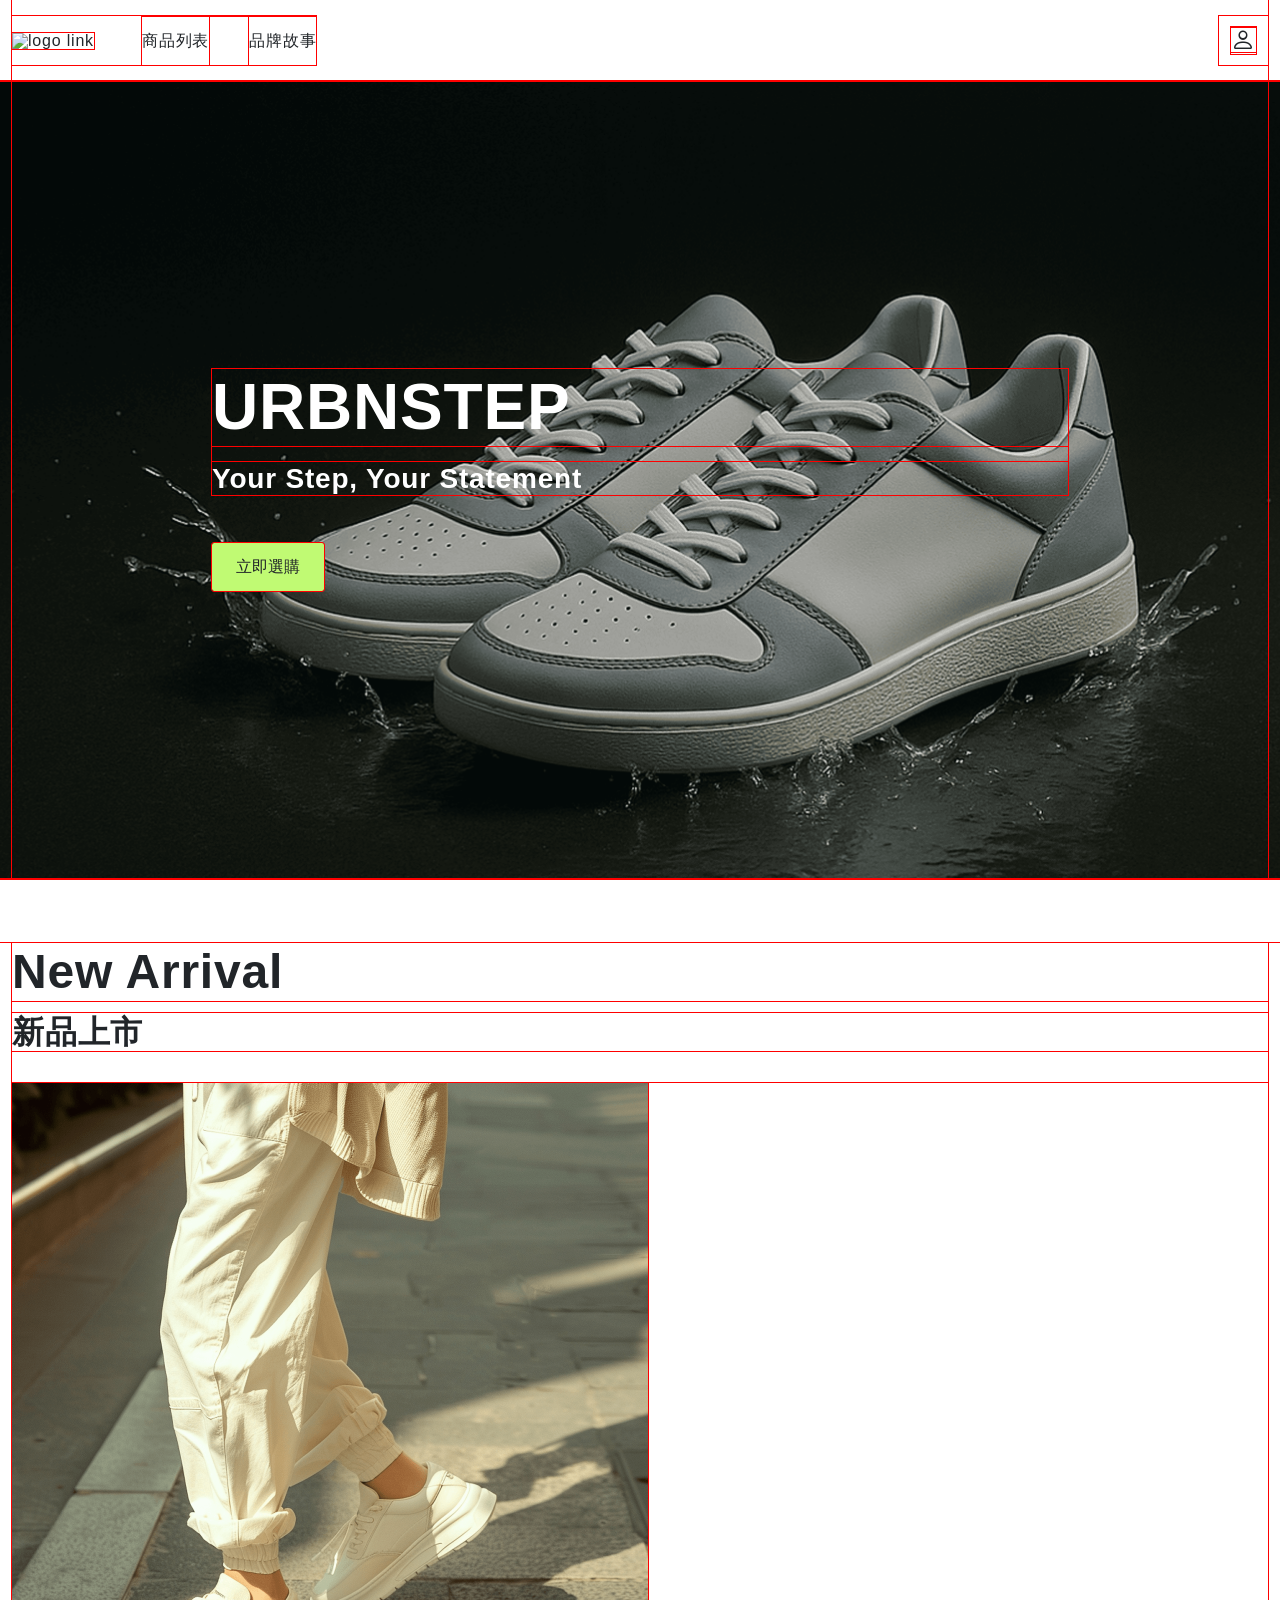
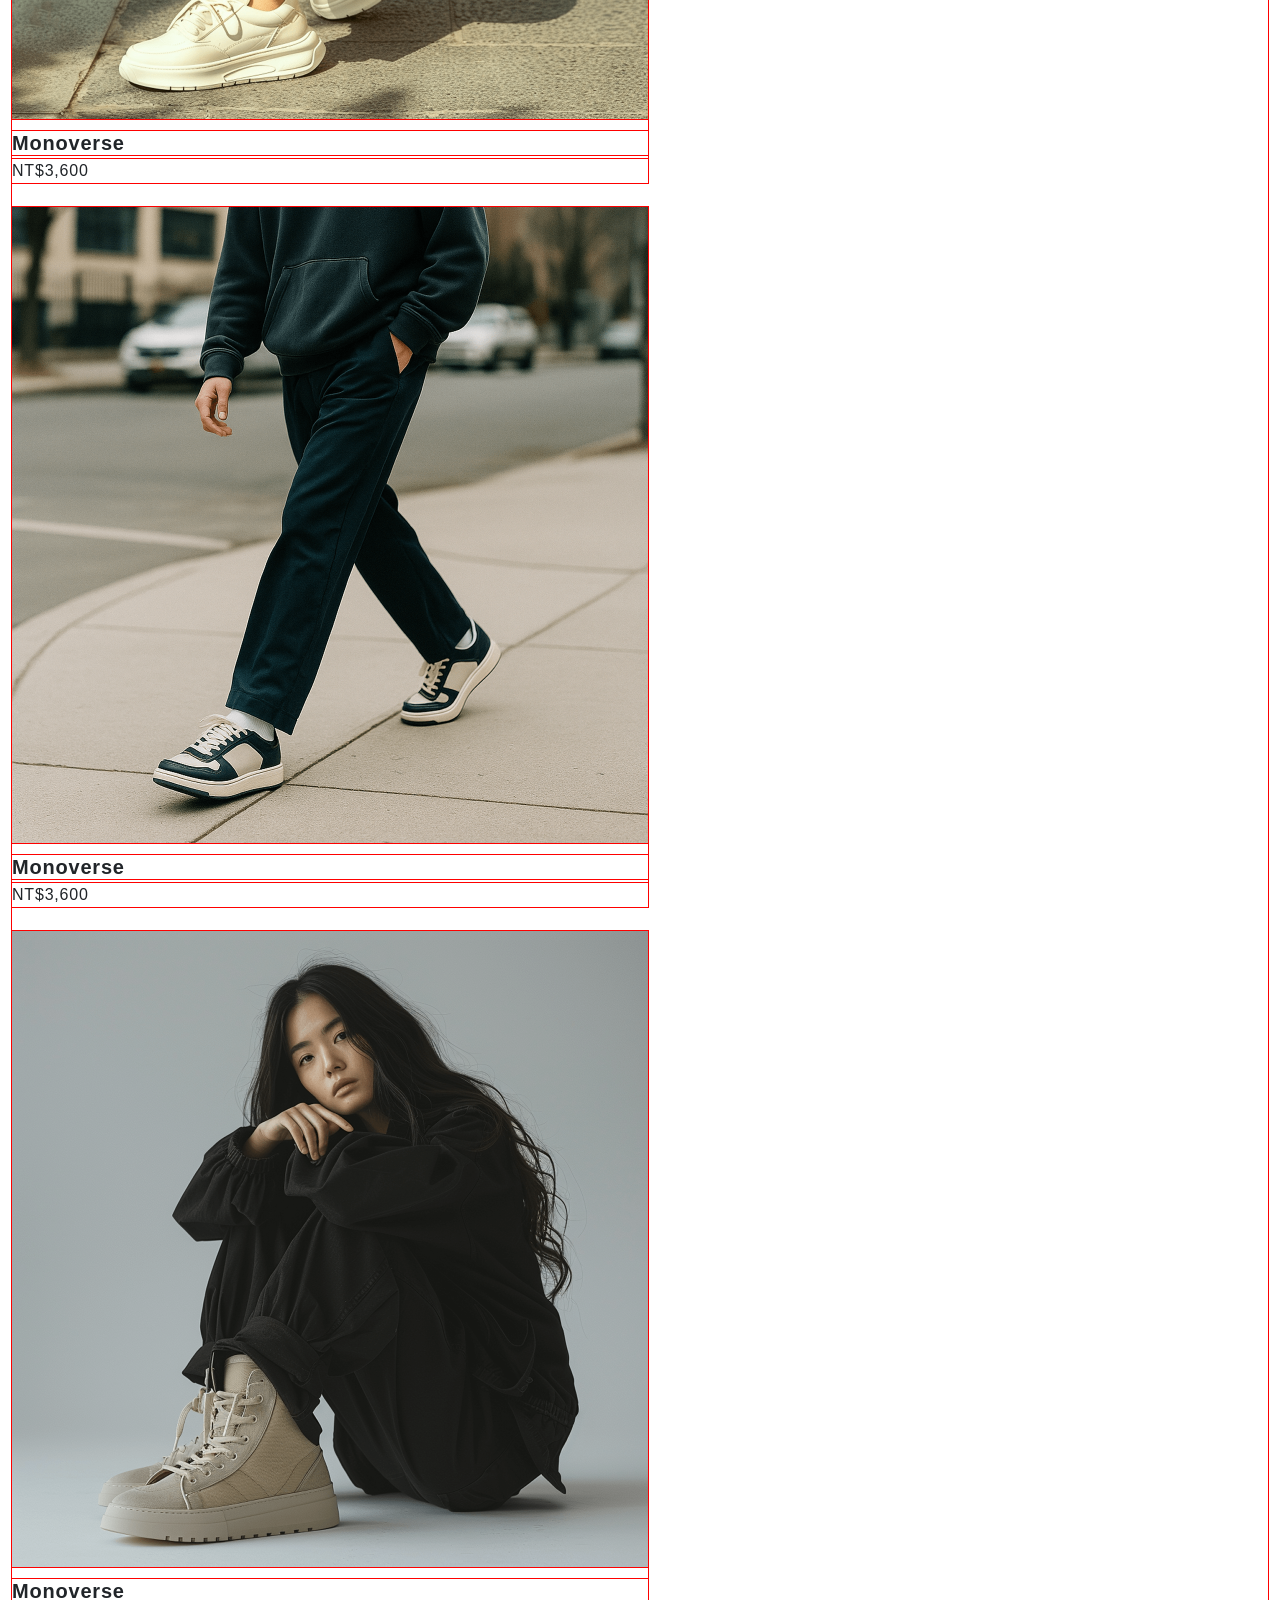
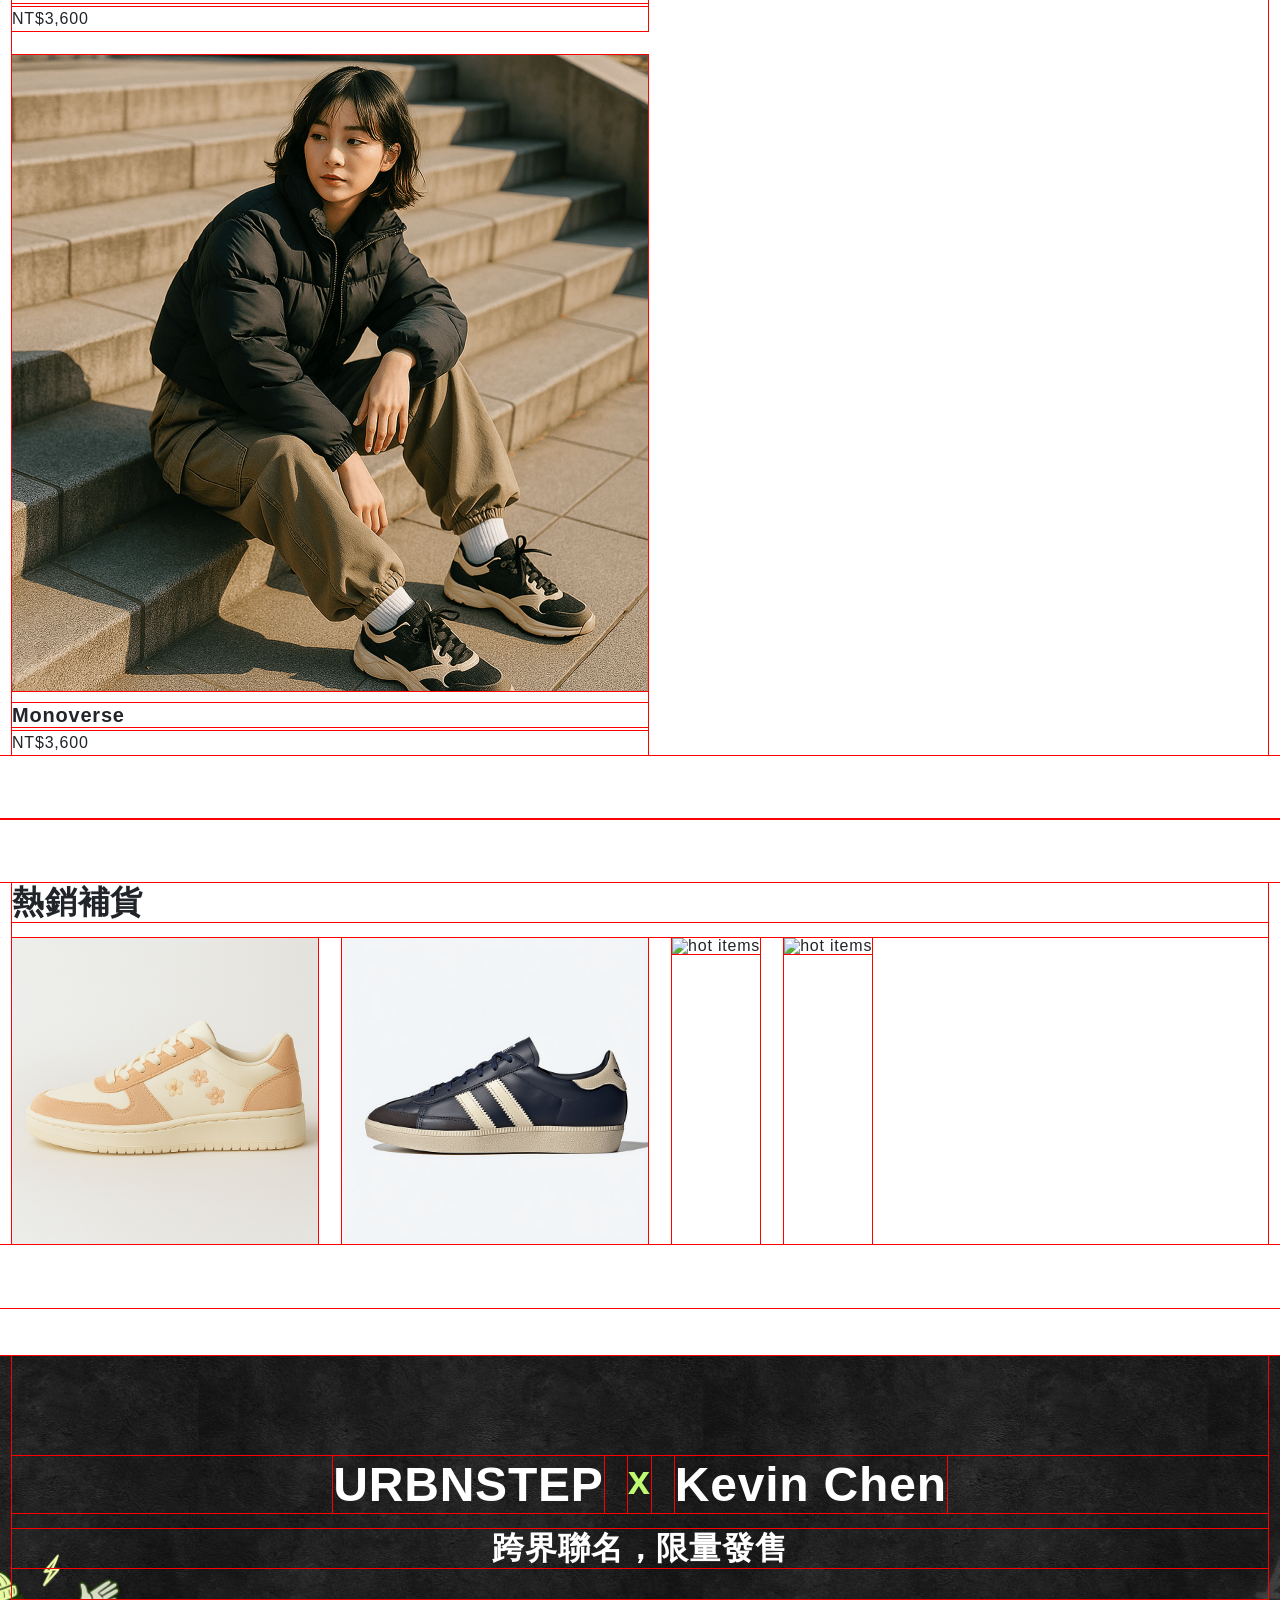
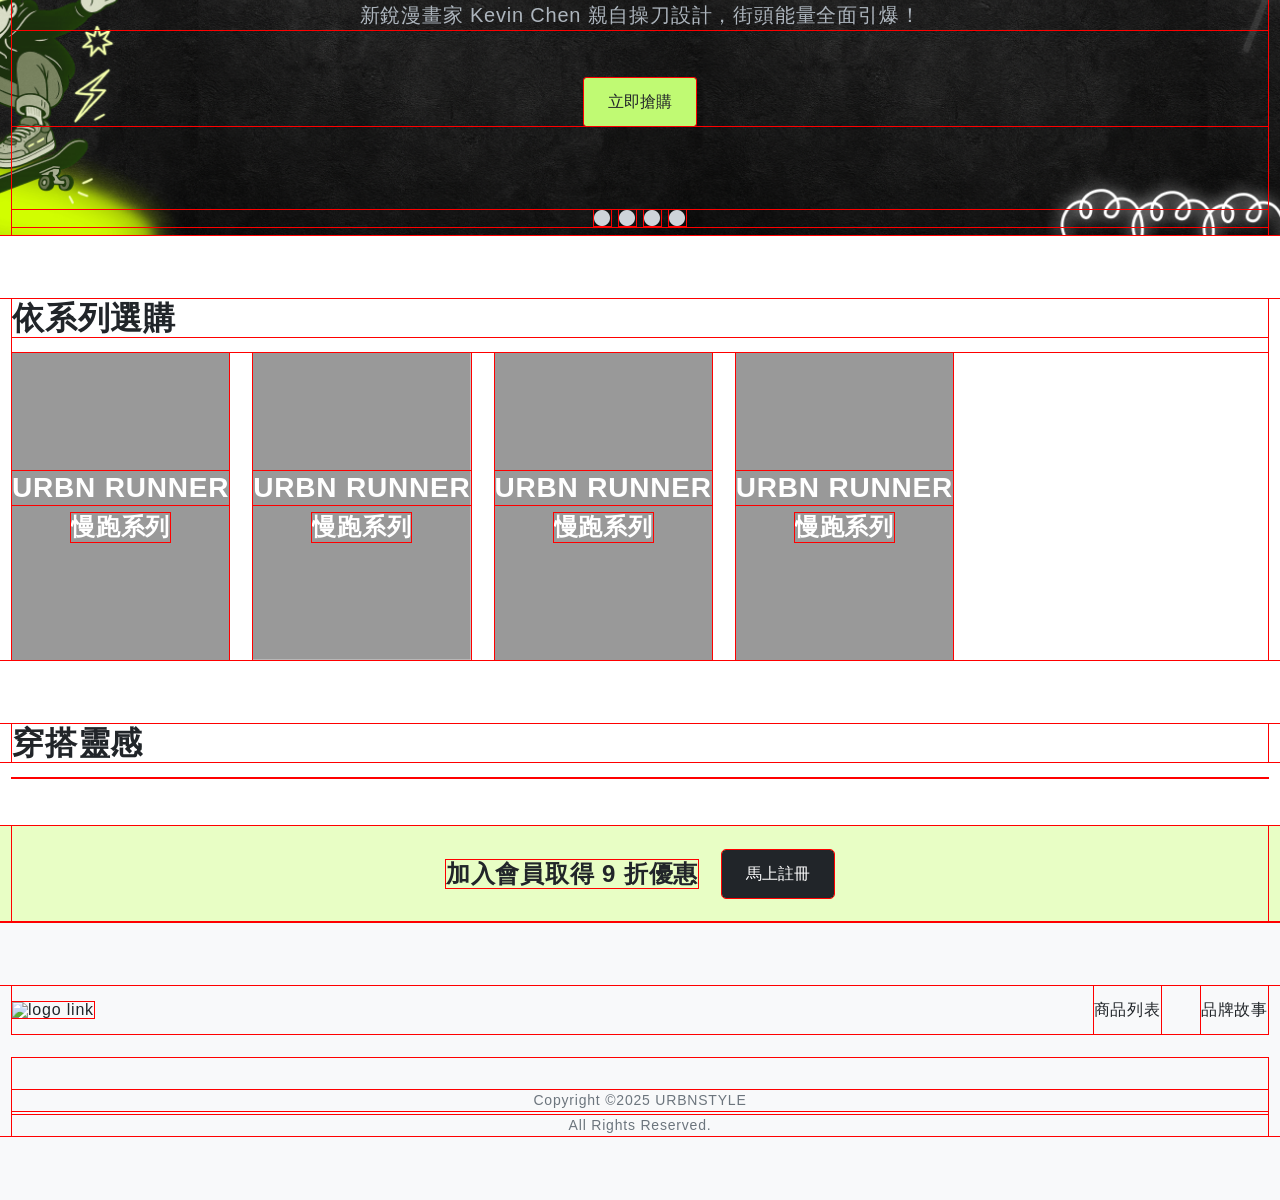
==== index.html @ b73a5ff1 "adjust brand-story header, footer" ====
<!DOCTYPE html>
<html lang="zh-TW">
<head>
    <meta charset="UTF-8">
    <meta name="viewport" content="width=device-width, initial-scale=1.0">
    <title>URBNSTEP</title>

    <link rel="stylesheet" href="./stylesheets/all.css">
    <link rel="stylesheet" href="./stylesheets/index.css">

    <!--bootstrap icons-->
    <link rel="stylesheet" href="https://cdn.jsdelivr.net/npm/bootstrap-icons/font/bootstrap-icons.css">
    <link rel="stylesheet" href="https://fonts.googleapis.com/css2?family=Material+Symbols+Outlined:opsz,wght,FILL,GRAD@20..48,100..700,0..1,-25..0" />
</head>
<body>
    <header>
        <div class="container">
            <div class="header-area d-flex jcsb">
                <div class="header-area-nav d-flex spacing-3xl align-center">
                    <a href="index.html"><img src="./img/logo.svg" alt="logo link"></a>
                    <div class="header-nav-link label-md d-flex spacing-2xl">
                        <a href="product-list.html">商品列表</a>
                        <a href="brand-story.html">品牌故事</a>
                    </div>
                </div>
                <div class="header-area-member">
                    <a href="#"><i class="bi bi-person"></i></a>
                </div> 
            </div>
        </div>
    </header>

    <div class="hero">
        <div class="container">
            <div class="hero-content">
                <div class="hero-content-title margin-bottom-3xl">
                    <h1 class="display1 margin-bottom-m">URBNSTEP</h1>
                    <h3 class="headings-h3">Your Step, Your Statement</h3>
                </div>
                <button type="button" class="label-md button-buy radius-xs">立即選購</button>
            </div>
        </div>
    </div>

    <main>
        <div class="container">
            <div class="main">
                <div class="main-title margin-bottom-xl">
                    <h2 class="display2 margin-bottom-s">New Arrival</h2>
                    <h2 class="headings-h2">新品上市</h2>
                </div>
                <div class="main-content">
                    <ul class="d-flex flex-wrap spacing-l">
                        <li><a href="#" class="main-content-card">
                            <img src="./img/index/new-1.png" alt="new-item photo" class="margin-bottom-s">
                            <h5 class="headings-h5 margin-bottom-xxs">Monoverse</h5>
                            <p class="label-md">NT$3,600</p>
                        </a></li>
                        <li><a href="#" class="main-content-card">
                            <img src="./img/index/new-2.png" alt="new-item photo" class="margin-bottom-s">
                            <h5 class="headings-h5 margin-bottom-xxs">Monoverse</h5>
                            <p class="label-md">NT$3,600</p>
                        </a></li>
                        <li><a href="#" class="main-content-card">
                            <img src="./img/index/new-3.png" alt="new-item photo" class="margin-bottom-s">
                            <h5 class="headings-h5 margin-bottom-xxs">Monoverse</h5>
                            <p class="label-md">NT$3,600</p>
                        </a></li>
                        <li><a href="#" class="main-content-card">
                            <img src="./img/index/new-4.png" alt="new-item photo" class="margin-bottom-s">
                            <h5 class="headings-h5 margin-bottom-xxs">Monoverse</h5>
                            <p class="label-md">NT$3,600</p>
                        </a></li>
                    </ul>
                    
                </div>
            </div>
        </div>
    </main>

    <div class="hot">
        <div class="container">
            <div class="hot-content">
                <h2 class="headings-h2 margin-bottom-m">熱銷補貨</h2>
                <ul class="d-flex flex-wrap spacing-l">
                    <li><a href="#" class="hot-content-card">
                        <img src="./img/index/product-10.png" alt="hot items">
                    </a></li>
                    <li><a href="#" class="hot-content-card">
                        <img src="./img/index/product-11.png" alt="hot items">
                    </a></li>
                    <li><a href="#" class="hot-content-card">
                        <img src="./img/product-list/product-4.png" alt="hot items">
                    </a></li>
                    <li><a href="#" class="hot-content-card">
                        <img src="./img/product-list/product-6.png" alt="hot items">
                    </a></li>
                </ul>
            </div>
        </div>
    </div>

    <div class="collaboration">
        <div class="container">
            <div class="collaboration-content">
                <div class="collaboration-content-campaign">
                    <div class="collaboration-content-campaign-word">
                        <div class="collaboration-content-campaign-word-title margin-bottom-3xl">
                            <div class="collaboration-content-campaign-word-title-main margin-bottom-xl">
                                <div class="collaboration-content-campaign-word-title-main-kevin d-flex jcc spacing-l margin-bottom-m">
                                    <p class="display2">URBNSTEP</p>
                                    <h1 class="headings-h1">x</h1>
                                    <p class="display2">Kevin Chen</p>
                                </div>
                                <h2 class="headings-h2">跨界聯名，限量發售</h2>
                            </div>
                            <p class="paragraph-lg color-n500">新銳漫畫家 Kevin Chen 親自操刀設計，街頭能量全面引爆！</p>
                        </div>
                        <button type="button" class="label-md button-buy radius-xs">立即搶購</button>
                    </div>
                </div>
                <div class="collaboration-content-rotation d-flex jcc spacing-xs">
                    <i class="bi bi-circle-fill"></i>
                    <i class="bi bi-circle-fill"></i>
                    <i class="bi bi-circle-fill"></i>
                    <i class="bi bi-circle-fill"></i>
                </div>
            </div>
        </div>
    </div>

    <div class="series">
        <div class="container">
            <div class="series-content">
                <h2 class="headings-h2 margin-bottom-m">依系列選購</h2>
                <div class="series-card">
                    <ul class="d-flex flex-wrap spacing-l">
                        <li><a href="#" class="series-card-item">
                            <div class="series-card-content d-flex flex-column jcc align-center spacing-xs">
                                <h3 class="headings-h3">URBN RUNNER</h3>
                                <h4 class="headings-h4">慢跑系列</h4>
                            </div>
                        </a></li>
                        <li><a href="#" class="series-card-item">
                            <div class="series-card-content d-flex flex-column jcc align-center spacing-xs">
                                <h3 class="headings-h3">URBN RUNNER</h3>
                                <h4 class="headings-h4">慢跑系列</h4>
                            </div>
                        </a></li>
                        <li><a href="#" class="series-card-item">
                            <div class="series-card-content d-flex flex-column jcc align-center spacing-xs">
                                <h3 class="headings-h3">URBN RUNNER</h3>
                                <h4 class="headings-h4">慢跑系列</h4>
                            </div>
                        </a></li>
                        <li><a href="#" class="series-card-item">
                            <div class="series-card-content d-flex flex-column jcc align-center spacing-xs">
                                <h3 class="headings-h3">URBN RUNNER</h3>
                                <h4 class="headings-h4">慢跑系列</h4>
                            </div>
                        </a></li>
                    </ul>
                </div>
            </div>
        </div>
    </div>

    <div class="inspiration">
        <div class="container">
            <div class="inspiration-content">
                <h2 class="headings-h2 margin-bottom-m">穿搭靈感</h2>
                <div class="inspiration-content-photo">
                    <!--TODO:圖片怎麼切？-->
                </div>
            </div>
        </div>
    </div>


    <section>
        <div class="container">
            <div class="coupon d-flex jcc align-center spacing-l">
                <h4 class="headings-h4">加入會員取得 9 折優惠</h4>
                <button type="button" class="label-md radius-sm">馬上註冊</button>
            </div>
        </div>
    </section>
    <footer>
        <div class="container">
            <div class="footer-nav d-flex jcsb margin-bottom-l align-center">
                <a href="index.html"><img src="./img/logo.svg" alt="logo link"></a>
                <div class="footer-nav-link label-md d-flex spacing-2xl">
                    <a href="product-list.html">商品列表</a>
                    <a href="brand-story.html">品牌故事</a>
                </div>
            </div>
            <div class="footer-copyright paragraph-sm">
                <p class="margin-bottom-xxs">Copyright ©2025 URBNSTYLE</p>
                <p>All Rights Reserved.</p>
            </div>
        </div>
    </footer>
</body>
</html>
---- stylesheets/all.css ----
@charset "UTF-8";
/* http://meyerweb.com/eric/tools/css/reset/ 
   v2.0 | 20110126
   License: none (public domain)
*/
html, body, div, span, applet, object, iframe,
h1, h2, h3, h4, h5, h6, p, blockquote, pre,
a, abbr, acronym, address, big, cite, code,
del, dfn, em, img, ins, kbd, q, s, samp,
small, strike, strong, sub, sup, tt, var,
b, u, i, center,
dl, dt, dd, ol, ul, li,
fieldset, form, label, legend,
table, caption, tbody, tfoot, thead, tr, th, td,
article, aside, canvas, details, embed,
figure, figcaption, footer, header, hgroup,
menu, nav, output, ruby, section, summary,
time, mark, audio, video {
  margin: 0;
  padding: 0;
  border: 0;
  font-size: 100%;
  font: inherit;
  vertical-align: baseline;
}

/* HTML5 display-role reset for older browsers */
article, aside, details, figcaption, figure,
footer, header, hgroup, menu, nav, section {
  display: block;
}

body {
  line-height: 1;
}

ol, ul {
  list-style: none;
}

blockquote, q {
  quotes: none;
}

blockquote:before, blockquote:after,
q:before, q:after {
  content: "";
  content: none;
}

table {
  border-collapse: collapse;
  border-spacing: 0;
}

/* 全域都套用border-box
    包含了padding和border的區域
*/
*, *::before, *::after {
  box-sizing: border-box;
}

a {
  text-decoration: none;
  color: inherit;
  display: block;
}

/* 清除圖片底部預設的空隙：img預設為inline元素，會依照文字基線（baseline）進行垂直對齊，因此會在底部保留約3~5px的空間，用來容納文字的descender 
    處理方式1：display:block
        將圖片改為區塊元素，直接避免 inline 元素的基線空隙問題
    處理方式2：vertical-align: middle
        保留 inline 特性，調整圖片與文字基線的對齊方式
設定img為流動圖片，避免破版*/
img {
  display: block;
  max-width: 100%;
  height: auto;
  vertical-align: middle;
}

button {
  font: inherit;
  color: inherit;
  background-color: transparent;
  border: none;
}

:root {
  --column: 12; /* 拆分成12格網格系統 */
  --gutter: 24px; /* gutter配置24px */
}

.col-2 {
  --span: 2;
  --gap-count: calc(var(--span) - 1);
  width: calc((100% - var(--gutter) * (var(--column) - 1)) / var(--column) * var(--span) + var(--gutter) * var(--gap-count));
}

.col-3 {
  --span: 3;
  --gap-count: calc(var(--span) - 1);
  width: calc((100% - var(--gutter) * (var(--column) - 1)) / var(--column) * var(--span) + var(--gutter) * var(--gap-count));
}

.col-5 {
  --span: 5;
  --gap-count: calc(var(--span) - 1);
  width: calc((100% - var(--gutter) * (var(--column) - 1)) / var(--column) * var(--span) + var(--gutter) * var(--gap-count));
}

.col-6 {
  --span: 6;
  --gap-count: calc(var(--span) - 1);
  width: calc((100% - var(--gutter) * (var(--column) - 1)) / var(--column) * var(--span) + var(--gutter) * var(--gap-count));
}

.col-7 {
  --span: 7;
  --gap-count: calc(var(--span) - 1);
  width: calc((100% - var(--gutter) * (var(--column) - 1)) / var(--column) * var(--span) + var(--gutter) * var(--gap-count));
}

.col-8 {
  --span: 8;
  --gap-count: calc(var(--span) - 1);
  width: calc((100% - var(--gutter) * (var(--column) - 1)) / var(--column) * var(--span) + var(--gutter) * var(--gap-count));
}

.col-10 {
  --span: 10;
  --gap-count: calc(var(--span) - 1);
  width: calc((100% - var(--gutter) * (var(--column) - 1)) / var(--column) * var(--span) + var(--gutter) * var(--gap-count));
}

.display1 {
  font-size: 4rem;
  line-height: 1.2;
  font-weight: 700;
}

.display2 {
  font-size: 3rem;
  line-height: 1.2;
  font-weight: 700;
}

.headings-h1 {
  font-size: 2.5rem;
  line-height: 1.2;
  font-weight: 700;
}

.headings-h2 {
  font-size: 2rem;
  line-height: 1.2;
  font-weight: 700;
}

.headings-h3 {
  font-size: 1.75rem;
  line-height: 1.2;
  font-weight: 700;
}

.headings-h4 {
  font-size: 1.5rem;
  line-height: 1.2;
  font-weight: 700;
}

.headings-h5 {
  font-size: 1.25rem;
  line-height: 1.2;
  font-weight: 700;
}

.headings-h6 {
  font-size: 1rem;
  line-height: 1.2;
  font-weight: 700;
}

.label-lg {
  font-size: 1.25rem;
  line-height: 1.5;
  font-weight: 500;
}

.label-md {
  font-size: 1rem;
  line-height: 1.5;
  font-weight: 500;
}

.label-sm {
  font-size: 0.875rem;
  line-height: 1.5;
  font-weight: 500;
}

.label-xs {
  font-size: 0.75rem;
  line-height: 1.5;
  font-weight: 500;
}

.paragraph-lg {
  font-size: 1.25rem;
  line-height: 1.5;
  font-weight: 400;
}

.paragraph-md {
  font-size: 1rem;
  line-height: 1.5;
  font-weight: 400;
}

.paragraph-sm {
  font-size: 0.875rem;
  line-height: 1.5;
  font-weight: 400;
}

.paragraph-xs {
  font-size: 0.75rem;
  line-height: 1.5;
  font-weight: 400;
}

.spacing-xxs {
  gap: 4px;
}

.margin-bottom-xxs {
  margin-bottom: 4px;
}

.spacing-xs {
  gap: 8px;
}

.margin-bottom-xs {
  margin-bottom: 8px;
}

.spacing-s {
  gap: 12px;
}

.margin-bottom-s {
  margin-bottom: 12px;
}

.spacing-m {
  gap: 16px;
}

.margin-bottom-m {
  margin-bottom: 16px;
}

.spacing-l {
  gap: 24px;
}

.margin-bottom-l {
  margin-bottom: 24px;
}

.spacing-xl {
  gap: 32px;
}

.margin-bottom-xl {
  margin-bottom: 32px;
}

.padding-bottom-xl {
  padding-bottom: 32px;
}

.spacing-2xl {
  gap: 40px;
}

.spacing-3xl {
  gap: 48px;
}

.margin-bottom-3xl {
  margin-bottom: 48px;
}

.padding-bottom-3xl {
  padding-bottom: 48px;
}

.spacing-4xl {
  gap: 56px;
}

.spacing-5xl {
  gap: 64px;
}

.margin-bottom-5xl {
  margin-bottom: 64px;
}

.spacing-6xl {
  gap: 80px;
}

.radius-xs {
  border-radius: 2px;
}

.radius-sm {
  border-radius: 4px;
}

.radius-md {
  border-radius: 12px;
}

.radius-rounded {
  border-radius: 1000px;
}

.d-flex {
  display: flex;
}

.flex-column {
  flex-direction: column;
}

.flex-wrap {
  flex-wrap: wrap;
}

.jcsb {
  justify-content: space-between;
}

.jcc {
  justify-content: center;
}

.align-center {
  align-items: center;
}

/* 把右邊多餘的空間往左排 */
.ml-auto {
  margin-left: auto;
}

.m0-auto {
  margin: 0 auto;
}

body {
  letter-spacing: 0.05em;
  font-family: "Noto Sans TC", sans-serif;
  color: #212529;
  margin: 0 auto;
}

/* 避免畫面縮小時貼其邊界，左右保留12px留白，並將最大寬度設為1296+24= 1320*/
.container {
  max-width: 1320px;
  margin: 0 auto;
  padding: 0px 12px;
  width: 100%;
}/*# sourceMappingURL=all.css.map */
---- stylesheets/index.css ----
@charset "UTF-8";
/* http://meyerweb.com/eric/tools/css/reset/ 
   v2.0 | 20110126
   License: none (public domain)
*/
html, body, div, span, applet, object, iframe,
h1, h2, h3, h4, h5, h6, p, blockquote, pre,
a, abbr, acronym, address, big, cite, code,
del, dfn, em, img, ins, kbd, q, s, samp,
small, strike, strong, sub, sup, tt, var,
b, u, i, center,
dl, dt, dd, ol, ul, li,
fieldset, form, label, legend,
table, caption, tbody, tfoot, thead, tr, th, td,
article, aside, canvas, details, embed,
figure, figcaption, footer, header, hgroup,
menu, nav, output, ruby, section, summary,
time, mark, audio, video {
  margin: 0;
  padding: 0;
  border: 0;
  font-size: 100%;
  font: inherit;
  vertical-align: baseline;
}

/* HTML5 display-role reset for older browsers */
article, aside, details, figcaption, figure,
footer, header, hgroup, menu, nav, section {
  display: block;
}

body {
  line-height: 1;
}

ol, ul {
  list-style: none;
}

blockquote, q {
  quotes: none;
}

blockquote:before, blockquote:after,
q:before, q:after {
  content: "";
  content: none;
}

table {
  border-collapse: collapse;
  border-spacing: 0;
}

/* 全域都套用border-box
    包含了padding和border的區域
*/
*, *::before, *::after {
  box-sizing: border-box;
}

a {
  text-decoration: none;
  color: inherit;
  display: block;
}

/* 清除圖片底部預設的空隙：img預設為inline元素，會依照文字基線（baseline）進行垂直對齊，因此會在底部保留約3~5px的空間，用來容納文字的descender 
    處理方式1：display:block
        將圖片改為區塊元素，直接避免 inline 元素的基線空隙問題
    處理方式2：vertical-align: middle
        保留 inline 特性，調整圖片與文字基線的對齊方式
設定img為流動圖片，避免破版*/
img {
  display: block;
  max-width: 100%;
  height: auto;
  vertical-align: middle;
}

button {
  font: inherit;
  color: inherit;
  background-color: transparent;
  border: none;
}

:root {
  --column: 12; /* 拆分成12格網格系統 */
  --gutter: 24px; /* gutter配置24px */
}

.col-2 {
  --span: 2;
  --gap-count: calc(var(--span) - 1);
  width: calc((100% - var(--gutter) * (var(--column) - 1)) / var(--column) * var(--span) + var(--gutter) * var(--gap-count));
}

.col-3 {
  --span: 3;
  --gap-count: calc(var(--span) - 1);
  width: calc((100% - var(--gutter) * (var(--column) - 1)) / var(--column) * var(--span) + var(--gutter) * var(--gap-count));
}

.col-5 {
  --span: 5;
  --gap-count: calc(var(--span) - 1);
  width: calc((100% - var(--gutter) * (var(--column) - 1)) / var(--column) * var(--span) + var(--gutter) * var(--gap-count));
}

.col-6 {
  --span: 6;
  --gap-count: calc(var(--span) - 1);
  width: calc((100% - var(--gutter) * (var(--column) - 1)) / var(--column) * var(--span) + var(--gutter) * var(--gap-count));
}

.col-7 {
  --span: 7;
  --gap-count: calc(var(--span) - 1);
  width: calc((100% - var(--gutter) * (var(--column) - 1)) / var(--column) * var(--span) + var(--gutter) * var(--gap-count));
}

.col-8 {
  --span: 8;
  --gap-count: calc(var(--span) - 1);
  width: calc((100% - var(--gutter) * (var(--column) - 1)) / var(--column) * var(--span) + var(--gutter) * var(--gap-count));
}

.col-10 {
  --span: 10;
  --gap-count: calc(var(--span) - 1);
  width: calc((100% - var(--gutter) * (var(--column) - 1)) / var(--column) * var(--span) + var(--gutter) * var(--gap-count));
}

.display1 {
  font-size: 4rem;
  line-height: 1.2;
  font-weight: 700;
}

.display2 {
  font-size: 3rem;
  line-height: 1.2;
  font-weight: 700;
}

.headings-h1 {
  font-size: 2.5rem;
  line-height: 1.2;
  font-weight: 700;
}

.headings-h2 {
  font-size: 2rem;
  line-height: 1.2;
  font-weight: 700;
}

.headings-h3 {
  font-size: 1.75rem;
  line-height: 1.2;
  font-weight: 700;
}

.headings-h4 {
  font-size: 1.5rem;
  line-height: 1.2;
  font-weight: 700;
}

.headings-h5 {
  font-size: 1.25rem;
  line-height: 1.2;
  font-weight: 700;
}

.headings-h6 {
  font-size: 1rem;
  line-height: 1.2;
  font-weight: 700;
}

.label-lg {
  font-size: 1.25rem;
  line-height: 1.5;
  font-weight: 500;
}

.label-md {
  font-size: 1rem;
  line-height: 1.5;
  font-weight: 500;
}

.label-sm {
  font-size: 0.875rem;
  line-height: 1.5;
  font-weight: 500;
}

.label-xs {
  font-size: 0.75rem;
  line-height: 1.5;
  font-weight: 500;
}

.paragraph-lg {
  font-size: 1.25rem;
  line-height: 1.5;
  font-weight: 400;
}

.paragraph-md {
  font-size: 1rem;
  line-height: 1.5;
  font-weight: 400;
}

.paragraph-sm {
  font-size: 0.875rem;
  line-height: 1.5;
  font-weight: 400;
}

.paragraph-xs {
  font-size: 0.75rem;
  line-height: 1.5;
  font-weight: 400;
}

.spacing-xxs {
  gap: 4px;
}

.margin-bottom-xxs {
  margin-bottom: 4px;
}

.spacing-xs {
  gap: 8px;
}

.margin-bottom-xs {
  margin-bottom: 8px;
}

.spacing-s {
  gap: 12px;
}

.margin-bottom-s {
  margin-bottom: 12px;
}

.spacing-m {
  gap: 16px;
}

.margin-bottom-m {
  margin-bottom: 16px;
}

.spacing-l {
  gap: 24px;
}

.margin-bottom-l {
  margin-bottom: 24px;
}

.spacing-xl {
  gap: 32px;
}

.margin-bottom-xl {
  margin-bottom: 32px;
}

.padding-bottom-xl {
  padding-bottom: 32px;
}

.spacing-2xl {
  gap: 40px;
}

.spacing-3xl {
  gap: 48px;
}

.margin-bottom-3xl {
  margin-bottom: 48px;
}

.padding-bottom-3xl {
  padding-bottom: 48px;
}

.spacing-4xl {
  gap: 56px;
}

.spacing-5xl {
  gap: 64px;
}

.margin-bottom-5xl {
  margin-bottom: 64px;
}

.spacing-6xl {
  gap: 80px;
}

.radius-xs {
  border-radius: 2px;
}

.radius-sm {
  border-radius: 4px;
}

.radius-md {
  border-radius: 12px;
}

.radius-rounded {
  border-radius: 1000px;
}

.d-flex {
  display: flex;
}

.flex-column {
  flex-direction: column;
}

.flex-wrap {
  flex-wrap: wrap;
}

.jcsb {
  justify-content: space-between;
}

.jcc {
  justify-content: center;
}

.align-center {
  align-items: center;
}

/* 把右邊多餘的空間往左排 */
.ml-auto {
  margin-left: auto;
}

.m0-auto {
  margin: 0 auto;
}

body {
  letter-spacing: 0.05em;
  font-family: "Noto Sans TC", sans-serif;
  color: #212529;
  margin: 0 auto;
}

/* 避免畫面縮小時貼其邊界，左右保留12px留白，並將最大寬度設為1296+24= 1320*/
.container {
  max-width: 1320px;
  margin: 0 auto;
  padding: 0px 12px;
  width: 100%;
}

/* 可以先將所有物件加上邊框，來判斷範圍
    border會佔據距離，outline不會
*/
*, *:before, *:after {
  outline: 1px solid red;
}

.header-area {
  padding-top: 16px;
  padding-bottom: 16px;
}
.header-area-member a {
  padding: 12px;
}
.header-area-member a i {
  font-size: 24px;
}

.header-nav-link a {
  padding-top: 12px;
  padding-bottom: 12px;
}

.hero {
  background-image: url(../img/index/banner.png);
  background-repeat: no-repeat;
  background-size: cover;
  overflow: hidden;
  max-width: 100%;
  background-position: center;
}

.hero-content {
  padding: 288px 200px;
  color: #FFFFFF;
}

.button-buy {
  color: #212529;
  background-color: #C0FA73;
  padding: 12px 24px;
}

main {
  padding: 64px 0;
}

.main-content-card {
  max-width: 636px;
}

.hot {
  padding: 64px 0;
}

.hot-content-card {
  max-width: 306px;
}

.collaboration {
  background-image: url(../img/index/banner-co-branded.png);
  background-size: cover;
  background-position: center;
  margin: 48px 0;
}

.collaboration-content {
  padding-top: 100px;
  padding-bottom: 8px;
  color: #FFFFFF;
  text-align: center;
}

.collaboration-content-campaign-word-title-main-kevin h1 {
  color: #C0FA73;
}

.collaboration-content-campaign {
  margin-bottom: 84px;
}

.color-n500 {
  color: #ADB5BD;
}

.collaboration-content-rotation {
  color: #CED4DA;
}

.series-content {
  margin: 64px 0;
}

.series-card-item {
  background-image: linear-gradient(rgba(0, 0, 0, 0.4), rgba(0, 0, 0, 0.4)), url(../img/product-list/product-1.png);
  background-size: cover;
  background-position: center;
  max-width: 306px;
  color: #FFFFFF;
}

.series-card-content {
  padding: 118px 0;
}

.inspiration-content {
  margin: 64px 0;
}

section {
  background-color: #E8FEC5;
}

.coupon {
  padding-top: 24px;
  padding-bottom: 24px;
  margin-top: 48px;
}
.coupon button {
  color: #FFFFFF;
  background-color: #212529;
  padding: 12px 24px;
}

footer {
  background-color: #F8F9FA;
  padding-top: 64px;
  padding-bottom: 64px;
}

.footer-nav-link a {
  padding-top: 12px;
  padding-bottom: 12px;
}
.footer-copyright {
  color: #6C757D;
  padding-top: 32px;
  text-align: center;
}/*# sourceMappingURL=index.css.map */
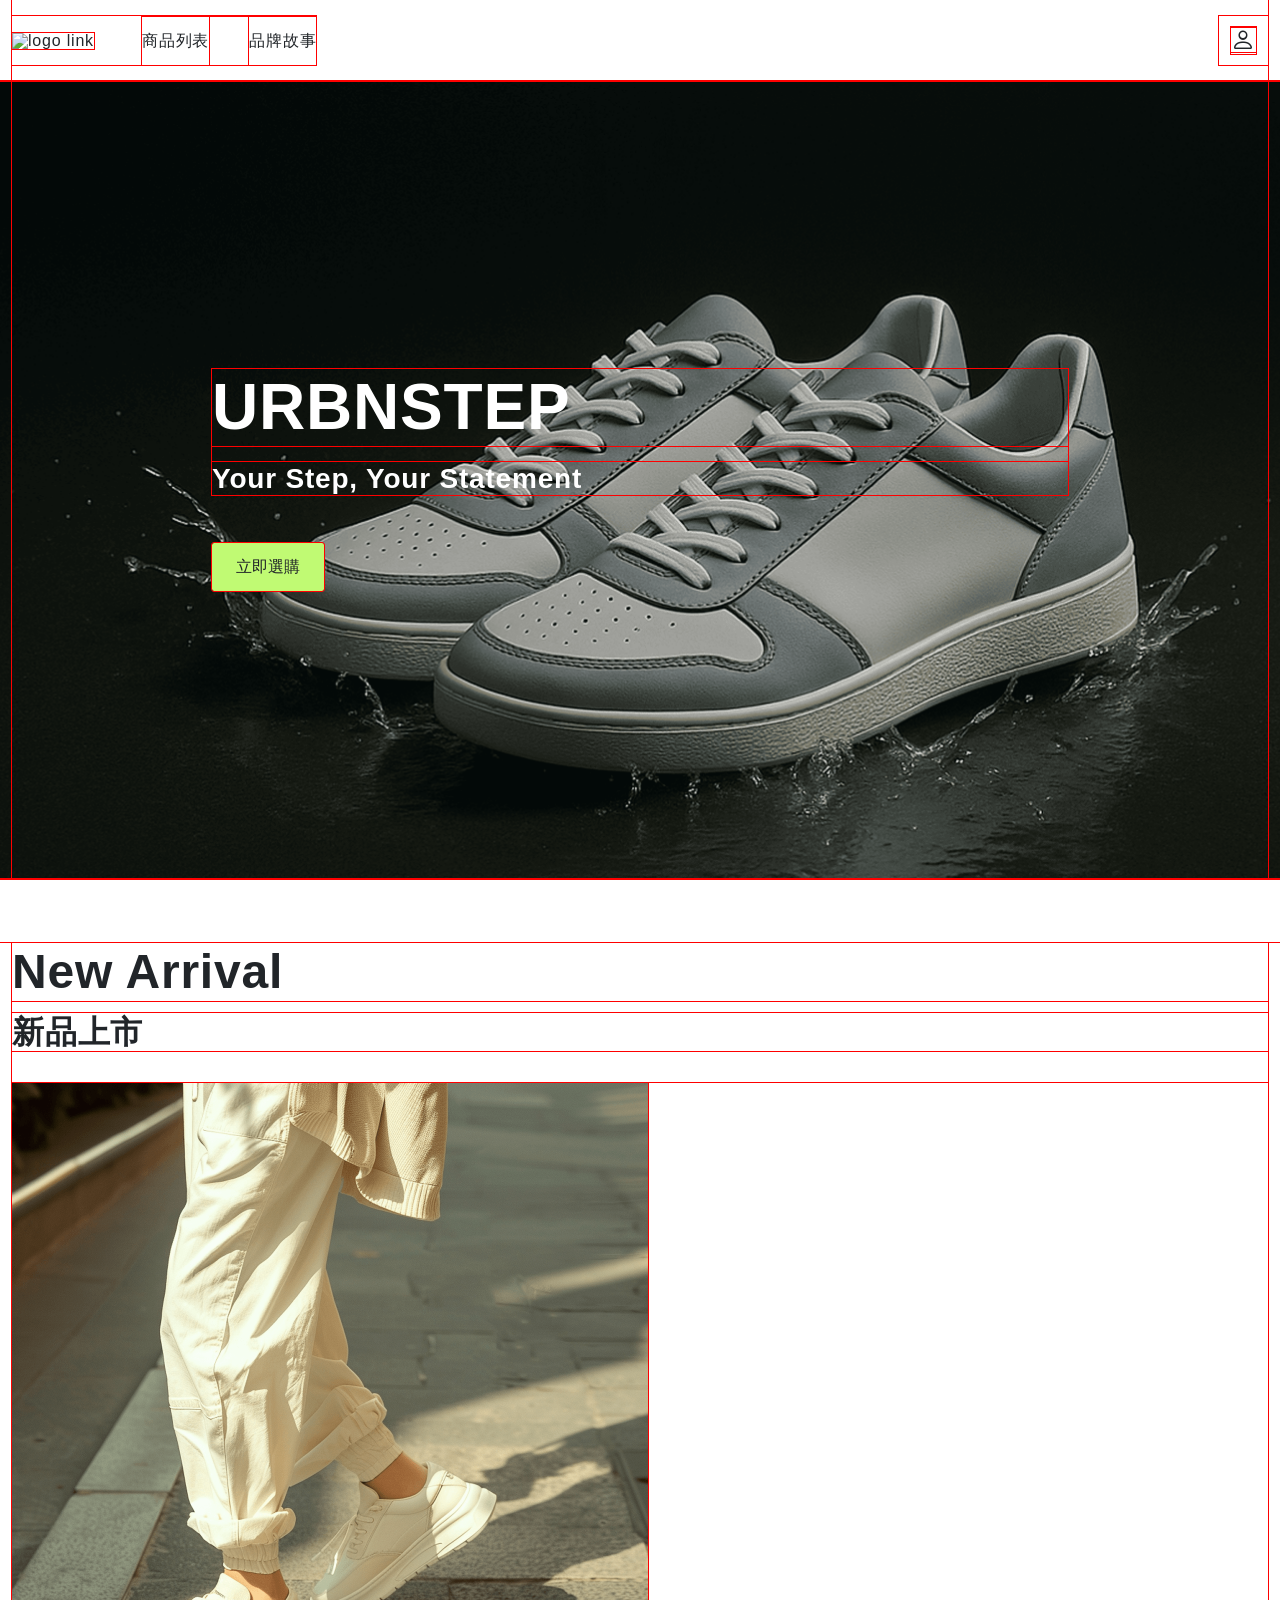
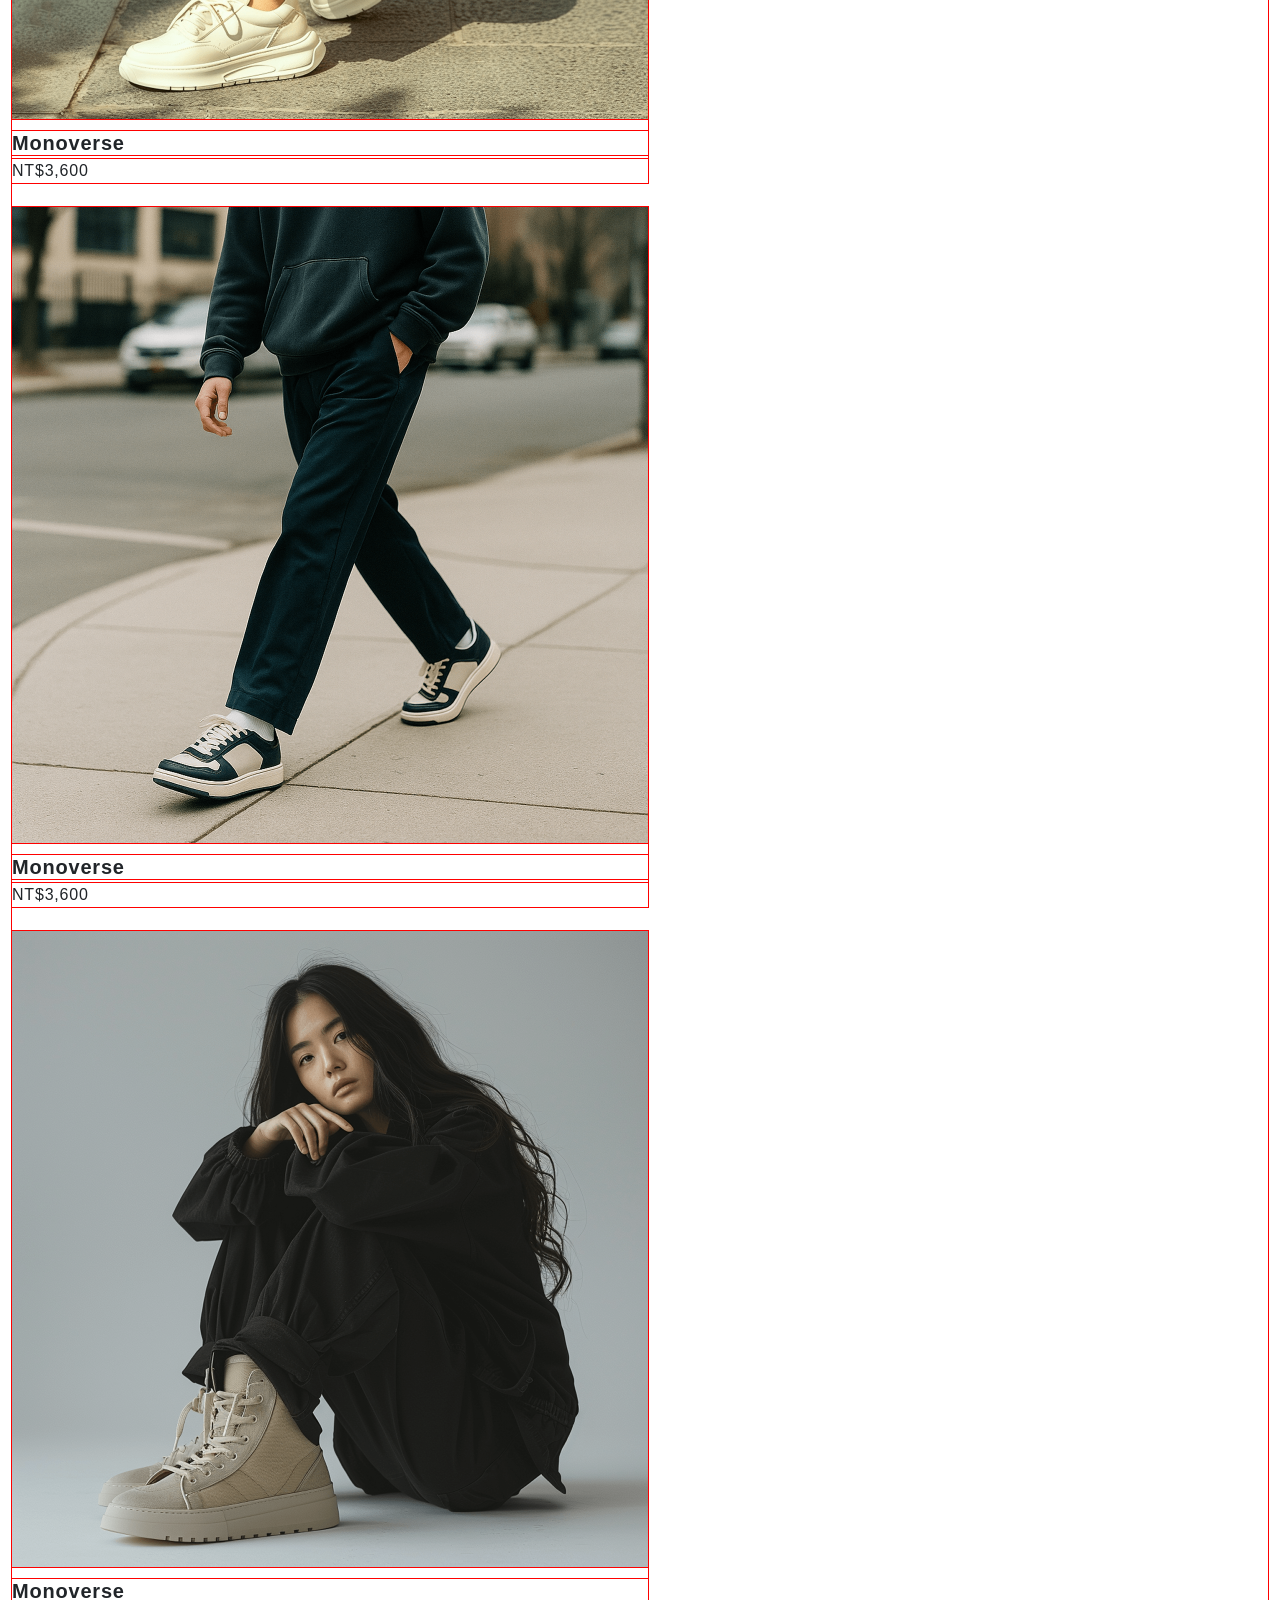
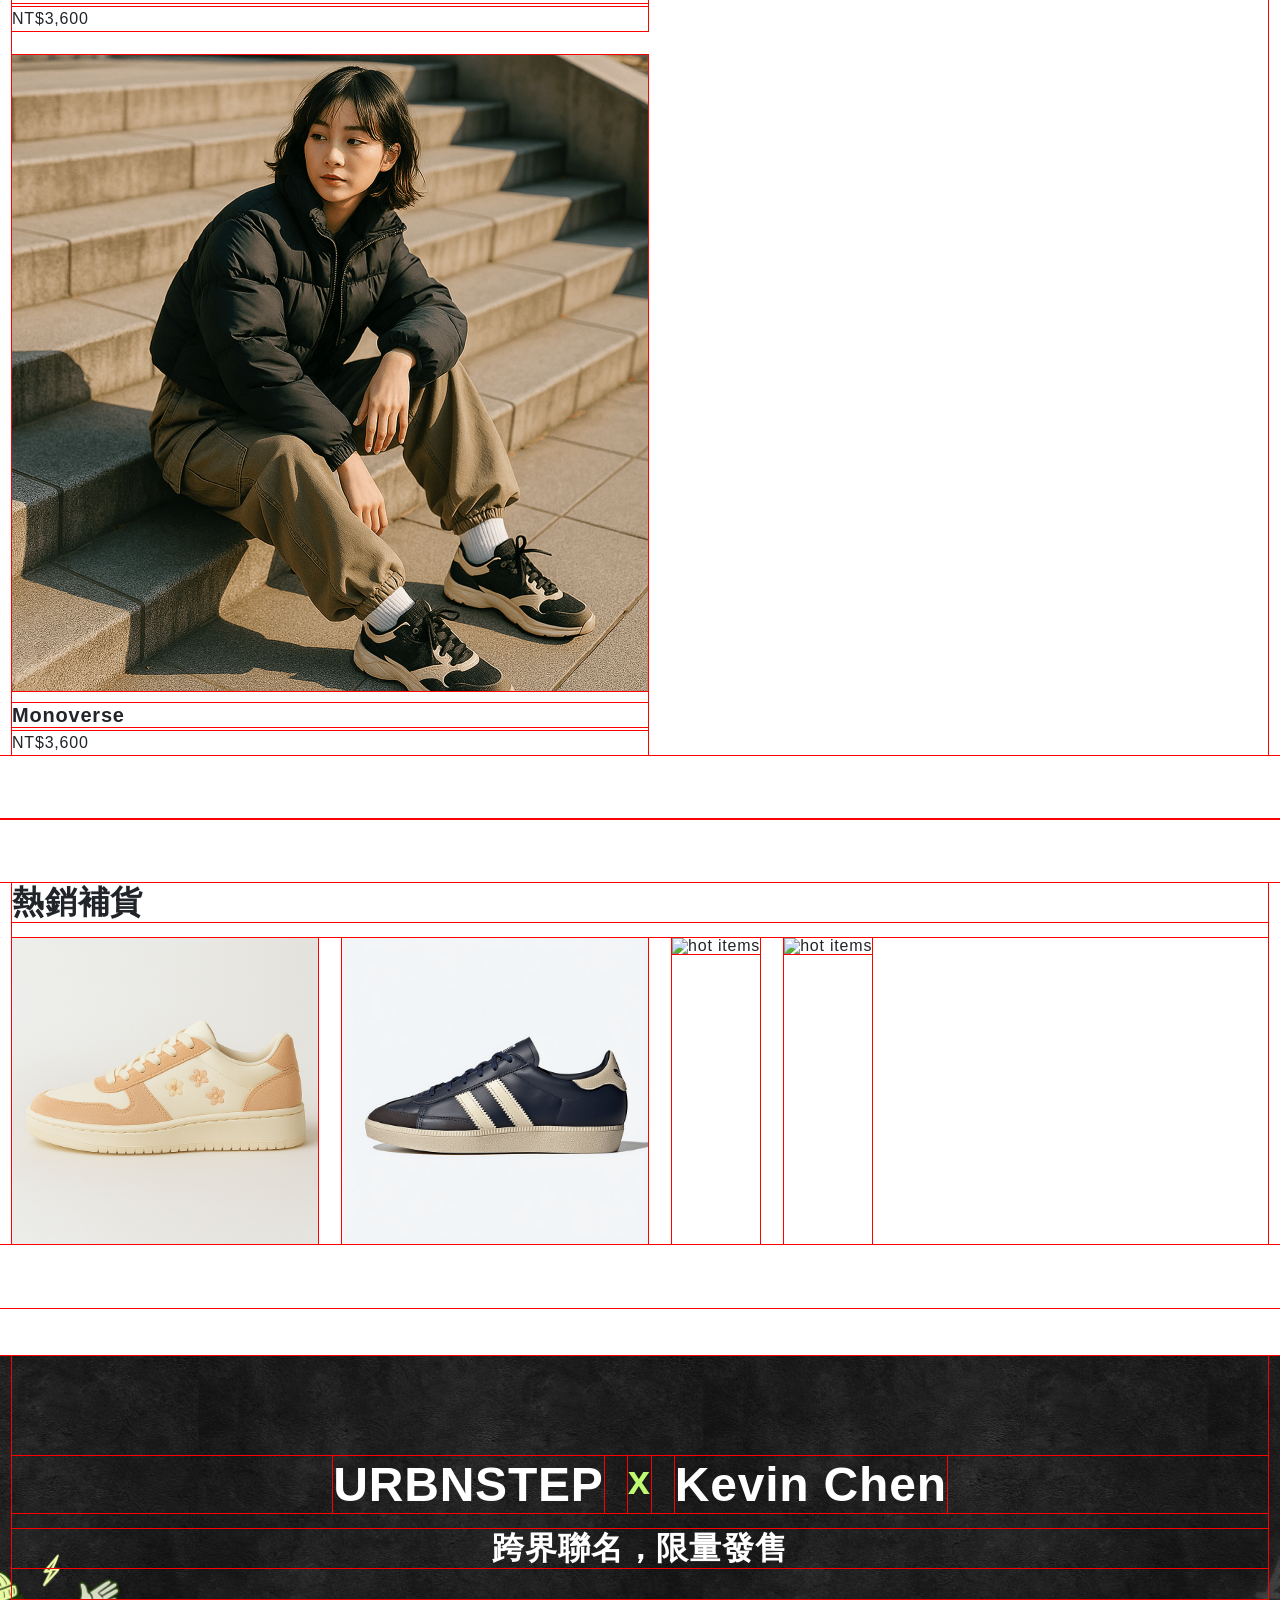
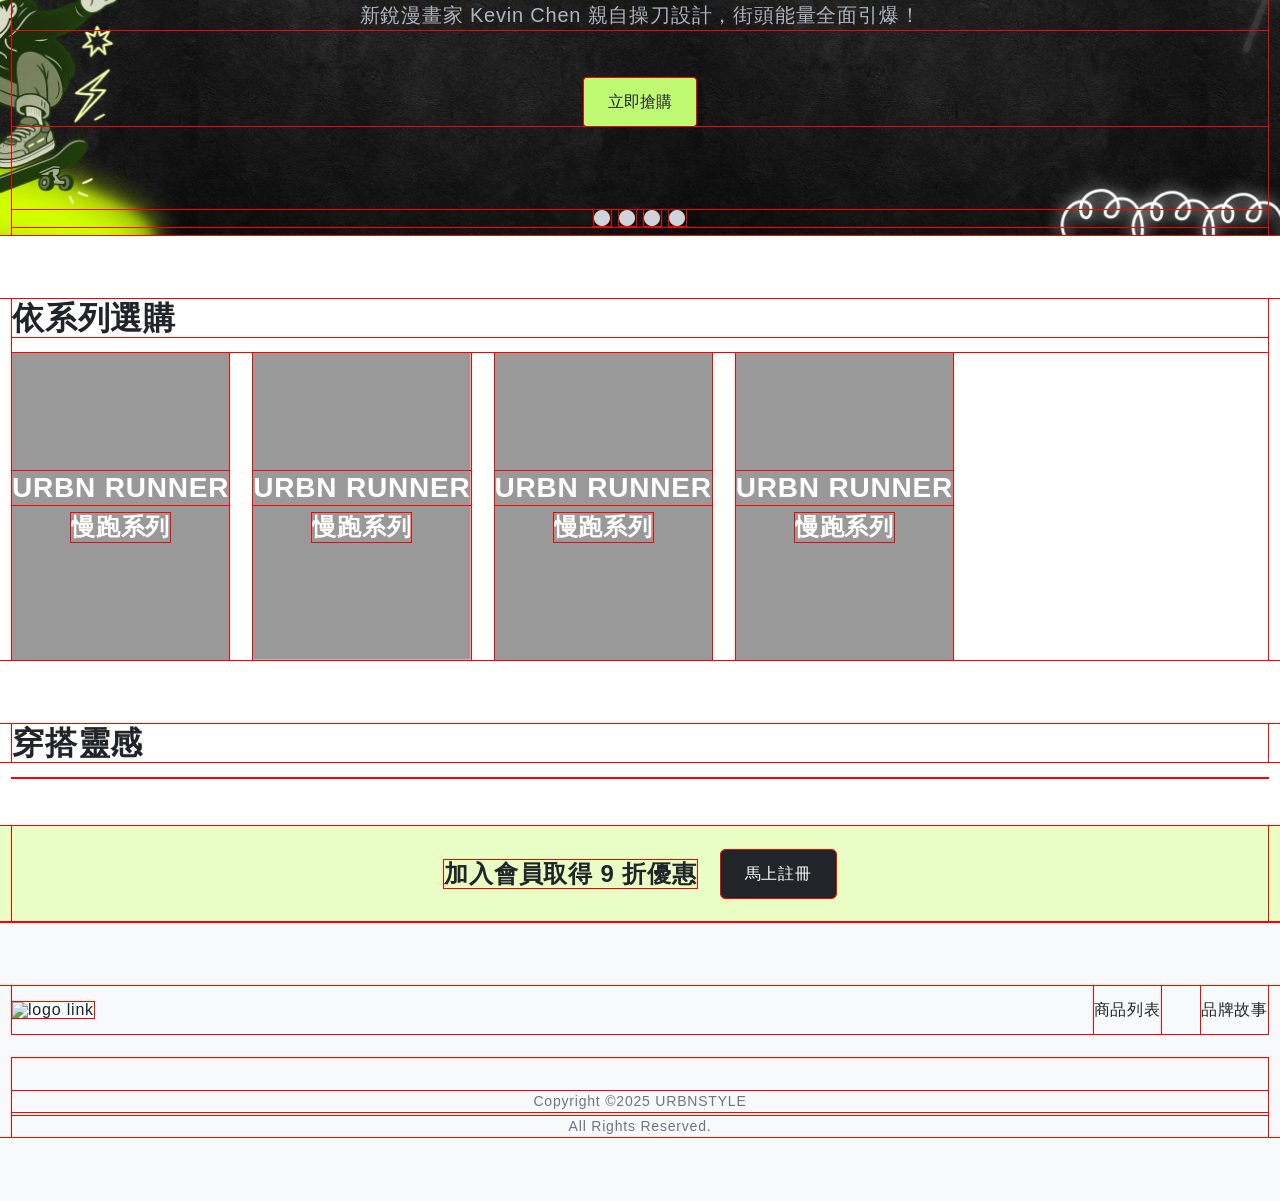
==== commit 342bdb8b: "RWD:product-list" ====
--- a/index.html
+++ b/index.html
@@ -24,7 +24,7 @@
                     </div>
                 </div>
                 <div class="header-area-member">
-                    <a href="#"><i class="bi bi-person"></i></a>
+                    <a href="login.html"><i class="bi bi-person"></i></a>
                 </div> 
             </div>
         </div>
@@ -177,19 +177,19 @@
     </div>
 
 
-    <section>
-        <div class="container">
-            <div class="coupon d-flex jcc align-center spacing-l">
-                <h4 class="headings-h4">加入會員取得 9 折優惠</h4>
-                <button type="button" class="label-md radius-sm">馬上註冊</button>
-            </div>
-        </div>
-    </section>
+    <div class="coupon">
+        <div class="container">
+            <div class="coupon-content d-flex jcc align-center spacing-l spacing-mb-m">
+                <h4 class="headings-h4 headings-mb-h5">加入會員取得 9 折優惠</h4>
+                <a href="sign-up.html" class="label-md radius-sm">馬上註冊</a>
+            </div>
+        </div>
+    </div>
     <footer>
         <div class="container">
-            <div class="footer-nav d-flex jcsb margin-bottom-l align-center">
+            <div class="footer-nav d-flex jcsb margin-bottom-l align-center d-md-column align-mb-start spacing-mb-xs">
                 <a href="index.html"><img src="./img/logo.svg" alt="logo link"></a>
-                <div class="footer-nav-link label-md d-flex spacing-2xl">
+                <div class="footer-nav-link label-md d-flex spacing-2xl d-md-column spacing-mb-xxs px-mb-12">
                     <a href="product-list.html">商品列表</a>
                     <a href="brand-story.html">品牌故事</a>
                 </div>
--- a/stylesheets/all.css
+++ b/stylesheets/all.css
@@ -362,6 +362,71 @@
   margin: 0 auto;
 }
 
+@media (max-width: 375px) {
+  .label-mb-sm {
+    font-size: 0.875rem;
+    line-height: 1.5;
+    font-weight: 500;
+  }
+  .label-mb-md {
+    font-size: 1rem;
+    line-height: 1.5;
+    font-weight: 500;
+  }
+  .headings-mb-h4 {
+    font-size: 1.5rem;
+    line-height: 1.2;
+    font-weight: 700;
+  }
+  .headings-mb-h5 {
+    font-size: 1.25rem;
+    line-height: 1.2;
+    font-weight: 700;
+  }
+  .headings-mb-h6 {
+    font-size: 1rem;
+    line-height: 1.2;
+    font-weight: 700;
+  }
+  .spacing-mb-xxs {
+    gap: 4px;
+  }
+  .spacing-mb-xs {
+    gap: 8px;
+  }
+  .spacing-mb-m {
+    gap: 16px;
+  }
+  .px-mb-12 {
+    padding: 0px 12px;
+  }
+  /* 在md以下，原本隱藏的要打開 */
+  .d-md-block {
+    display: block;
+  }
+  /* 在md以下，原本打開的要隱藏 */
+  .d-md-none {
+    display: none;
+  }
+  .d-md-column {
+    flex-direction: column;
+  }
+  .align-mb-start {
+    align-items: start;
+  }
+  .align-mb-center {
+    align-items: center;
+  }
+  .w-md-full {
+    width: 100%;
+    height: auto;
+  }
+  .col-md-12 {
+    --span: 12;
+    --gap-count: calc(var(--span) - 1);
+    width: calc((100% - var(--gutter) * (var(--column) - 1)) / var(--column) * var(--span) + var(--gutter) * var(--gap-count));
+  }
+}
 body {
   letter-spacing: 0.05em;
   font-family: "Noto Sans TC", sans-serif;
--- a/stylesheets/index.css
+++ b/stylesheets/index.css
@@ -362,6 +362,71 @@
   margin: 0 auto;
 }
 
+@media (max-width: 375px) {
+  .label-mb-sm {
+    font-size: 0.875rem;
+    line-height: 1.5;
+    font-weight: 500;
+  }
+  .label-mb-md {
+    font-size: 1rem;
+    line-height: 1.5;
+    font-weight: 500;
+  }
+  .headings-mb-h4 {
+    font-size: 1.5rem;
+    line-height: 1.2;
+    font-weight: 700;
+  }
+  .headings-mb-h5 {
+    font-size: 1.25rem;
+    line-height: 1.2;
+    font-weight: 700;
+  }
+  .headings-mb-h6 {
+    font-size: 1rem;
+    line-height: 1.2;
+    font-weight: 700;
+  }
+  .spacing-mb-xxs {
+    gap: 4px;
+  }
+  .spacing-mb-xs {
+    gap: 8px;
+  }
+  .spacing-mb-m {
+    gap: 16px;
+  }
+  .px-mb-12 {
+    padding: 0px 12px;
+  }
+  /* 在md以下，原本隱藏的要打開 */
+  .d-md-block {
+    display: block;
+  }
+  /* 在md以下，原本打開的要隱藏 */
+  .d-md-none {
+    display: none;
+  }
+  .d-md-column {
+    flex-direction: column;
+  }
+  .align-mb-start {
+    align-items: start;
+  }
+  .align-mb-center {
+    align-items: center;
+  }
+  .w-md-full {
+    width: 100%;
+    height: auto;
+  }
+  .col-md-12 {
+    --span: 12;
+    --gap-count: calc(var(--span) - 1);
+    width: calc((100% - var(--gutter) * (var(--column) - 1)) / var(--column) * var(--span) + var(--gutter) * var(--gap-count));
+  }
+}
 body {
   letter-spacing: 0.05em;
   font-family: "Noto Sans TC", sans-serif;
@@ -385,8 +450,7 @@
 }
 
 .header-area {
-  padding-top: 16px;
-  padding-bottom: 16px;
+  padding: 16px 0;
 }
 .header-area-member a {
   padding: 12px;
@@ -394,10 +458,15 @@
 .header-area-member a i {
   font-size: 24px;
 }
+.header-area-member a:hover {
+  color: #57A203;
+}
 
 .header-nav-link a {
-  padding-top: 12px;
-  padding-bottom: 12px;
+  padding: 12px 0;
+}
+.header-nav-link a:hover {
+  color: #57A203;
 }
 
 .hero {
@@ -470,6 +539,11 @@
   margin: 64px 0;
 }
 
+.series-card-content {
+  padding-top: 118px;
+  padding-bottom: 118px;
+}
+
 .series-card-item {
   background-image: linear-gradient(rgba(0, 0, 0, 0.4), rgba(0, 0, 0, 0.4)), url(../img/product-list/product-1.png);
   background-size: cover;
@@ -478,41 +552,52 @@
   color: #FFFFFF;
 }
 
-.series-card-content {
-  padding: 118px 0;
-}
-
 .inspiration-content {
   margin: 64px 0;
 }
 
-section {
+.coupon {
   background-color: #E8FEC5;
 }
-
-.coupon {
-  padding-top: 24px;
-  padding-bottom: 24px;
+.coupon-content {
+  padding: 24px 0;
   margin-top: 48px;
 }
-.coupon button {
+@media (width: 375px) {
+  .coupon-content {
+    margin-top: 24px;
+  }
+}
+.coupon-content a {
   color: #FFFFFF;
   background-color: #212529;
   padding: 12px 24px;
 }
+@media (width: 375px) {
+  .coupon-content a {
+    padding: 8px 16px;
+  }
+}
 
 footer {
   background-color: #F8F9FA;
-  padding-top: 64px;
-  padding-bottom: 64px;
+  padding: 64px 0;
+}
+@media (width: 375px) {
+  footer {
+    padding: 32px 0;
+  }
 }
 
 .footer-nav-link a {
-  padding-top: 12px;
-  padding-bottom: 12px;
+  padding: 12px 0;
+}
+.footer-nav-link a:hover {
+  color: #57A203;
 }
 .footer-copyright {
   color: #6C757D;
   padding-top: 32px;
   text-align: center;
+  border-top: 1px solid #DEE2E6;
 }/*# sourceMappingURL=index.css.map */
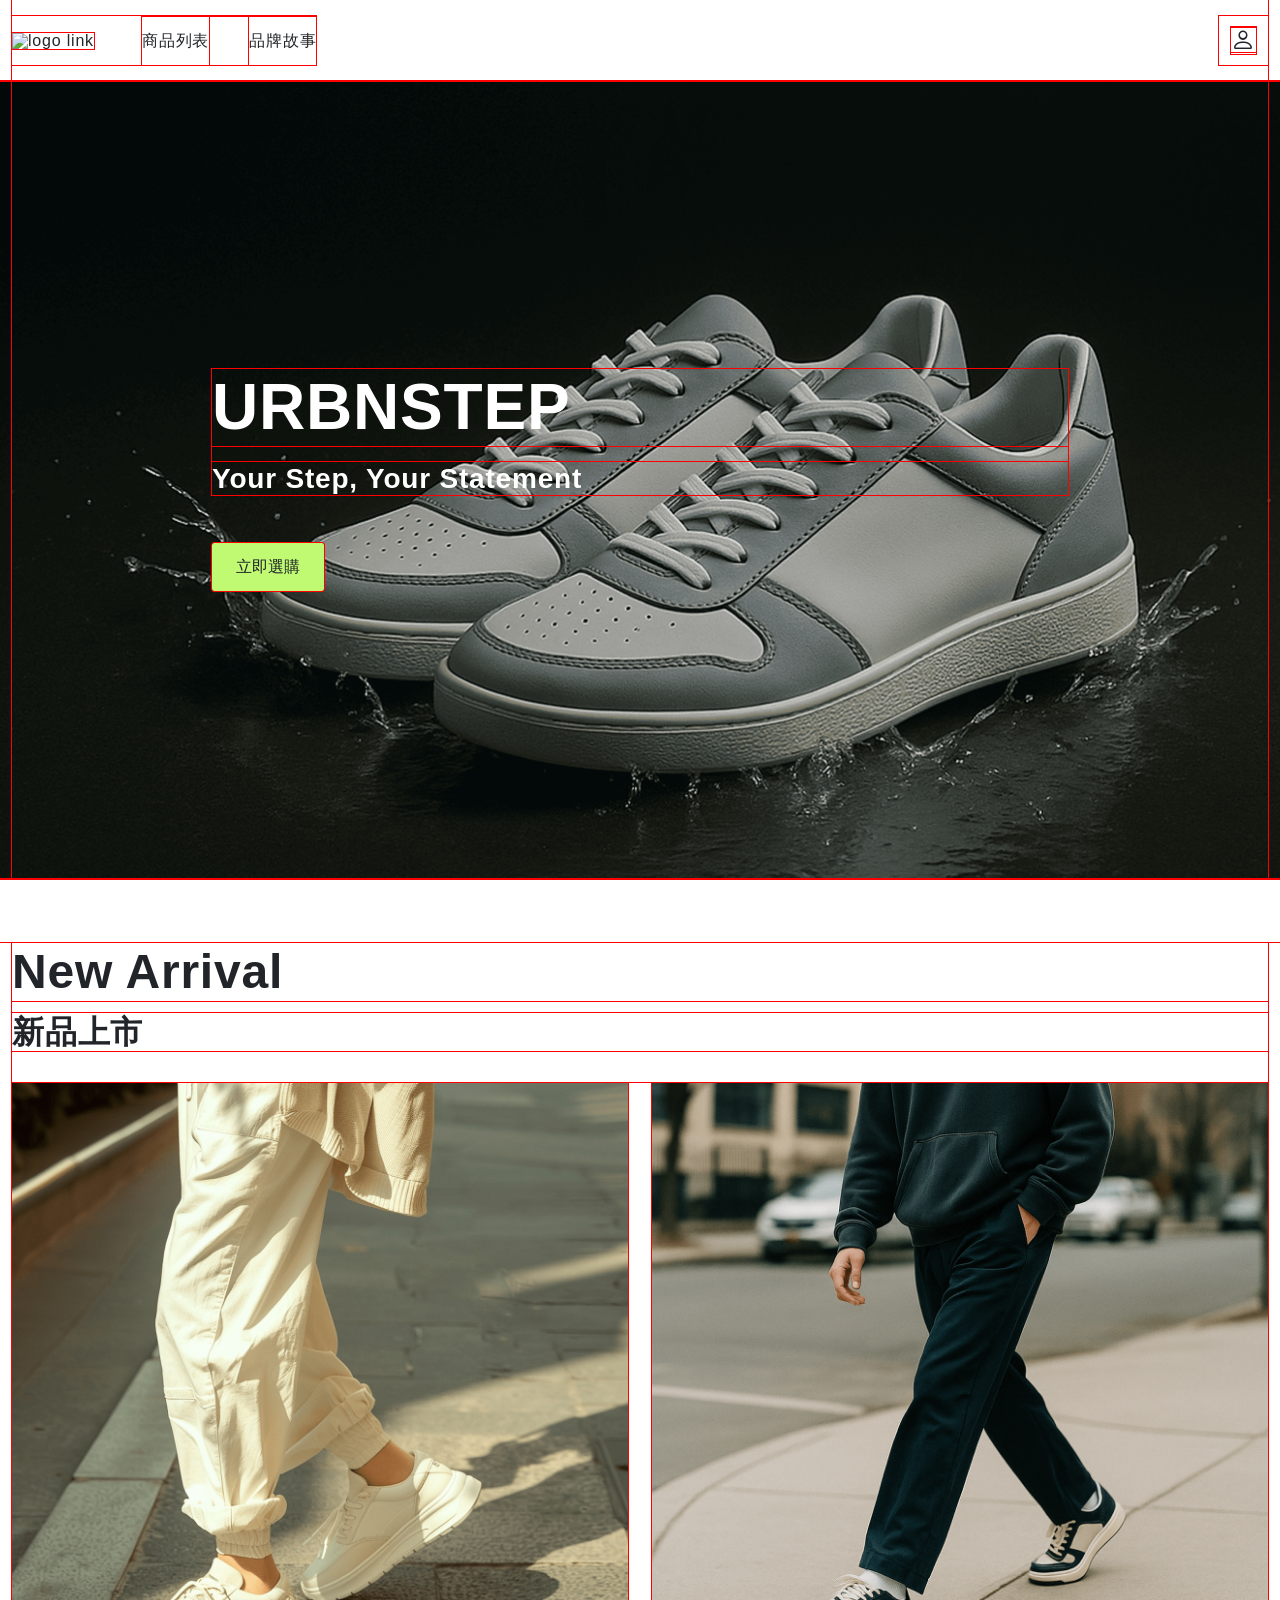
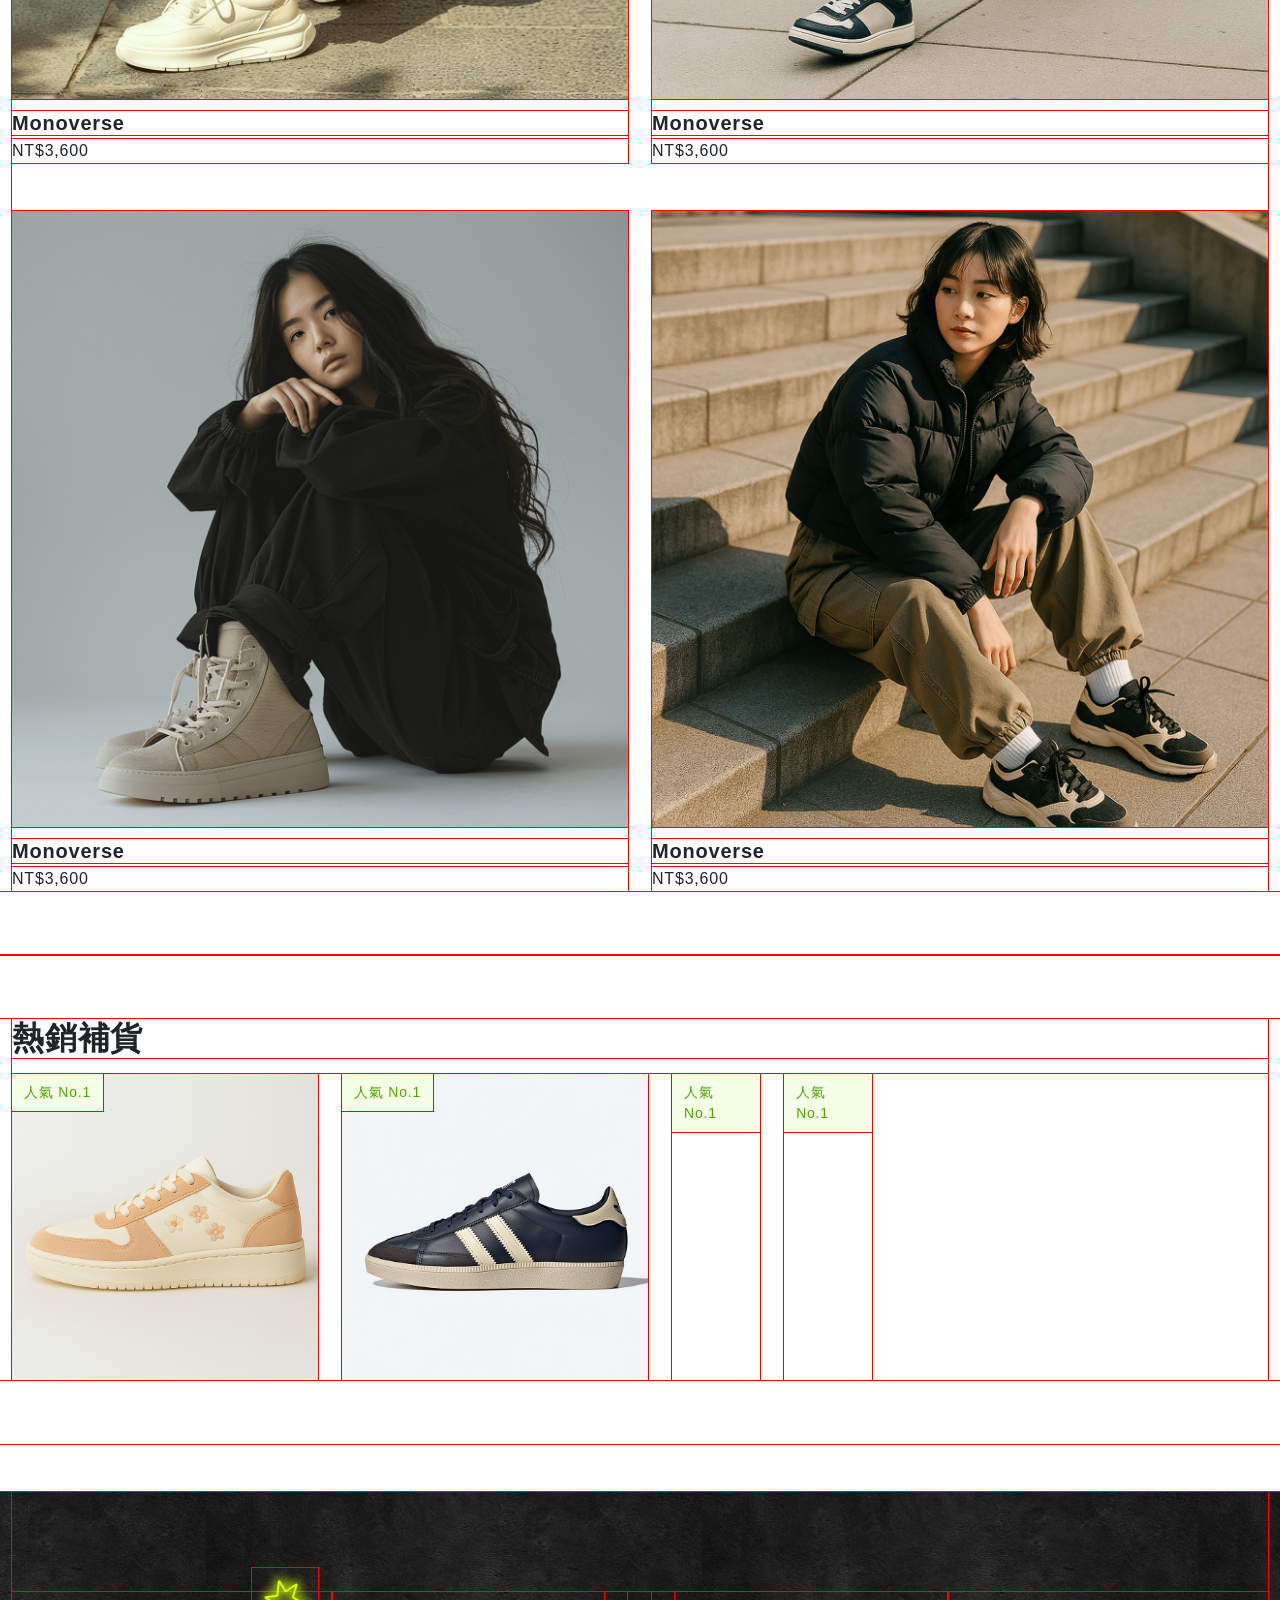
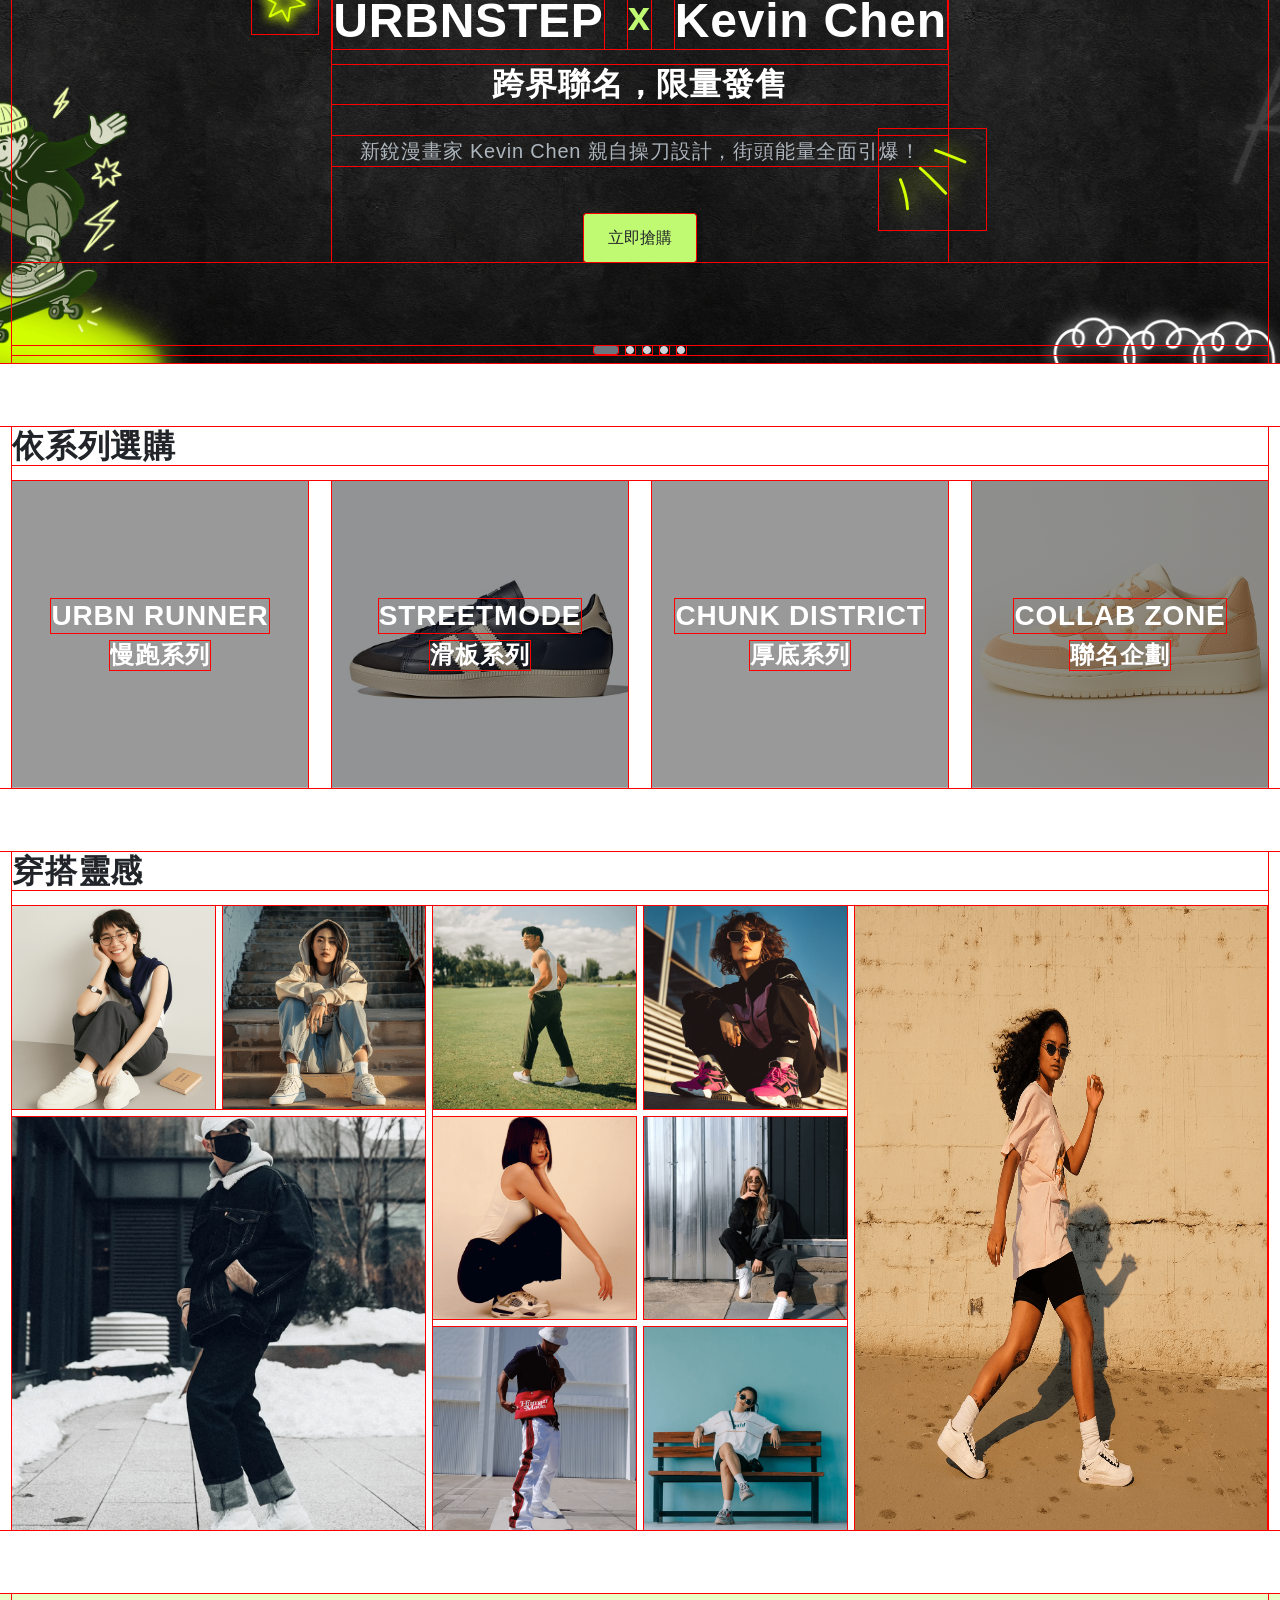
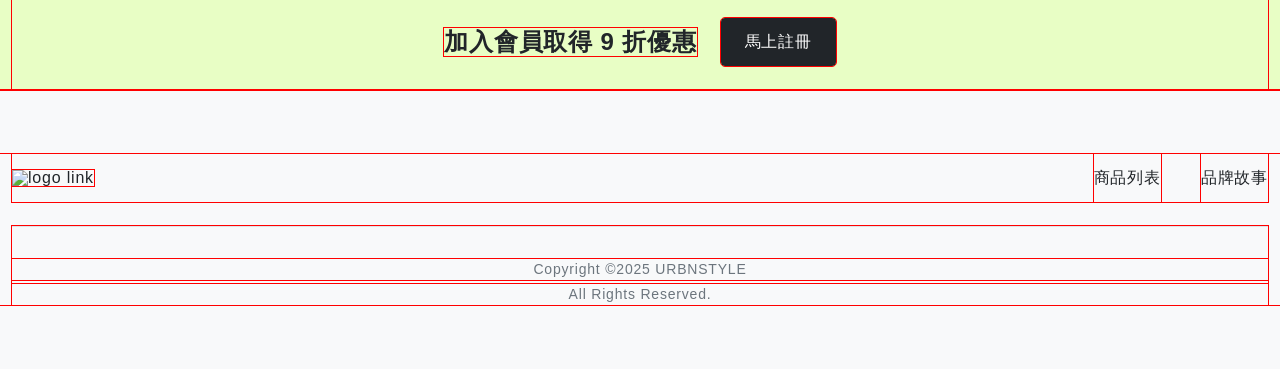
==== commit 32322b2a: "adjust index page decoration" ====
--- a/index.html
+++ b/index.html
@@ -18,9 +18,11 @@
             <div class="header-area d-flex jcsb">
                 <div class="header-area-nav d-flex spacing-3xl align-center">
                     <a href="index.html"><img src="./img/logo.svg" alt="logo link"></a>
-                    <div class="header-nav-link label-md d-flex spacing-2xl">
-                        <a href="product-list.html">商品列表</a>
-                        <a href="brand-story.html">品牌故事</a>
+                    <div class="header-nav-link label-md d-mb-none">
+                        <ul class="d-flex spacing-2xl">
+                            <li><a href="product-list.html">商品列表</a></li>
+                            <li><a href="brand-story.html">品牌故事</a></li>
+                        </ul>
                     </div>
                 </div>
                 <div class="header-area-member">
@@ -83,17 +85,25 @@
             <div class="hot-content">
                 <h2 class="headings-h2 margin-bottom-m">熱銷補貨</h2>
                 <ul class="d-flex flex-wrap spacing-l">
-                    <li><a href="#" class="hot-content-card">
+                    <li class="hot-content-list">
+                        <span class="hot-content-tag label-sm">人氣 No.1</span>
+                        <a href="#" class="hot-content-card">
                         <img src="./img/index/product-10.png" alt="hot items">
                     </a></li>
-                    <li><a href="#" class="hot-content-card">
+                    <li class="hot-content-list">
+                        <span class="hot-content-tag label-sm">人氣 No.1</span>
+                        <a href="#" class="hot-content-card">
                         <img src="./img/index/product-11.png" alt="hot items">
                     </a></li>
-                    <li><a href="#" class="hot-content-card">
+                    <li class="hot-content-list">
+                        <span class="hot-content-tag label-sm">人氣 No.1</span>
+                        <a href="#" class="hot-content-card">
+                        <img src="./img/product-list/product-6.png" alt="hot items">
+                    </a></li>
+                    <li class="hot-content-list">
+                        <span class="hot-content-tag label-sm">人氣 No.1</span>
+                        <a href="#" class="hot-content-card">
                         <img src="./img/product-list/product-4.png" alt="hot items">
-                    </a></li>
-                    <li><a href="#" class="hot-content-card">
-                        <img src="./img/product-list/product-6.png" alt="hot items">
                     </a></li>
                 </ul>
             </div>
@@ -104,22 +114,27 @@
         <div class="container">
             <div class="collaboration-content">
                 <div class="collaboration-content-campaign">
-                    <div class="collaboration-content-campaign-word">
-                        <div class="collaboration-content-campaign-word-title margin-bottom-3xl">
-                            <div class="collaboration-content-campaign-word-title-main margin-bottom-xl">
-                                <div class="collaboration-content-campaign-word-title-main-kevin d-flex jcc spacing-l margin-bottom-m">
-                                    <p class="display2">URBNSTEP</p>
-                                    <h1 class="headings-h1">x</h1>
-                                    <p class="display2">Kevin Chen</p>
-                                </div>
-                                <h2 class="headings-h2">跨界聯名，限量發售</h2>
+                    <div class="layout col-6 m0-auto">        
+                        <div class="collaboration-content-campaign-word">
+                            <img src="./img/index/sparkle.svg" alt="decoration" class="decoration-1">
+                            <img src="./img/index/star.svg" alt="decoration" class="decoration-2">
+                            <div class="collaboration-content-campaign-word-title margin-bottom-3xl">
+                                <div class="collaboration-content-campaign-word-title-main margin-bottom-xl">
+                                    <div class="collaboration-content-campaign-word-title-main-kevin d-flex jcc spacing-l margin-bottom-m">
+                                        <p class="display2">URBNSTEP</p>
+                                        <h1 class="headings-h1">x</h1>
+                                        <p class="display2">Kevin Chen</p>
+                                    </div>
+                                    <h2 class="headings-h2">跨界聯名，限量發售</h2>
+                                </div>
+                                <p class="paragraph-lg color-n500">新銳漫畫家 Kevin Chen 親自操刀設計，街頭能量全面引爆！</p>
                             </div>
-                            <p class="paragraph-lg color-n500">新銳漫畫家 Kevin Chen 親自操刀設計，街頭能量全面引爆！</p>
-                        </div>
-                        <button type="button" class="label-md button-buy radius-xs">立即搶購</button>
+                            <button type="button" class="label-md button-buy radius-xs">立即搶購</button>
+                        </div>
                     </div>
                 </div>
-                <div class="collaboration-content-rotation d-flex jcc spacing-xs">
+                <div class="collaboration-content-rotation d-flex align-center jcc spacing-xs">
+                    <div class="rectangle radius-xs"></div>
                     <i class="bi bi-circle-fill"></i>
                     <i class="bi bi-circle-fill"></i>
                     <i class="bi bi-circle-fill"></i>
@@ -135,30 +150,38 @@
                 <h2 class="headings-h2 margin-bottom-m">依系列選購</h2>
                 <div class="series-card">
                     <ul class="d-flex flex-wrap spacing-l">
-                        <li><a href="#" class="series-card-item">
-                            <div class="series-card-content d-flex flex-column jcc align-center spacing-xs">
-                                <h3 class="headings-h3">URBN RUNNER</h3>
-                                <h4 class="headings-h4">慢跑系列</h4>
-                            </div>
-                        </a></li>
-                        <li><a href="#" class="series-card-item">
-                            <div class="series-card-content d-flex flex-column jcc align-center spacing-xs">
-                                <h3 class="headings-h3">URBN RUNNER</h3>
-                                <h4 class="headings-h4">慢跑系列</h4>
-                            </div>
-                        </a></li>
-                        <li><a href="#" class="series-card-item">
-                            <div class="series-card-content d-flex flex-column jcc align-center spacing-xs">
-                                <h3 class="headings-h3">URBN RUNNER</h3>
-                                <h4 class="headings-h4">慢跑系列</h4>
-                            </div>
-                        </a></li>
-                        <li><a href="#" class="series-card-item">
-                            <div class="series-card-content d-flex flex-column jcc align-center spacing-xs">
-                                <h3 class="headings-h3">URBN RUNNER</h3>
-                                <h4 class="headings-h4">慢跑系列</h4>
-                            </div>
-                        </a></li>
+                        <div class="layout col-3">
+                            <li><a href="#" class="series-card-item1">
+                                <div class="series-card-content d-flex flex-column jcc align-center spacing-xs">
+                                    <h3 class="headings-h3">URBN RUNNER</h3>
+                                    <h4 class="headings-h4">慢跑系列</h4>
+                                </div>
+                            </a></li>
+                        </div>
+                        <div class="layout col-3">
+                            <li><a href="#" class="series-card-item2">
+                                <div class="series-card-content d-flex flex-column jcc align-center spacing-xs">
+                                    <h3 class="headings-h3">STREETMODE</h3>
+                                    <h4 class="headings-h4">滑板系列</h4>
+                                </div>
+                            </a></li>
+                        </div>
+                        <div class="layout col-3">
+                            <li><a href="#" class="series-card-item3">
+                                <div class="series-card-content d-flex flex-column jcc align-center spacing-xs">
+                                    <h3 class="headings-h3">CHUNK DISTRICT</h3>
+                                    <h4 class="headings-h4">厚底系列</h4>
+                                </div>
+                            </a></li>
+                        </div>
+                        <div class="layout col-3">
+                            <li><a href="#" class="series-card-item4">
+                                <div class="series-card-content d-flex flex-column jcc align-center spacing-xs">
+                                    <h3 class="headings-h3">COLLAB ZONE</h3>
+                                    <h4 class="headings-h4">聯名企劃</h4>
+                                </div>
+                            </a></li>
+                        </div>
                     </ul>
                 </div>
             </div>
@@ -169,8 +192,32 @@
         <div class="container">
             <div class="inspiration-content">
                 <h2 class="headings-h2 margin-bottom-m">穿搭靈感</h2>
-                <div class="inspiration-content-photo">
-                    <!--TODO:圖片怎麼切？-->
+                <div class="inspiration-content-photo d-flex spacing-xs">
+
+                        <div class="inspiration-content-photo-area1">
+                            <div class="inspiration-content-photo-area1-top d-flex jcsb margin-bottom-xs">
+                                <img src="./img/index/inspiration-1.png" alt="inspiration photo">
+                                <img src="./img/index/inspiration-2.png" alt="inspiration photo">
+                            </div>
+                            <img src="./img/index/inspiration-3.png" alt="inspiration photo">
+                        </div>
+
+                        <div class="inspiration-content-photo-area2 d-flex flex-wrap spacing-xs">
+                            <img src="./img/index/inspiration-4.png" alt="inspiration photo">
+                            <img src="./img/index/inspiration-5.png" alt="inspiration photo">
+                            <img src="./img/index/inspiration-6.png" alt="inspiration photo">
+                            <img src="./img/index/inspiration-7.png" alt="inspiration photo">
+                            <img src="./img/index/inspiration-8.png" alt="inspiration photo">
+                            <img src="./img/index/inspiration-9.png" alt="inspiration photo">
+                        </div>
+                
+                        <div class="inspiration-content-photo-area3 d-flex">
+                            <img src="./img/index/inspiration-10.png" alt="inspiration photo">
+                            <div>
+
+                            </div>
+                        </div>
+                    
                 </div>
             </div>
         </div>
@@ -187,9 +234,9 @@
     </div>
     <footer>
         <div class="container">
-            <div class="footer-nav d-flex jcsb margin-bottom-l align-center d-md-column align-mb-start spacing-mb-xs">
+            <div class="footer-nav d-flex jcsb margin-bottom-l align-center d-mb-column align-mb-start spacing-mb-xs">
                 <a href="index.html"><img src="./img/logo.svg" alt="logo link"></a>
-                <div class="footer-nav-link label-md d-flex spacing-2xl d-md-column spacing-mb-xxs px-mb-12">
+                <div class="footer-nav-link label-md d-flex spacing-2xl d-mb-column spacing-mb-xxs px-mb-12">
                     <a href="product-list.html">商品列表</a>
                     <a href="brand-story.html">品牌故事</a>
                 </div>
--- a/stylesheets/all.css
+++ b/stylesheets/all.css
@@ -103,6 +103,12 @@
   width: calc((100% - var(--gutter) * (var(--column) - 1)) / var(--column) * var(--span) + var(--gutter) * var(--gap-count));
 }
 
+.col-4 {
+  --span: 4;
+  --gap-count: calc(var(--span) - 1);
+  width: calc((100% - var(--gutter) * (var(--column) - 1)) / var(--column) * var(--span) + var(--gutter) * var(--gap-count));
+}
+
 .col-5 {
   --span: 5;
   --gap-count: calc(var(--span) - 1);
@@ -362,7 +368,11 @@
   margin: 0 auto;
 }
 
-@media (max-width: 375px) {
+.d-none {
+  display: none;
+}
+
+@media (max-width: 543px) {
   .label-mb-sm {
     font-size: 0.875rem;
     line-height: 1.5;
@@ -373,6 +383,11 @@
     line-height: 1.5;
     font-weight: 500;
   }
+  .headings-mb-h3 {
+    font-size: 1.75rem;
+    line-height: 1.2;
+    font-weight: 700;
+  }
   .headings-mb-h4 {
     font-size: 1.5rem;
     line-height: 1.2;
@@ -388,40 +403,75 @@
     line-height: 1.2;
     font-weight: 700;
   }
+  .paragraph-mb-sm {
+    font-size: 0.875rem;
+    line-height: 1.5;
+    font-weight: 400;
+  }
+  .spacing-mb-0 {
+    gap: 0px;
+  }
   .spacing-mb-xxs {
     gap: 4px;
   }
   .spacing-mb-xs {
     gap: 8px;
   }
+  .margin-bottom-mb-xs {
+    margin-bottom: 8px;
+  }
+  .margin-bottom-mb-s {
+    margin-bottom: 12px;
+  }
   .spacing-mb-m {
     gap: 16px;
   }
+  .margin-bottom-mb-m {
+    margin-bottom: 16px;
+  }
+  .spacing-mb-l {
+    gap: 24px;
+  }
+  .margin-bottom-mb-l {
+    margin-bottom: 24px;
+  }
+  .margin-bottom-mb-xl {
+    margin-bottom: 32px;
+  }
   .px-mb-12 {
     padding: 0px 12px;
   }
   /* 在md以下，原本隱藏的要打開 */
-  .d-md-block {
+  .d-mb-block {
     display: block;
   }
   /* 在md以下，原本打開的要隱藏 */
-  .d-md-none {
+  .d-mb-none {
     display: none;
   }
-  .d-md-column {
+  .d-mb-column {
     flex-direction: column;
+  }
+  .d-mb-flex {
+    display: flex;
+  }
+  .flex-mb-nowrap {
+    flex-wrap: nowrap;
   }
   .align-mb-start {
     align-items: start;
   }
   .align-mb-center {
     align-items: center;
+  }
+  .text-mb-start {
+    text-align: start;
   }
   .w-md-full {
     width: 100%;
     height: auto;
   }
-  .col-md-12 {
+  .col-mb-12 {
     --span: 12;
     --gap-count: calc(var(--span) - 1);
     width: calc((100% - var(--gutter) * (var(--column) - 1)) / var(--column) * var(--span) + var(--gutter) * var(--gap-count));
--- a/stylesheets/index.css
+++ b/stylesheets/index.css
@@ -103,6 +103,12 @@
   width: calc((100% - var(--gutter) * (var(--column) - 1)) / var(--column) * var(--span) + var(--gutter) * var(--gap-count));
 }
 
+.col-4 {
+  --span: 4;
+  --gap-count: calc(var(--span) - 1);
+  width: calc((100% - var(--gutter) * (var(--column) - 1)) / var(--column) * var(--span) + var(--gutter) * var(--gap-count));
+}
+
 .col-5 {
   --span: 5;
   --gap-count: calc(var(--span) - 1);
@@ -362,7 +368,11 @@
   margin: 0 auto;
 }
 
-@media (max-width: 375px) {
+.d-none {
+  display: none;
+}
+
+@media (max-width: 543px) {
   .label-mb-sm {
     font-size: 0.875rem;
     line-height: 1.5;
@@ -373,6 +383,11 @@
     line-height: 1.5;
     font-weight: 500;
   }
+  .headings-mb-h3 {
+    font-size: 1.75rem;
+    line-height: 1.2;
+    font-weight: 700;
+  }
   .headings-mb-h4 {
     font-size: 1.5rem;
     line-height: 1.2;
@@ -388,40 +403,75 @@
     line-height: 1.2;
     font-weight: 700;
   }
+  .paragraph-mb-sm {
+    font-size: 0.875rem;
+    line-height: 1.5;
+    font-weight: 400;
+  }
+  .spacing-mb-0 {
+    gap: 0px;
+  }
   .spacing-mb-xxs {
     gap: 4px;
   }
   .spacing-mb-xs {
     gap: 8px;
   }
+  .margin-bottom-mb-xs {
+    margin-bottom: 8px;
+  }
+  .margin-bottom-mb-s {
+    margin-bottom: 12px;
+  }
   .spacing-mb-m {
     gap: 16px;
   }
+  .margin-bottom-mb-m {
+    margin-bottom: 16px;
+  }
+  .spacing-mb-l {
+    gap: 24px;
+  }
+  .margin-bottom-mb-l {
+    margin-bottom: 24px;
+  }
+  .margin-bottom-mb-xl {
+    margin-bottom: 32px;
+  }
   .px-mb-12 {
     padding: 0px 12px;
   }
   /* 在md以下，原本隱藏的要打開 */
-  .d-md-block {
+  .d-mb-block {
     display: block;
   }
   /* 在md以下，原本打開的要隱藏 */
-  .d-md-none {
+  .d-mb-none {
     display: none;
   }
-  .d-md-column {
+  .d-mb-column {
     flex-direction: column;
+  }
+  .d-mb-flex {
+    display: flex;
+  }
+  .flex-mb-nowrap {
+    flex-wrap: nowrap;
   }
   .align-mb-start {
     align-items: start;
   }
   .align-mb-center {
     align-items: center;
+  }
+  .text-mb-start {
+    text-align: start;
   }
   .w-md-full {
     width: 100%;
     height: auto;
   }
-  .col-md-12 {
+  .col-mb-12 {
     --span: 12;
     --gap-count: calc(var(--span) - 1);
     width: calc((100% - var(--gutter) * (var(--column) - 1)) / var(--column) * var(--span) + var(--gutter) * var(--gap-count));
@@ -497,8 +547,40 @@
   max-width: 636px;
 }
 
+.main-content ul {
+  row-gap: 48px;
+  -moz-column-gap: 24px;
+       column-gap: 24px;
+}
+.main-content li {
+  width: calc((100% - 24px) / 2);
+}
+@media (max-width: 576px) {
+  .main-content ul {
+    row-gap: 24px;
+    -moz-column-gap: 12px;
+         column-gap: 12px;
+  }
+  .main-content li {
+    width: calc((100% - 12px) / 2);
+  }
+}
+
 .hot {
   padding: 64px 0;
+}
+
+.hot-content-list {
+  position: relative;
+}
+
+.hot-content-tag {
+  position: absolute;
+  top: 0px;
+  left: 0px;
+  padding: 8px 12px;
+  color: #57A203;
+  background-color: #F5FEE7;
 }
 
 .hot-content-card {
@@ -519,6 +601,22 @@
   text-align: center;
 }
 
+.collaboration-content-campaign-word {
+  position: relative;
+}
+
+.decoration-2 {
+  position: absolute;
+  top: -24px;
+  left: -80px;
+}
+
+.decoration-1 {
+  position: absolute;
+  bottom: 32px;
+  right: -38px;
+}
+
 .collaboration-content-campaign-word-title-main-kevin h1 {
   color: #C0FA73;
 }
@@ -533,6 +631,16 @@
 
 .collaboration-content-rotation {
   color: #CED4DA;
+}
+
+.bi-circle-fill {
+  font-size: 8px;
+}
+
+.rectangle {
+  width: 24px;
+  height: 8px;
+  background-color: #6C757D;
 }
 
 .series-content {
@@ -544,16 +652,52 @@
   padding-bottom: 118px;
 }
 
-.series-card-item {
-  background-image: linear-gradient(rgba(0, 0, 0, 0.4), rgba(0, 0, 0, 0.4)), url(../img/product-list/product-1.png);
+.series-card-item1 {
+  background-image: linear-gradient(rgba(0, 0, 0, 0.4), rgba(0, 0, 0, 0.4)), url(../img/product-list/product-6.png);
   background-size: cover;
   background-position: center;
   max-width: 306px;
   color: #FFFFFF;
 }
 
+.series-card-item2 {
+  background-image: linear-gradient(rgba(0, 0, 0, 0.4), rgba(0, 0, 0, 0.4)), url(../img/index/product-11.png);
+  background-size: cover;
+  background-position: center;
+  max-width: 306px;
+  color: #FFFFFF;
+}
+
+.series-card-item3 {
+  background-image: linear-gradient(rgba(0, 0, 0, 0.4), rgba(0, 0, 0, 0.4)), url(../img/product-list/product-9.png);
+  background-size: cover;
+  background-position: center;
+  max-width: 306px;
+  color: #FFFFFF;
+}
+
+.series-card-item4 {
+  background-image: linear-gradient(rgba(0, 0, 0, 0.4), rgba(0, 0, 0, 0.4)), url(../img/index/product-10.png);
+  background-size: cover;
+  background-position: center;
+  max-width: 306px;
+  color: #FFFFFF;
+}
+
 .inspiration-content {
   margin: 64px 0;
+}
+
+.inspiration-content-photo-area1,
+.inspiration-content-photo-area2,
+.inspiration-content-photo-area3 {
+  width: calc((100% - 16px) / 3);
+}
+
+.inspiration-content-photo-area1-top img,
+.inspiration-content-photo-area3-bottom img,
+.inspiration-content-photo-area2 img {
+  width: calc((100% - 8px) / 2);
 }
 
 .coupon {
@@ -563,7 +707,7 @@
   padding: 24px 0;
   margin-top: 48px;
 }
-@media (width: 375px) {
+@media (max-width: 576px) {
   .coupon-content {
     margin-top: 24px;
   }
@@ -573,7 +717,7 @@
   background-color: #212529;
   padding: 12px 24px;
 }
-@media (width: 375px) {
+@media (max-width: 576px) {
   .coupon-content a {
     padding: 8px 16px;
   }
@@ -583,7 +727,7 @@
   background-color: #F8F9FA;
   padding: 64px 0;
 }
-@media (width: 375px) {
+@media (max-width: 576px) {
   footer {
     padding: 32px 0;
   }
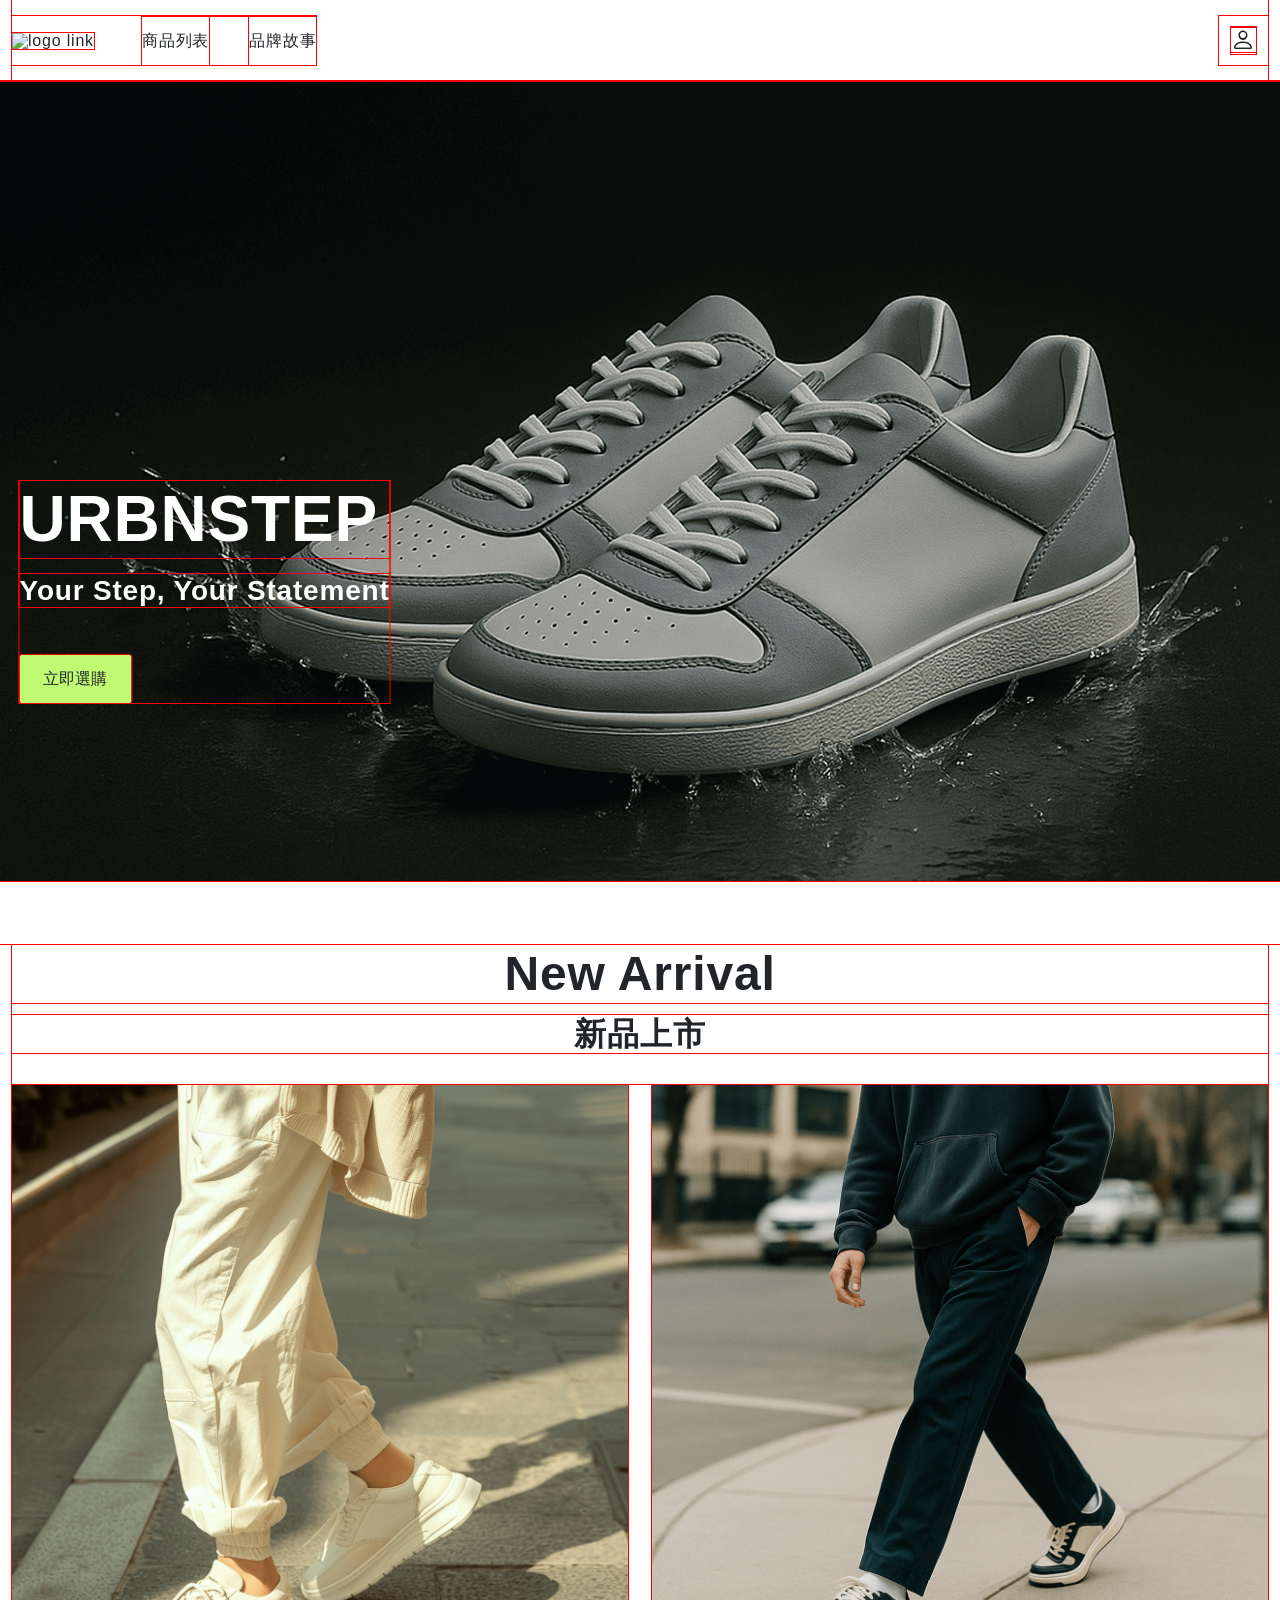
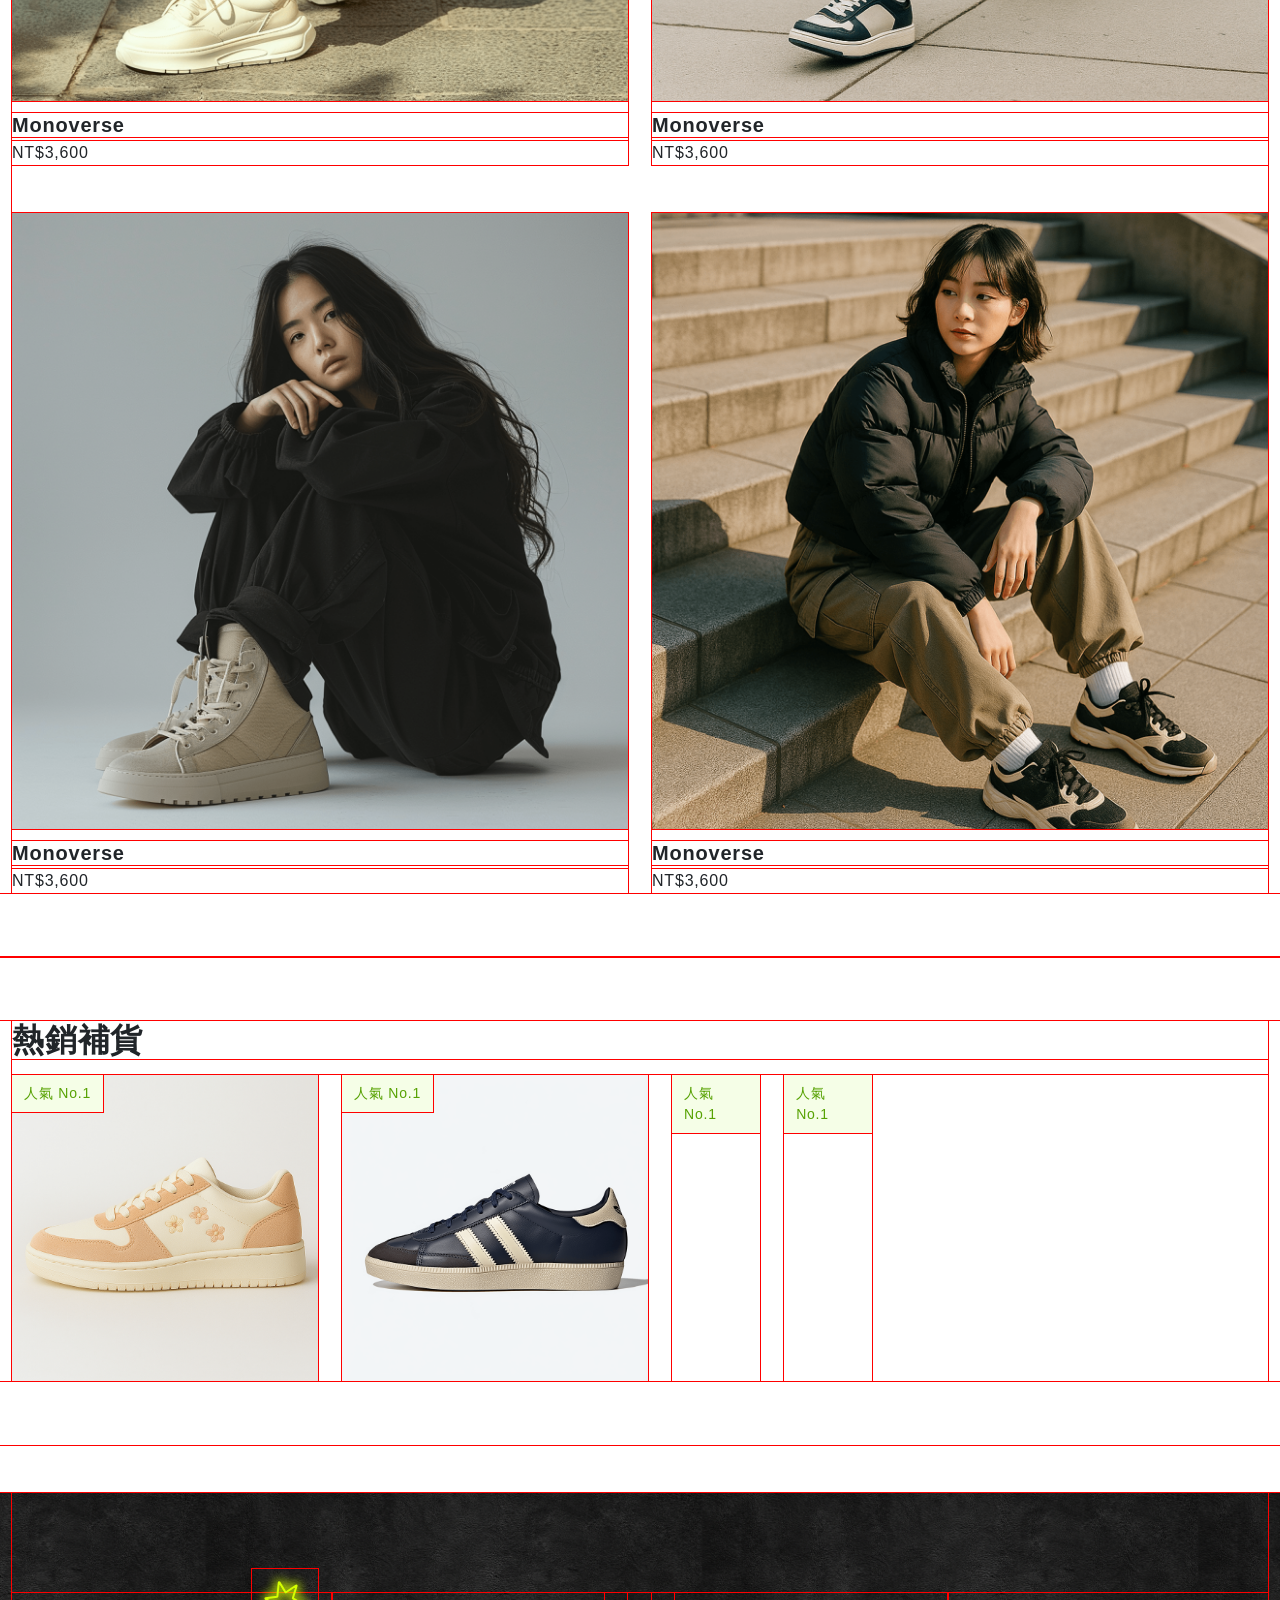
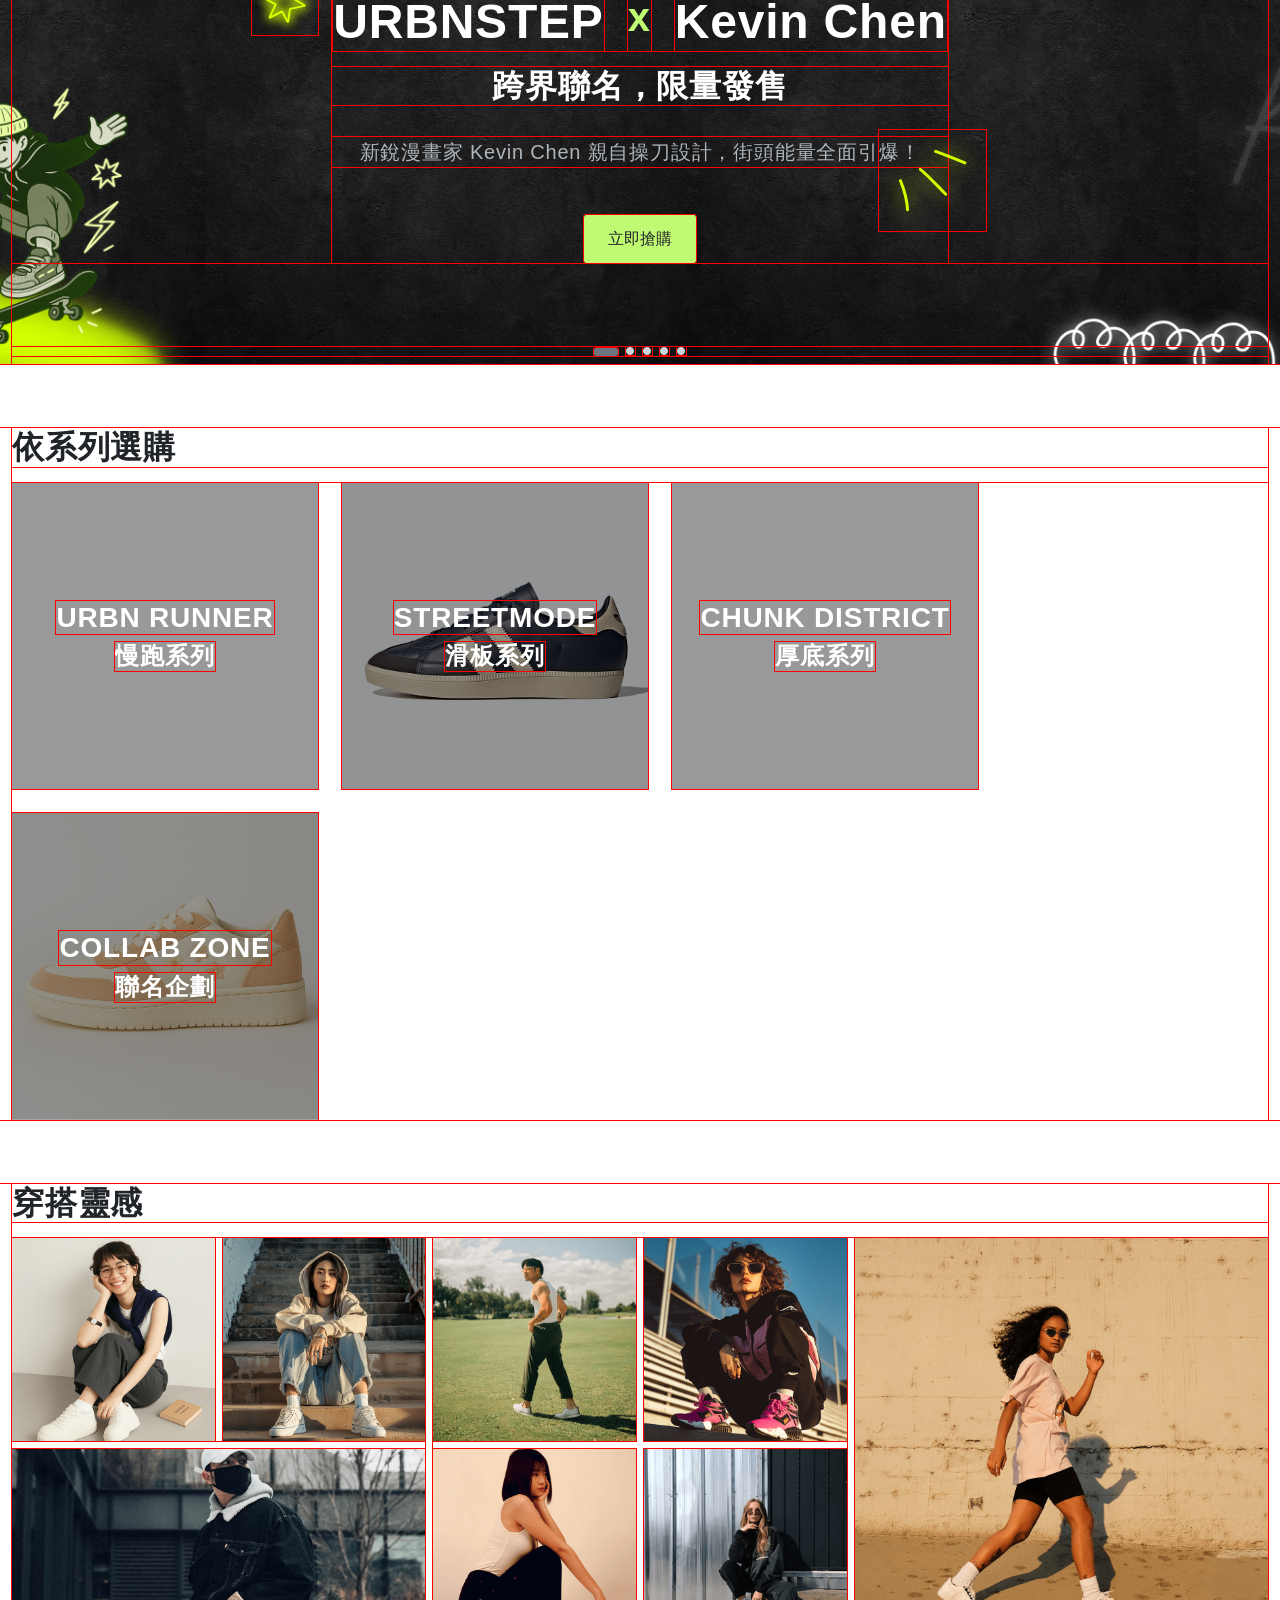
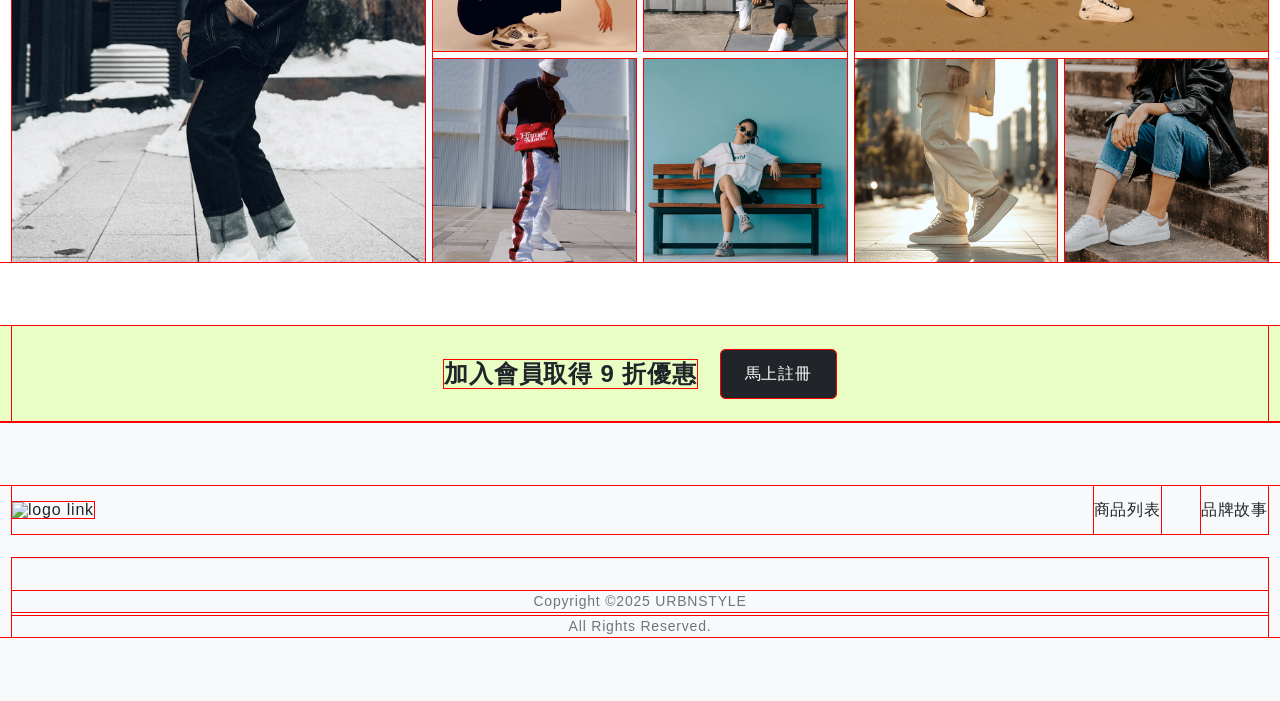
==== commit bb9a90a9: "RWD adjust: index page" ====
--- a/index.html
+++ b/index.html
@@ -29,15 +29,30 @@
                     <a href="login.html"><i class="bi bi-person"></i></a>
                 </div> 
             </div>
+            <div class="header-mb-nav-link d-none d-mb-block">
+                <ul class="d-flex jcsb align-center">
+                    <li><a href="product-list.html" class="bg-color-primary200 label-md">商品列表</a></li>
+                    <li><a href="brand-story.html" class="bg-color-primary100 label-md">品牌故事</a></li>
+                </ul>
+            </div>
         </div>
     </header>
 
     <div class="hero">
         <div class="container">
-            <div class="hero-content">
-                <div class="hero-content-title margin-bottom-3xl">
-                    <h1 class="display1 margin-bottom-m">URBNSTEP</h1>
-                    <h3 class="headings-h3">Your Step, Your Statement</h3>
+            <div class="layout col-5 col-mb-12">
+                <div class="hero-content d-mb-none">
+                    <div class="hero-content-title margin-bottom-3xl margin-bottom-mb-2xl">
+                        <h1 class="display1 margin-bottom-m display-mb-2">URBNSTEP</h1>
+                        <h3 class="headings-h3 headings-mb-h5">Your Step, Your Statement</h3>
+                    </div>
+                    <button type="button" class="label-md button-buy radius-xs">立即選購</button>
+                </div>
+            </div>
+            <div class="hero-content-mb d-none d-mb-flex d-mb-column align-mb-start">
+                <div class="hero-content-title margin-bottom-3xl margin-bottom-mb-2xl">
+                    <h1 class="display1 margin-bottom-m display-mb-2">URBNSTEP</h1>
+                    <h3 class="headings-h3 headings-mb-h5">Your Step, Your Statement</h3>
                 </div>
                 <button type="button" class="label-md button-buy radius-xs">立即選購</button>
             </div>
@@ -48,29 +63,29 @@
         <div class="container">
             <div class="main">
                 <div class="main-title margin-bottom-xl">
-                    <h2 class="display2 margin-bottom-s">New Arrival</h2>
-                    <h2 class="headings-h2">新品上市</h2>
+                    <h2 class="display2 margin-bottom-s headings-mb-h2">New Arrival</h2>
+                    <h2 class="headings-h2 headings-mb-h4">新品上市</h2>
                 </div>
                 <div class="main-content">
                     <ul class="d-flex flex-wrap spacing-l">
                         <li><a href="#" class="main-content-card">
                             <img src="./img/index/new-1.png" alt="new-item photo" class="margin-bottom-s">
-                            <h5 class="headings-h5 margin-bottom-xxs">Monoverse</h5>
+                            <h5 class="headings-h5 margin-bottom-xxs headings-mb-h6">Monoverse</h5>
                             <p class="label-md">NT$3,600</p>
                         </a></li>
                         <li><a href="#" class="main-content-card">
                             <img src="./img/index/new-2.png" alt="new-item photo" class="margin-bottom-s">
-                            <h5 class="headings-h5 margin-bottom-xxs">Monoverse</h5>
+                            <h5 class="headings-h5 margin-bottom-xxs headings-mb-h6">Monoverse</h5>
                             <p class="label-md">NT$3,600</p>
                         </a></li>
                         <li><a href="#" class="main-content-card">
                             <img src="./img/index/new-3.png" alt="new-item photo" class="margin-bottom-s">
-                            <h5 class="headings-h5 margin-bottom-xxs">Monoverse</h5>
+                            <h5 class="headings-h5 margin-bottom-xxs headings-mb-h6">Monoverse</h5>
                             <p class="label-md">NT$3,600</p>
                         </a></li>
                         <li><a href="#" class="main-content-card">
                             <img src="./img/index/new-4.png" alt="new-item photo" class="margin-bottom-s">
-                            <h5 class="headings-h5 margin-bottom-xxs">Monoverse</h5>
+                            <h5 class="headings-h5 margin-bottom-xxs headings-mb-h6">Monoverse</h5>
                             <p class="label-md">NT$3,600</p>
                         </a></li>
                     </ul>
@@ -83,8 +98,8 @@
     <div class="hot">
         <div class="container">
             <div class="hot-content">
-                <h2 class="headings-h2 margin-bottom-m">熱銷補貨</h2>
-                <ul class="d-flex flex-wrap spacing-l">
+                <h2 class="headings-h2 margin-bottom-m headings-mb-h4">熱銷補貨</h2>
+                <ul class="d-flex flex-wrap spacing-l spacing-mb-m hot-content-overall">
                     <li class="hot-content-list">
                         <span class="hot-content-tag label-sm">人氣 No.1</span>
                         <a href="#" class="hot-content-card">
@@ -114,26 +129,28 @@
         <div class="container">
             <div class="collaboration-content">
                 <div class="collaboration-content-campaign">
-                    <div class="layout col-6 m0-auto">        
+                    <div class="layout col-6 m0-auto col-mb-12">        
                         <div class="collaboration-content-campaign-word">
                             <img src="./img/index/sparkle.svg" alt="decoration" class="decoration-1">
                             <img src="./img/index/star.svg" alt="decoration" class="decoration-2">
-                            <div class="collaboration-content-campaign-word-title margin-bottom-3xl">
+                            <div class="collaboration-content-campaign-word-title margin-bottom-3xl margin-bottom-mb-xl">
                                 <div class="collaboration-content-campaign-word-title-main margin-bottom-xl">
-                                    <div class="collaboration-content-campaign-word-title-main-kevin d-flex jcc spacing-l margin-bottom-m">
-                                        <p class="display2">URBNSTEP</p>
-                                        <h1 class="headings-h1">x</h1>
-                                        <p class="display2">Kevin Chen</p>
+                                    <div class="collaboration-content-campaign-word-title-main-kevin d-flex jcc spacing-l spacing-mb-xs margin-bottom-m d-mb-column">
+                                        <p class="display2 headings-mb-h2">URBNSTEP</p>
+                                        <h1 class="headings-h1 headings-mb-h3">x</h1>
+                                        <p class="display2 headings-mb-h2">Kevin Chen</p>
                                     </div>
                                     <h2 class="headings-h2">跨界聯名，限量發售</h2>
                                 </div>
-                                <p class="paragraph-lg color-n500">新銳漫畫家 Kevin Chen 親自操刀設計，街頭能量全面引爆！</p>
+                                <p class="paragraph-lg color-n500 paragraph-mb-md d-mb-none">新銳漫畫家 Kevin Chen 親自操刀設計，街頭能量全面引爆！</p>
+                                <p class="color-n500 paragraph-mb-md d-none d-mb-block">新銳漫畫家 Kevin Chen 親自操刀設計</p>
+                                <p class="color-n500 paragraph-mb-md d-none d-mb-block">街頭能量全面引爆！</p>
                             </div>
                             <button type="button" class="label-md button-buy radius-xs">立即搶購</button>
                         </div>
                     </div>
                 </div>
-                <div class="collaboration-content-rotation d-flex align-center jcc spacing-xs">
+                <div class="collaboration-content-rotation d-flex align-center jcc spacing-xs d-mb-none">
                     <div class="rectangle radius-xs"></div>
                     <i class="bi bi-circle-fill"></i>
                     <i class="bi bi-circle-fill"></i>
@@ -147,77 +164,82 @@
     <div class="series">
         <div class="container">
             <div class="series-content">
-                <h2 class="headings-h2 margin-bottom-m">依系列選購</h2>
+                <h2 class="headings-h2 margin-bottom-m headings-mb-h4">依系列選購</h2>
                 <div class="series-card">
-                    <ul class="d-flex flex-wrap spacing-l">
-                        <div class="layout col-3">
-                            <li><a href="#" class="series-card-item1">
-                                <div class="series-card-content d-flex flex-column jcc align-center spacing-xs">
-                                    <h3 class="headings-h3">URBN RUNNER</h3>
-                                    <h4 class="headings-h4">慢跑系列</h4>
-                                </div>
-                            </a></li>
+                    <ul class="d-flex flex-wrap spacing-l spacing-mb-s jcsb-mb">
+                        <li class="series-card-item1"><a href="#">
+                            <div class="series-card-content d-flex flex-column jcc align-center spacing-xs">
+                                <h3 class="headings-h3 headings-mb-h6">URBN RUNNER</h3>
+                                <h4 class="headings-h4 headings-mb-h6">慢跑系列</h4>
+                            </div>
+                        </a></li>
+                        <li class="series-card-item2"><a href="#">
+                            <div class="series-card-content d-flex flex-column jcc align-center spacing-xs">
+                                <h3 class="headings-h3 headings-mb-h6">STREETMODE</h3>
+                                <h4 class="headings-h4 headings-mb-h6">滑板系列</h4>
+                            </div>
+                        </a></li>
+                        <li class="series-card-item3"><a href="#">
+                            <div class="series-card-content d-flex flex-column jcc align-center spacing-xs">
+                                <h3 class="headings-h3 headings-mb-h6">CHUNK DISTRICT</h3>
+                                <h4 class="headings-h4 headings-mb-h6">厚底系列</h4>
+                            </div>
+                        </a></li>
+                        <li class="series-card-item4"><a href="#">
+                            <div class="series-card-content d-flex flex-column jcc align-center spacing-xs">
+                                <h3 class="headings-h3 headings-mb-h6">COLLAB ZONE</h3>
+                                <h4 class="headings-h4 headings-mb-h6">聯名企劃</h4>
+                            </div>
+                        </a></li>
+                    </ul>
+                </div>
+            </div>
+        </div>
+    </div>
+
+    <div class="inspiration">
+        <div class="container">
+            <div class="inspiration-content">
+                <h2 class="headings-h2 margin-bottom-m headings-mb-h4">穿搭靈感</h2>
+                <div class="inspiration-content-photo d-flex spacing-xs d-mb-none">
+                    <div class="inspiration-content-photo-area1">
+                        <div class="inspiration-content-photo-area1-top d-flex jcsb margin-bottom-xs">
+                            <img src="./img/index/inspiration-1.png" alt="inspiration photo">
+                            <img src="./img/index/inspiration-2.png" alt="inspiration photo">
                         </div>
-                        <div class="layout col-3">
-                            <li><a href="#" class="series-card-item2">
-                                <div class="series-card-content d-flex flex-column jcc align-center spacing-xs">
-                                    <h3 class="headings-h3">STREETMODE</h3>
-                                    <h4 class="headings-h4">滑板系列</h4>
-                                </div>
-                            </a></li>
+                        <img src="./img/index/inspiration-3.png" alt="inspiration photo">
+                    </div>
+
+                    <div class="inspiration-content-photo-area2 d-flex flex-wrap spacing-xs">
+                        <img src="./img/index/inspiration-4.png" alt="inspiration photo">
+                        <img src="./img/index/inspiration-5.png" alt="inspiration photo">
+                        <img src="./img/index/inspiration-6.png" alt="inspiration photo">
+                        <img src="./img/index/inspiration-7.png" alt="inspiration photo">
+                        <img src="./img/index/inspiration-8.png" alt="inspiration photo">
+                        <img src="./img/index/inspiration-9.png" alt="inspiration photo">
+                    </div>
+            
+                    <div class="inspiration-content-photo-area3">
+                        <img src="./img/index/inspiration-10.png" alt="inspiration photo" class="margin-bottom-xs">
+                        <div class="inspiration-content-photo-area3-bottom d-flex jcsb">
+                            <img src="./img/index/inspiration-11.png" alt="inspiration photo">
+                            <img src="./img/index/inspiration-12.png" alt="inspiration photo">
                         </div>
-                        <div class="layout col-3">
-                            <li><a href="#" class="series-card-item3">
-                                <div class="series-card-content d-flex flex-column jcc align-center spacing-xs">
-                                    <h3 class="headings-h3">CHUNK DISTRICT</h3>
-                                    <h4 class="headings-h4">厚底系列</h4>
-                                </div>
-                            </a></li>
-                        </div>
-                        <div class="layout col-3">
-                            <li><a href="#" class="series-card-item4">
-                                <div class="series-card-content d-flex flex-column jcc align-center spacing-xs">
-                                    <h3 class="headings-h3">COLLAB ZONE</h3>
-                                    <h4 class="headings-h4">聯名企劃</h4>
-                                </div>
-                            </a></li>
-                        </div>
-                    </ul>
-                </div>
-            </div>
-        </div>
-    </div>
-
-    <div class="inspiration">
-        <div class="container">
-            <div class="inspiration-content">
-                <h2 class="headings-h2 margin-bottom-m">穿搭靈感</h2>
-                <div class="inspiration-content-photo d-flex spacing-xs">
-
-                        <div class="inspiration-content-photo-area1">
-                            <div class="inspiration-content-photo-area1-top d-flex jcsb margin-bottom-xs">
-                                <img src="./img/index/inspiration-1.png" alt="inspiration photo">
-                                <img src="./img/index/inspiration-2.png" alt="inspiration photo">
-                            </div>
-                            <img src="./img/index/inspiration-3.png" alt="inspiration photo">
-                        </div>
-
-                        <div class="inspiration-content-photo-area2 d-flex flex-wrap spacing-xs">
-                            <img src="./img/index/inspiration-4.png" alt="inspiration photo">
-                            <img src="./img/index/inspiration-5.png" alt="inspiration photo">
-                            <img src="./img/index/inspiration-6.png" alt="inspiration photo">
-                            <img src="./img/index/inspiration-7.png" alt="inspiration photo">
-                            <img src="./img/index/inspiration-8.png" alt="inspiration photo">
-                            <img src="./img/index/inspiration-9.png" alt="inspiration photo">
-                        </div>
-                
-                        <div class="inspiration-content-photo-area3 d-flex">
-                            <img src="./img/index/inspiration-10.png" alt="inspiration photo">
-                            <div>
-
-                            </div>
-                        </div>
-                    
+                    </div>
+                </div>
+                <div class="inspiration-content-photo-mb d-none d-mb-flex spacing-mb-m d-mb-block">
+                    <img src="./img/index/inspiration-1.png" alt="inspiration photo">
+                    <img src="./img/index/inspiration-2.png" alt="inspiration photo">
+                    <img src="./img/index/inspiration-3.png" alt="inspiration photo">
+                    <img src="./img/index/inspiration-4.png" alt="inspiration photo">
+                    <img src="./img/index/inspiration-5.png" alt="inspiration photo">
+                    <img src="./img/index/inspiration-6.png" alt="inspiration photo">
+                    <img src="./img/index/inspiration-7.png" alt="inspiration photo">
+                    <img src="./img/index/inspiration-8.png" alt="inspiration photo">
+                    <img src="./img/index/inspiration-9.png" alt="inspiration photo">
+                    <img src="./img/index/inspiration-10.png" alt="inspiration photo">
+                    <img src="./img/index/inspiration-11.png" alt="inspiration photo">
+                    <img src="./img/index/inspiration-12.png" alt="inspiration photo">
                 </div>
             </div>
         </div>
--- a/stylesheets/all.css
+++ b/stylesheets/all.css
@@ -373,6 +373,11 @@
 }
 
 @media (max-width: 543px) {
+  .display-mb-2 {
+    font-size: 3rem;
+    line-height: 1.2;
+    font-weight: 700;
+  }
   .label-mb-sm {
     font-size: 0.875rem;
     line-height: 1.5;
@@ -408,6 +413,11 @@
     line-height: 1.5;
     font-weight: 400;
   }
+  .paragraph-mb-md {
+    font-size: 1rem;
+    line-height: 1.5;
+    font-weight: 400;
+  }
   .spacing-mb-0 {
     gap: 0px;
   }
@@ -420,6 +430,9 @@
   .margin-bottom-mb-xs {
     margin-bottom: 8px;
   }
+  .spacing-mb-s {
+    gap: 12px;
+  }
   .margin-bottom-mb-s {
     margin-bottom: 12px;
   }
@@ -437,6 +450,9 @@
   }
   .margin-bottom-mb-xl {
     margin-bottom: 32px;
+  }
+  .margin-bottom-mb-2xl {
+    margin-bottom: 40px;
   }
   .px-mb-12 {
     padding: 0px 12px;
@@ -454,6 +470,9 @@
   }
   .d-mb-flex {
     display: flex;
+  }
+  .jcsb-mb {
+    justify-content: space-between;
   }
   .flex-mb-nowrap {
     flex-wrap: nowrap;
@@ -490,4 +509,78 @@
   margin: 0 auto;
   padding: 0px 12px;
   width: 100%;
+}
+
+.header-area {
+  padding: 16px 0;
+}
+.header-area-member a {
+  padding: 12px;
+}
+.header-area-member a i {
+  font-size: 24px;
+}
+.header-area-member a:hover {
+  color: #57A203;
+}
+
+.header-nav-link a {
+  padding: 12px 0;
+}
+.header-nav-link a:hover {
+  color: #57A203;
+}
+
+.header-mb-nav-link li {
+  width: 50%;
+  text-align: center;
+}
+.header-mb-nav-link a {
+  padding: 12px 0;
+}
+
+.coupon {
+  background-color: #E8FEC5;
+}
+.coupon-content {
+  padding: 24px 0;
+  margin-top: 48px;
+}
+@media (max-width: 576px) {
+  .coupon-content {
+    margin-top: 24px;
+  }
+}
+.coupon-content a {
+  color: #FFFFFF;
+  background-color: #212529;
+  padding: 12px 24px;
+}
+@media (max-width: 576px) {
+  .coupon-content a {
+    padding: 8px 16px;
+  }
+}
+
+footer {
+  background-color: #F8F9FA;
+  padding: 64px 0;
+}
+@media (max-width: 576px) {
+  footer {
+    padding: 32px 0;
+  }
+}
+
+.footer-nav-link a {
+  padding: 12px 0;
+}
+.footer-nav-link a:hover {
+  color: #57A203;
+}
+.footer-copyright {
+  color: #6C757D;
+  padding-top: 32px;
+  text-align: center;
+  border-top: 1px solid #DEE2E6;
 }/*# sourceMappingURL=all.css.map */
--- a/stylesheets/index.css
+++ b/stylesheets/index.css
@@ -373,6 +373,11 @@
 }
 
 @media (max-width: 543px) {
+  .display-mb-2 {
+    font-size: 3rem;
+    line-height: 1.2;
+    font-weight: 700;
+  }
   .label-mb-sm {
     font-size: 0.875rem;
     line-height: 1.5;
@@ -408,6 +413,11 @@
     line-height: 1.5;
     font-weight: 400;
   }
+  .paragraph-mb-md {
+    font-size: 1rem;
+    line-height: 1.5;
+    font-weight: 400;
+  }
   .spacing-mb-0 {
     gap: 0px;
   }
@@ -420,6 +430,9 @@
   .margin-bottom-mb-xs {
     margin-bottom: 8px;
   }
+  .spacing-mb-s {
+    gap: 12px;
+  }
   .margin-bottom-mb-s {
     margin-bottom: 12px;
   }
@@ -437,6 +450,9 @@
   }
   .margin-bottom-mb-xl {
     margin-bottom: 32px;
+  }
+  .margin-bottom-mb-2xl {
+    margin-bottom: 40px;
   }
   .px-mb-12 {
     padding: 0px 12px;
@@ -454,6 +470,9 @@
   }
   .d-mb-flex {
     display: flex;
+  }
+  .jcsb-mb {
+    justify-content: space-between;
   }
   .flex-mb-nowrap {
     flex-wrap: nowrap;
@@ -492,6 +511,80 @@
   width: 100%;
 }
 
+.header-area {
+  padding: 16px 0;
+}
+.header-area-member a {
+  padding: 12px;
+}
+.header-area-member a i {
+  font-size: 24px;
+}
+.header-area-member a:hover {
+  color: #57A203;
+}
+
+.header-nav-link a {
+  padding: 12px 0;
+}
+.header-nav-link a:hover {
+  color: #57A203;
+}
+
+.header-mb-nav-link li {
+  width: 50%;
+  text-align: center;
+}
+.header-mb-nav-link a {
+  padding: 12px 0;
+}
+
+.coupon {
+  background-color: #E8FEC5;
+}
+.coupon-content {
+  padding: 24px 0;
+  margin-top: 48px;
+}
+@media (max-width: 576px) {
+  .coupon-content {
+    margin-top: 24px;
+  }
+}
+.coupon-content a {
+  color: #FFFFFF;
+  background-color: #212529;
+  padding: 12px 24px;
+}
+@media (max-width: 576px) {
+  .coupon-content a {
+    padding: 8px 16px;
+  }
+}
+
+footer {
+  background-color: #F8F9FA;
+  padding: 64px 0;
+}
+@media (max-width: 576px) {
+  footer {
+    padding: 32px 0;
+  }
+}
+
+.footer-nav-link a {
+  padding: 12px 0;
+}
+.footer-nav-link a:hover {
+  color: #57A203;
+}
+.footer-copyright {
+  color: #6C757D;
+  padding-top: 32px;
+  text-align: center;
+  border-top: 1px solid #DEE2E6;
+}
+
 /* 可以先將所有物件加上邊框，來判斷範圍
     border會佔據距離，outline不會
 */
@@ -499,38 +592,41 @@
   outline: 1px solid red;
 }
 
-.header-area {
-  padding: 16px 0;
-}
-.header-area-member a {
-  padding: 12px;
-}
-.header-area-member a i {
-  font-size: 24px;
-}
-.header-area-member a:hover {
-  color: #57A203;
-}
-
-.header-nav-link a {
-  padding: 12px 0;
-}
-.header-nav-link a:hover {
-  color: #57A203;
+.bg-color-primary200 {
+  background-color: #E8FEC5;
+}
+
+.bg-color-primary100 {
+  background-color: #F5FEE7;
 }
 
 .hero {
   background-image: url(../img/index/banner.png);
   background-repeat: no-repeat;
   background-size: cover;
-  overflow: hidden;
   max-width: 100%;
   background-position: center;
+  position: relative;
+  min-height: 800px;
+}
+@media (max-width: 576px) {
+  .hero {
+    background-image: url(../img/index/banner-sm.png);
+    min-height: 480px;
+  }
 }
 
 .hero-content {
-  padding: 288px 200px;
   color: #FFFFFF;
+  position: absolute;
+  left: 112px;
+  top: 50%;
+  transform: translate(-25%);
+}
+
+.hero-content-mb {
+  color: #FFFFFF;
+  padding: 155px 12px;
 }
 
 .button-buy {
@@ -543,6 +639,10 @@
   padding: 64px 0;
 }
 
+.main-title h2 {
+  text-align: center;
+}
+
 .main-content-card {
   max-width: 636px;
 }
@@ -569,7 +669,25 @@
 .hot {
   padding: 64px 0;
 }
-
+@media (max-width: 576px) {
+  .hot {
+    padding: 40px 0;
+  }
+}
+
+@media (max-width: 576px) {
+  .hot-content-overall {
+    flex-direction: row;
+    flex-wrap: nowrap;
+    align-items: stretch;
+    overflow-x: auto;
+    -webkit-overflow-scrolling: touch; /* 讓手機滑動時有滑順的滑鼠/手指跟隨感 */
+    scrollbar-width: none; /* 隱藏原生的滾動條*/
+  }
+  .hot-content-list {
+    min-width: 351px;
+  }
+}
 .hot-content-list {
   position: relative;
 }
@@ -593,6 +711,14 @@
   background-position: center;
   margin: 48px 0;
 }
+@media (max-width: 576px) {
+  .collaboration {
+    background-image: url(../img/index/banner-co-branded-sm.png);
+    background-size: cover;
+    background-position: center;
+    margin: 24px 0;
+  }
+}
 
 .collaboration-content {
   padding-top: 100px;
@@ -600,6 +726,11 @@
   color: #FFFFFF;
   text-align: center;
 }
+@media (max-width: 576px) {
+  .collaboration-content {
+    padding: 64px 0;
+  }
+}
 
 .collaboration-content-campaign-word {
   position: relative;
@@ -610,12 +741,24 @@
   top: -24px;
   left: -80px;
 }
+@media (max-width: 576px) {
+  .decoration-2 {
+    top: -24px;
+    left: -36px;
+  }
+}
 
 .decoration-1 {
   position: absolute;
   bottom: 32px;
   right: -38px;
 }
+@media (max-width: 576px) {
+  .decoration-1 {
+    bottom: 24px;
+    right: -36px;
+  }
+}
 
 .collaboration-content-campaign-word-title-main-kevin h1 {
   color: #C0FA73;
@@ -647,41 +790,56 @@
   margin: 64px 0;
 }
 
+.series-card li {
+  min-width: 306px;
+}
+@media (max-width: 576px) {
+  .series-card li {
+    min-width: 0;
+    min-width: calc((100% - 12px) / 2);
+  }
+}
+
 .series-card-content {
-  padding-top: 118px;
-  padding-bottom: 118px;
+  padding: 118px 0;
+}
+@media (max-width: 576px) {
+  .series-card-content {
+    padding-top: 62.5px;
+    padding-bottom: 61px;
+  }
 }
 
 .series-card-item1 {
   background-image: linear-gradient(rgba(0, 0, 0, 0.4), rgba(0, 0, 0, 0.4)), url(../img/product-list/product-6.png);
   background-size: cover;
   background-position: center;
-  max-width: 306px;
   color: #FFFFFF;
+  aspect-ratio: 1/1;
 }
 
 .series-card-item2 {
   background-image: linear-gradient(rgba(0, 0, 0, 0.4), rgba(0, 0, 0, 0.4)), url(../img/index/product-11.png);
   background-size: cover;
   background-position: center;
-  max-width: 306px;
   color: #FFFFFF;
+  aspect-ratio: 1/1;
 }
 
 .series-card-item3 {
   background-image: linear-gradient(rgba(0, 0, 0, 0.4), rgba(0, 0, 0, 0.4)), url(../img/product-list/product-9.png);
   background-size: cover;
   background-position: center;
-  max-width: 306px;
   color: #FFFFFF;
+  aspect-ratio: 1/1;
 }
 
 .series-card-item4 {
   background-image: linear-gradient(rgba(0, 0, 0, 0.4), rgba(0, 0, 0, 0.4)), url(../img/index/product-10.png);
   background-size: cover;
   background-position: center;
-  max-width: 306px;
   color: #FFFFFF;
+  aspect-ratio: 1/1;
 }
 
 .inspiration-content {
@@ -698,50 +856,4 @@
 .inspiration-content-photo-area3-bottom img,
 .inspiration-content-photo-area2 img {
   width: calc((100% - 8px) / 2);
-}
-
-.coupon {
-  background-color: #E8FEC5;
-}
-.coupon-content {
-  padding: 24px 0;
-  margin-top: 48px;
-}
-@media (max-width: 576px) {
-  .coupon-content {
-    margin-top: 24px;
-  }
-}
-.coupon-content a {
-  color: #FFFFFF;
-  background-color: #212529;
-  padding: 12px 24px;
-}
-@media (max-width: 576px) {
-  .coupon-content a {
-    padding: 8px 16px;
-  }
-}
-
-footer {
-  background-color: #F8F9FA;
-  padding: 64px 0;
-}
-@media (max-width: 576px) {
-  footer {
-    padding: 32px 0;
-  }
-}
-
-.footer-nav-link a {
-  padding: 12px 0;
-}
-.footer-nav-link a:hover {
-  color: #57A203;
-}
-.footer-copyright {
-  color: #6C757D;
-  padding-top: 32px;
-  text-align: center;
-  border-top: 1px solid #DEE2E6;
 }/*# sourceMappingURL=index.css.map */
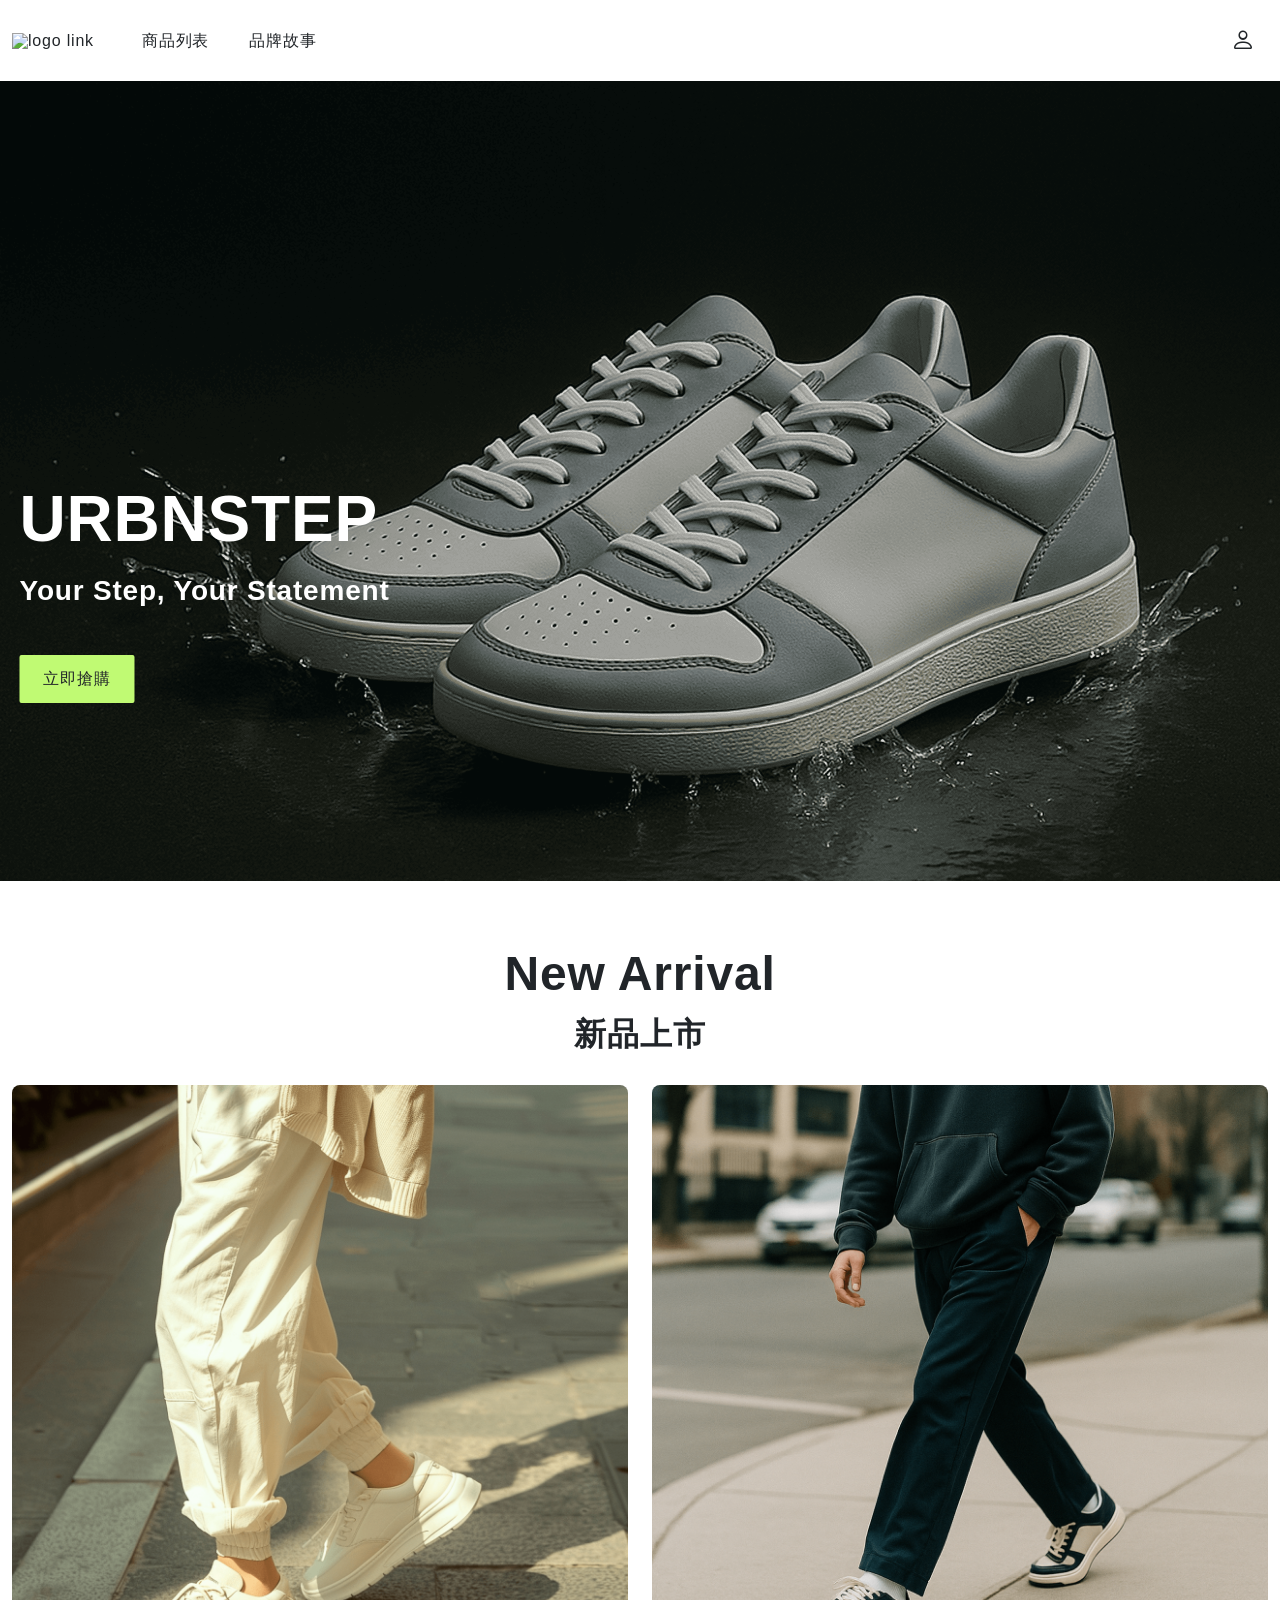
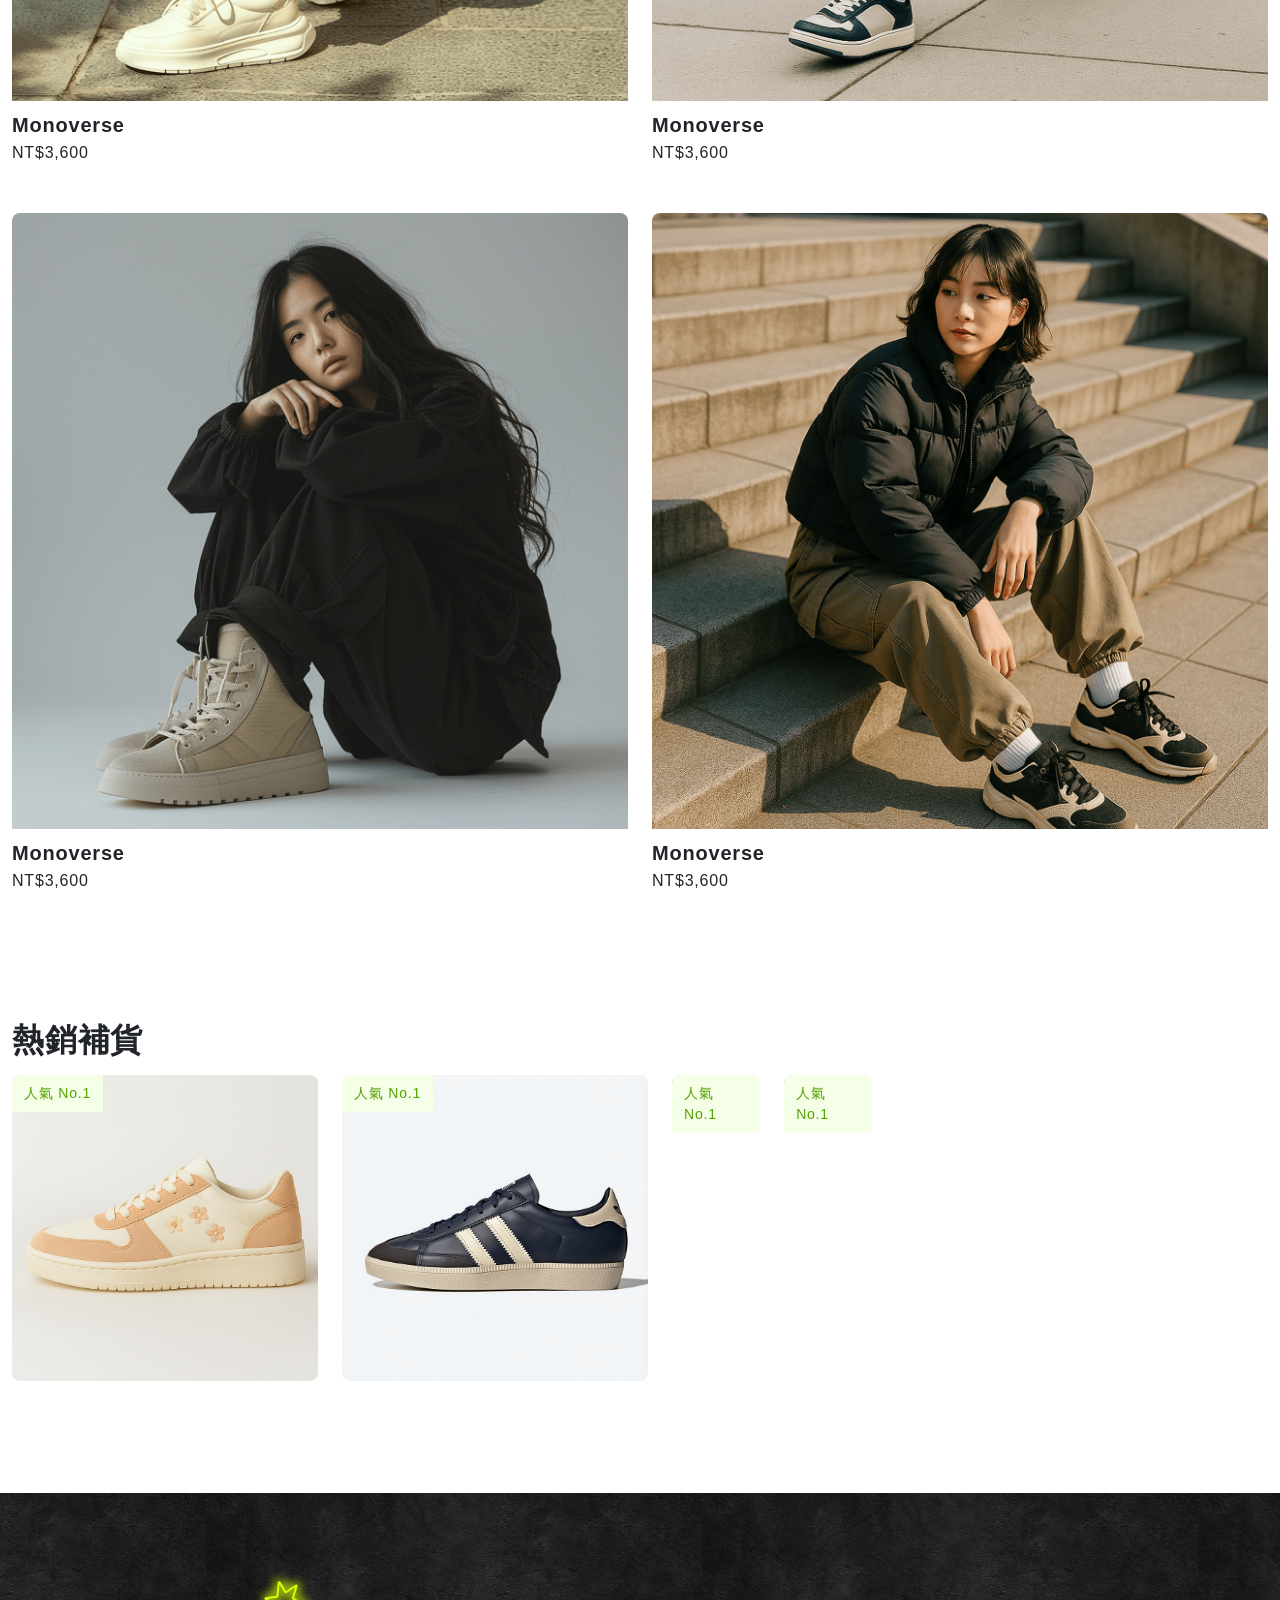
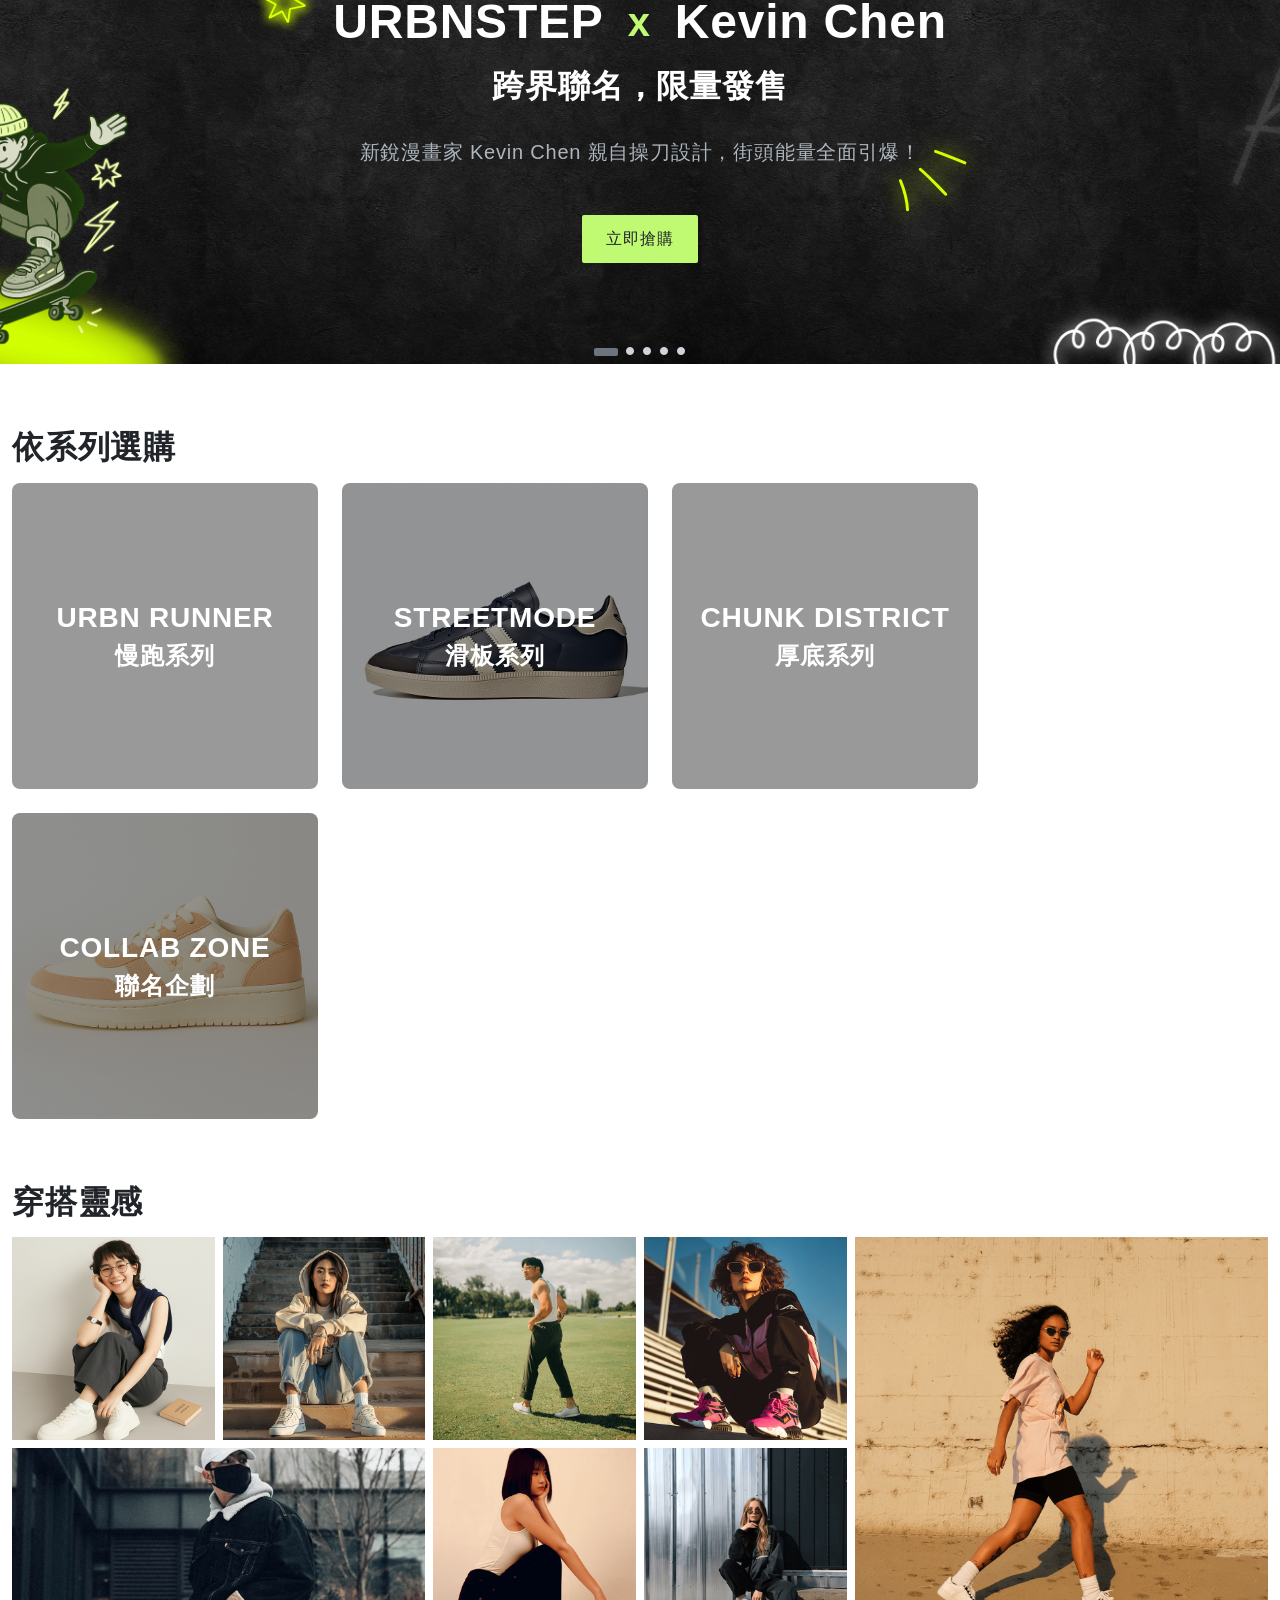
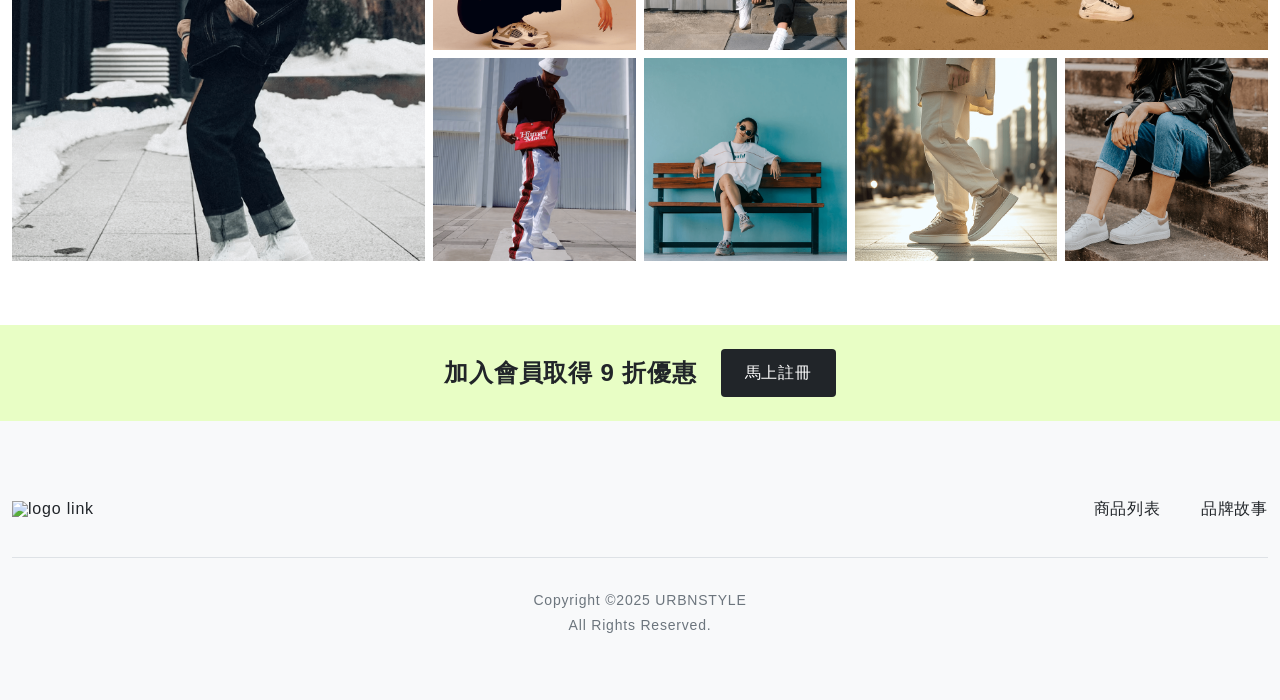
==== commit f1b57daa: "adjust wrong word" ====
--- a/index.html
+++ b/index.html
@@ -41,12 +41,12 @@
     <div class="hero">
         <div class="container">
             <div class="layout col-5 col-mb-12">
-                <div class="hero-content d-mb-none">
+                <div class="hero-content d-mb-none d-flex flex-column align-start">
                     <div class="hero-content-title margin-bottom-3xl margin-bottom-mb-2xl">
                         <h1 class="display1 margin-bottom-m display-mb-2">URBNSTEP</h1>
                         <h3 class="headings-h3 headings-mb-h5">Your Step, Your Statement</h3>
                     </div>
-                    <button type="button" class="label-md button-buy radius-xs">立即選購</button>
+                    <a href="product-list.html" class="label-md button-buy radius-xs">立即搶購</a>
                 </div>
             </div>
             <div class="hero-content-mb d-none d-mb-flex d-mb-column align-mb-start">
@@ -54,7 +54,7 @@
                     <h1 class="display1 margin-bottom-m display-mb-2">URBNSTEP</h1>
                     <h3 class="headings-h3 headings-mb-h5">Your Step, Your Statement</h3>
                 </div>
-                <button type="button" class="label-md button-buy radius-xs">立即選購</button>
+                <a href="product-list.html" class="label-md button-buy radius-xs">立即搶購</a>
             </div>
         </div>
     </div>
@@ -130,12 +130,12 @@
             <div class="collaboration-content">
                 <div class="collaboration-content-campaign">
                     <div class="layout col-6 m0-auto col-mb-12">        
-                        <div class="collaboration-content-campaign-word">
+                        <div class="collaboration-content-campaign-word d-flex flex-column align-center">
                             <img src="./img/index/sparkle.svg" alt="decoration" class="decoration-1">
                             <img src="./img/index/star.svg" alt="decoration" class="decoration-2">
                             <div class="collaboration-content-campaign-word-title margin-bottom-3xl margin-bottom-mb-xl">
                                 <div class="collaboration-content-campaign-word-title-main margin-bottom-xl">
-                                    <div class="collaboration-content-campaign-word-title-main-kevin d-flex jcc spacing-l spacing-mb-xs margin-bottom-m d-mb-column">
+                                    <div class="collaboration-content-campaign-word-title-main-kevin d-flex jcc spacing-l spacing-mb-xs margin-bottom-m d-mb-column align-center">
                                         <p class="display2 headings-mb-h2">URBNSTEP</p>
                                         <h1 class="headings-h1 headings-mb-h3">x</h1>
                                         <p class="display2 headings-mb-h2">Kevin Chen</p>
@@ -146,7 +146,7 @@
                                 <p class="color-n500 paragraph-mb-md d-none d-mb-block">新銳漫畫家 Kevin Chen 親自操刀設計</p>
                                 <p class="color-n500 paragraph-mb-md d-none d-mb-block">街頭能量全面引爆！</p>
                             </div>
-                            <button type="button" class="label-md button-buy radius-xs">立即搶購</button>
+                            <a href="product-list.html" class="label-md button-buy radius-xs">立即搶購</a>
                         </div>
                     </div>
                 </div>
--- a/stylesheets/all.css
+++ b/stylesheets/all.css
@@ -76,7 +76,6 @@
   display: block;
   max-width: 100%;
   height: auto;
-  vertical-align: middle;
 }
 
 button {
@@ -357,6 +356,10 @@
 
 .align-center {
   align-items: center;
+}
+
+.align-start {
+  align-items: start;
 }
 
 /* 把右邊多餘的空間往左排 */
@@ -511,6 +514,51 @@
   width: 100%;
 }
 
+.main-product-section-list-card,
+.recommend-card,
+.hover-selected,
+.main-items-card,
+.main-content-card,
+.hot-content-list,
+.series-card-item1,
+.series-card-item2,
+.series-card-item3,
+.series-card-item4 {
+  border-radius: 8px;
+  position: relative;
+  overflow: hidden;
+}
+.main-product-section-list-card::after,
+.recommend-card::after,
+.hover-selected::after,
+.main-items-card::after,
+.main-content-card::after,
+.hot-content-list::after,
+.series-card-item1::after,
+.series-card-item2::after,
+.series-card-item3::after,
+.series-card-item4::after {
+  content: "";
+  position: absolute;
+  inset: 0;
+  background: rgba(0, 0, 0, 0.15);
+  opacity: 0;
+  transition: opacity 0.3s ease;
+  pointer-events: none;
+}
+.main-product-section-list-card:hover::after,
+.recommend-card:hover::after,
+.hover-selected:hover::after,
+.main-items-card:hover::after,
+.main-content-card:hover::after,
+.hot-content-list:hover::after,
+.series-card-item1:hover::after,
+.series-card-item2:hover::after,
+.series-card-item3:hover::after,
+.series-card-item4:hover::after {
+  opacity: 1;
+}
+
 .header-area {
   padding: 16px 0;
 }
@@ -560,6 +608,13 @@
   .coupon-content a {
     padding: 8px 16px;
   }
+}
+
+.coupon-content a:hover {
+  background-color: #495057;
+}
+.coupon-content a:active {
+  background-color: #343A40;
 }
 
 footer {
--- a/stylesheets/index.css
+++ b/stylesheets/index.css
@@ -76,7 +76,6 @@
   display: block;
   max-width: 100%;
   height: auto;
-  vertical-align: middle;
 }
 
 button {
@@ -357,6 +356,10 @@
 
 .align-center {
   align-items: center;
+}
+
+.align-start {
+  align-items: start;
 }
 
 /* 把右邊多餘的空間往左排 */
@@ -511,6 +514,51 @@
   width: 100%;
 }
 
+.main-product-section-list-card,
+.recommend-card,
+.hover-selected,
+.main-items-card,
+.main-content-card,
+.hot-content-list,
+.series-card-item1,
+.series-card-item2,
+.series-card-item3,
+.series-card-item4 {
+  border-radius: 8px;
+  position: relative;
+  overflow: hidden;
+}
+.main-product-section-list-card::after,
+.recommend-card::after,
+.hover-selected::after,
+.main-items-card::after,
+.main-content-card::after,
+.hot-content-list::after,
+.series-card-item1::after,
+.series-card-item2::after,
+.series-card-item3::after,
+.series-card-item4::after {
+  content: "";
+  position: absolute;
+  inset: 0;
+  background: rgba(0, 0, 0, 0.15);
+  opacity: 0;
+  transition: opacity 0.3s ease;
+  pointer-events: none;
+}
+.main-product-section-list-card:hover::after,
+.recommend-card:hover::after,
+.hover-selected:hover::after,
+.main-items-card:hover::after,
+.main-content-card:hover::after,
+.hot-content-list:hover::after,
+.series-card-item1:hover::after,
+.series-card-item2:hover::after,
+.series-card-item3:hover::after,
+.series-card-item4:hover::after {
+  opacity: 1;
+}
+
 .header-area {
   padding: 16px 0;
 }
@@ -560,6 +608,13 @@
   .coupon-content a {
     padding: 8px 16px;
   }
+}
+
+.coupon-content a:hover {
+  background-color: #495057;
+}
+.coupon-content a:active {
+  background-color: #343A40;
 }
 
 footer {
@@ -587,11 +642,11 @@
 
 /* 可以先將所有物件加上邊框，來判斷範圍
     border會佔據距離，outline不會
+
+*,*:before,*:after{
+	outline: 1px solid red;
+}
 */
-*, *:before, *:after {
-  outline: 1px solid red;
-}
-
 .bg-color-primary200 {
   background-color: #E8FEC5;
 }
@@ -635,6 +690,16 @@
   padding: 12px 24px;
 }
 
+.button-buy:hover {
+  background-color: #57A203;
+  color: #FFFFFF;
+}
+
+.button-buy:active {
+  background-color: #477A11;
+  color: #FFFFFF;
+}
+
 main {
   padding: 64px 0;
 }
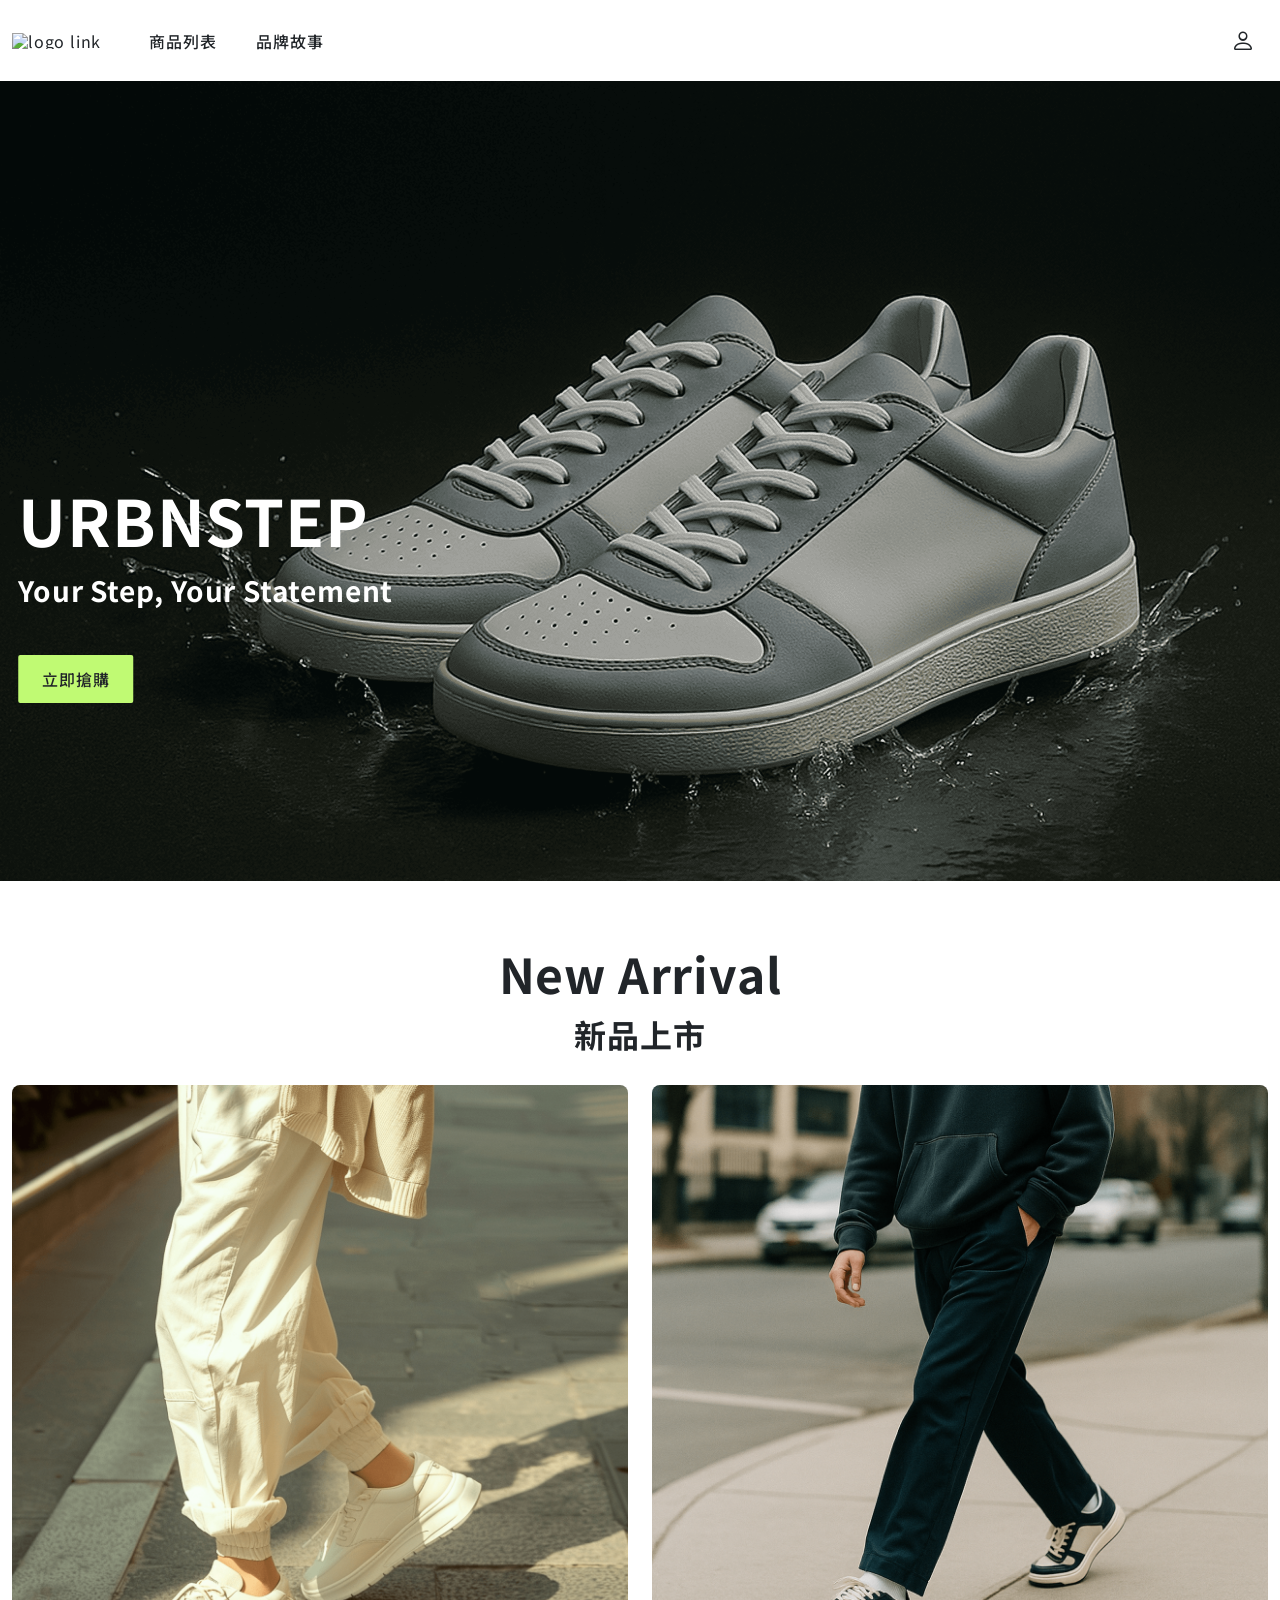
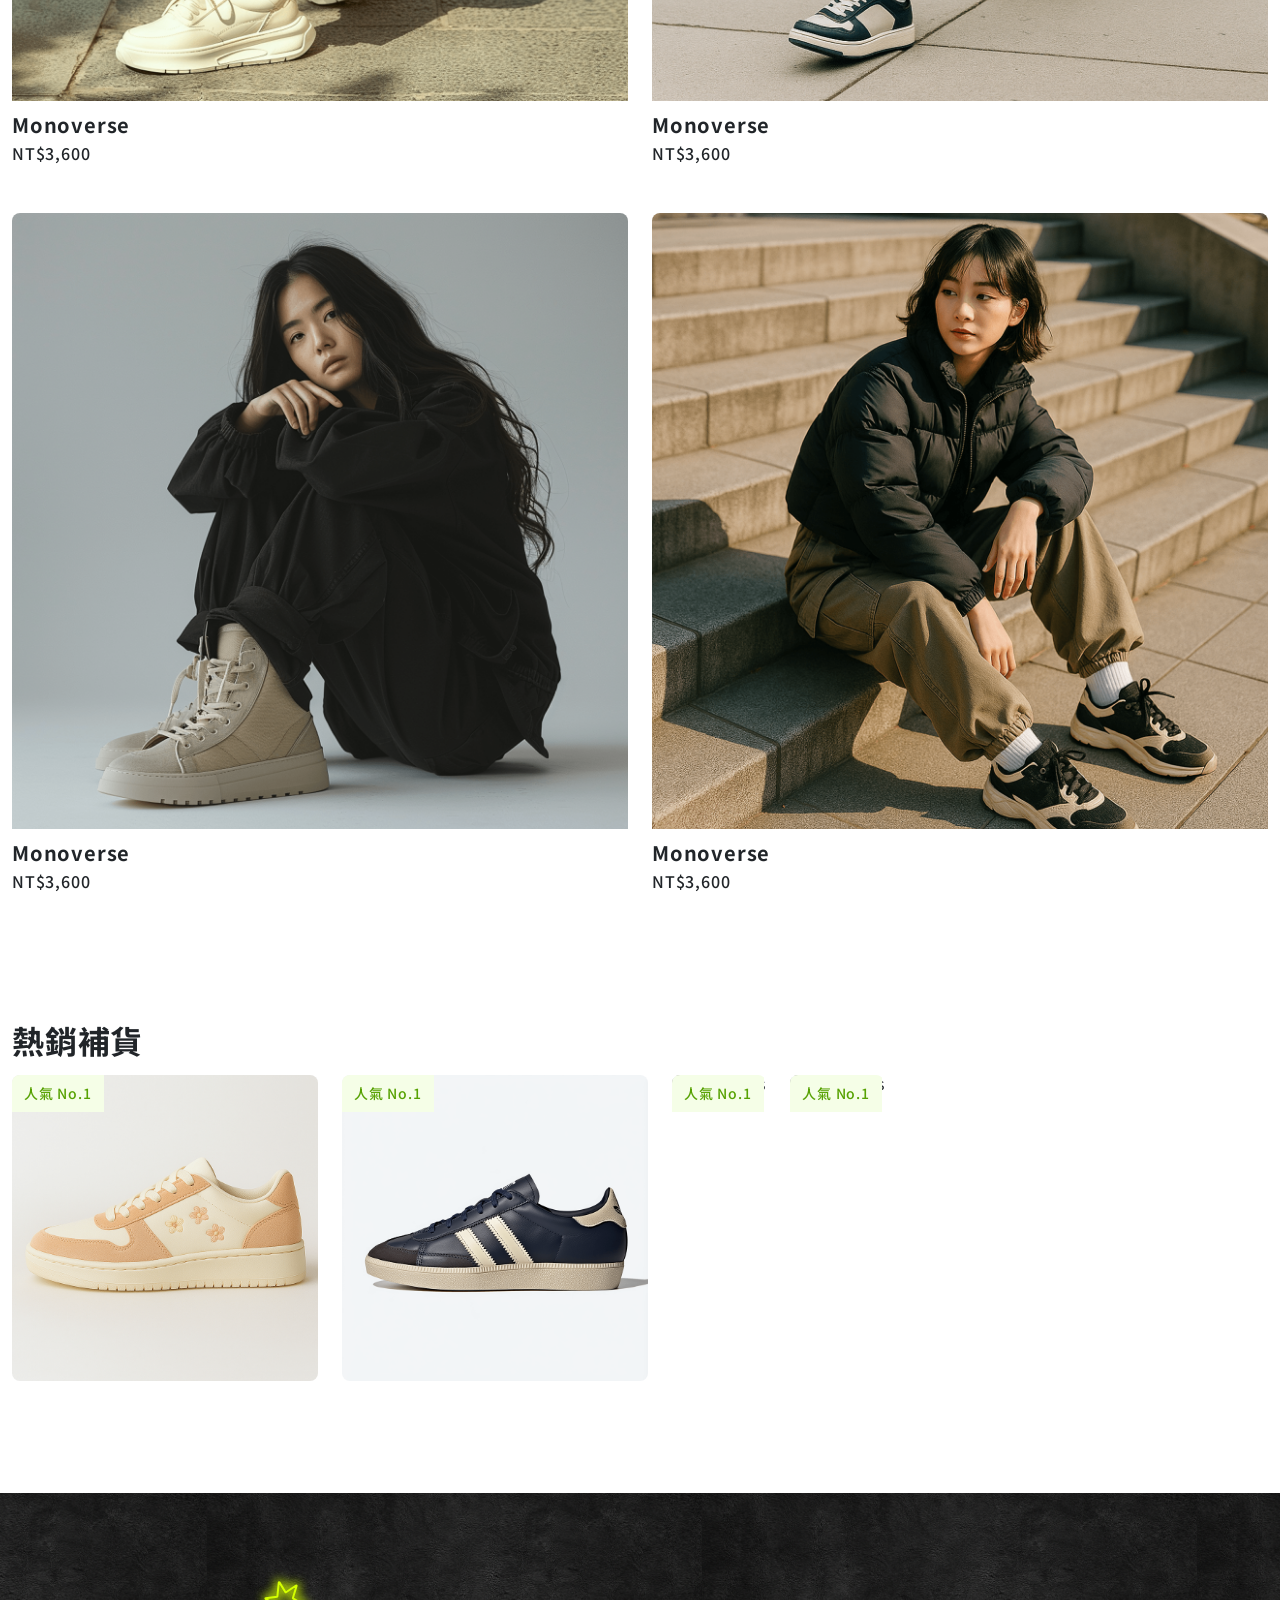
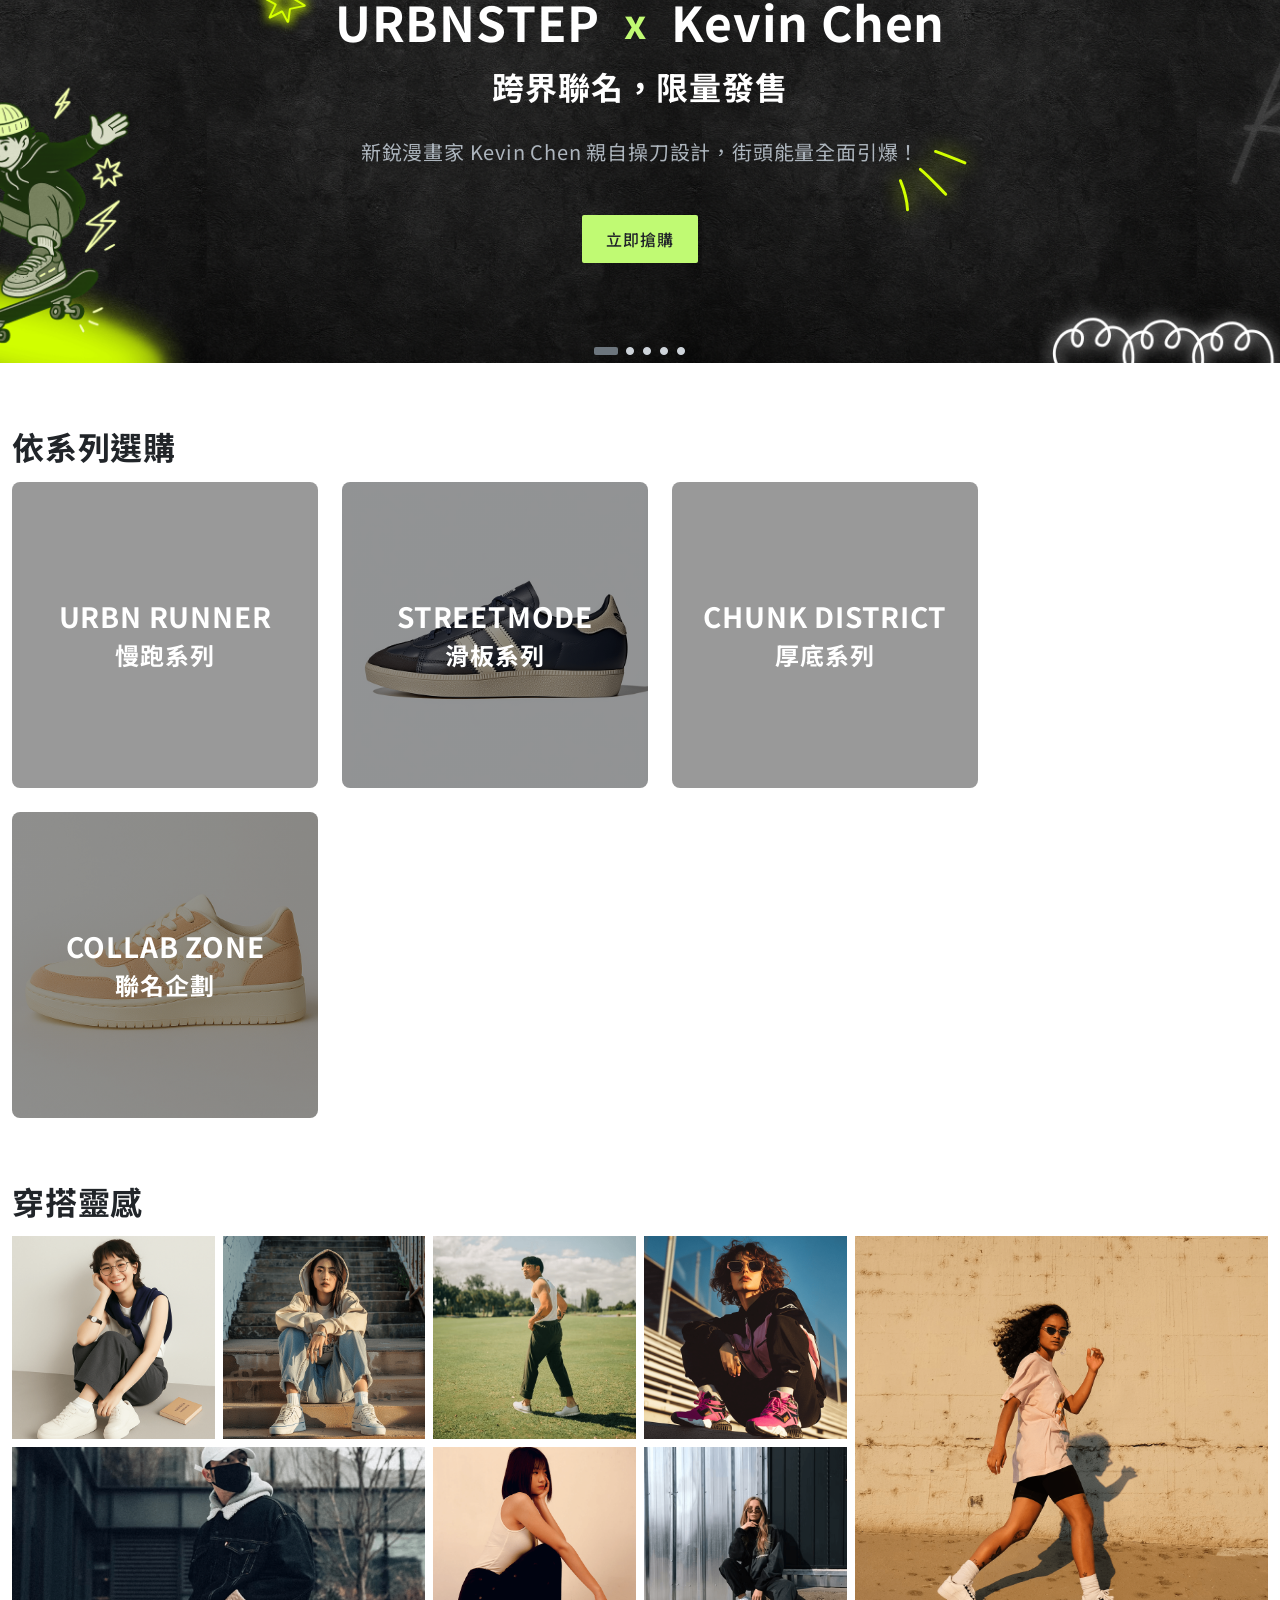
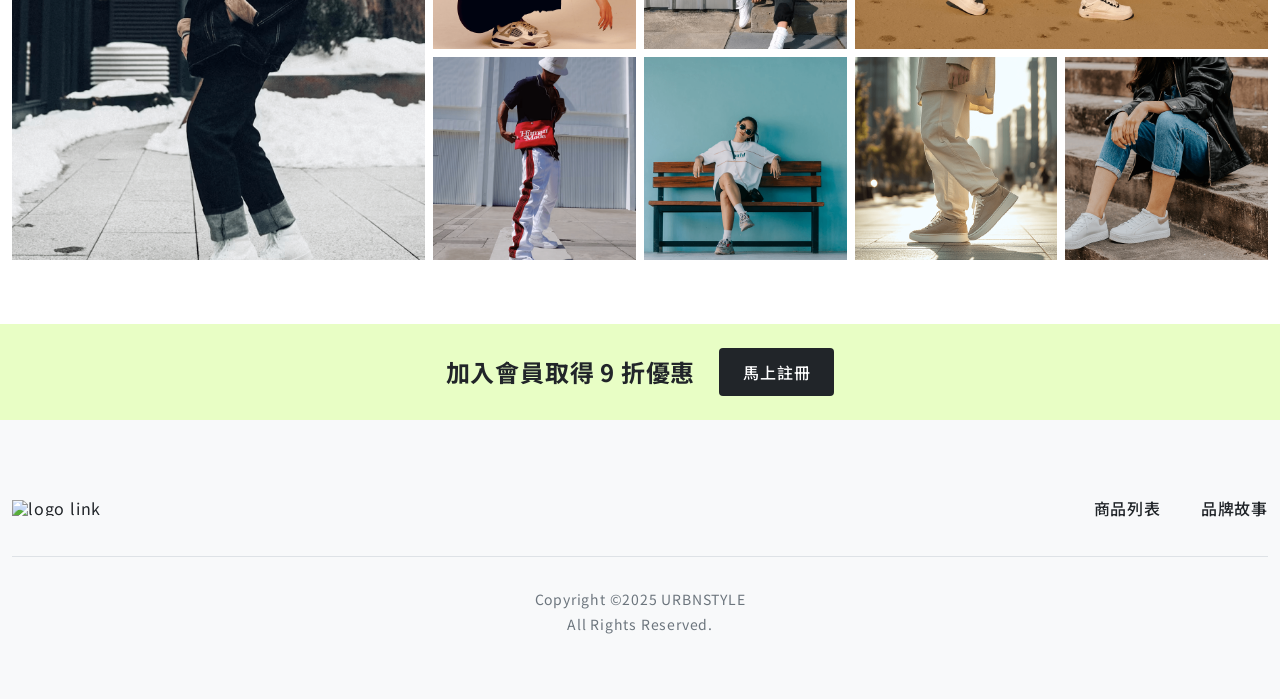
==== commit 2c809a5a: "update font-family" ====
--- a/index.html
+++ b/index.html
@@ -11,6 +11,12 @@
     <!--bootstrap icons-->
     <link rel="stylesheet" href="https://cdn.jsdelivr.net/npm/bootstrap-icons/font/bootstrap-icons.css">
     <link rel="stylesheet" href="https://fonts.googleapis.com/css2?family=Material+Symbols+Outlined:opsz,wght,FILL,GRAD@20..48,100..700,0..1,-25..0" />
+
+    <!--google font: Noto Sans TC-->
+    <link rel="preconnect" href="https://fonts.googleapis.com">
+    <link rel="preconnect" href="https://fonts.gstatic.com" crossorigin>
+    <link href="https://fonts.googleapis.com/css2?family=Noto+Sans+TC:wght@100..900&display=swap" rel="stylesheet">
+
 </head>
 <body>
     <header>
@@ -227,19 +233,21 @@
                         </div>
                     </div>
                 </div>
-                <div class="inspiration-content-photo-mb d-none d-mb-flex spacing-mb-m d-mb-block">
-                    <img src="./img/index/inspiration-1.png" alt="inspiration photo">
-                    <img src="./img/index/inspiration-2.png" alt="inspiration photo">
-                    <img src="./img/index/inspiration-3.png" alt="inspiration photo">
-                    <img src="./img/index/inspiration-4.png" alt="inspiration photo">
-                    <img src="./img/index/inspiration-5.png" alt="inspiration photo">
-                    <img src="./img/index/inspiration-6.png" alt="inspiration photo">
-                    <img src="./img/index/inspiration-7.png" alt="inspiration photo">
-                    <img src="./img/index/inspiration-8.png" alt="inspiration photo">
-                    <img src="./img/index/inspiration-9.png" alt="inspiration photo">
-                    <img src="./img/index/inspiration-10.png" alt="inspiration photo">
-                    <img src="./img/index/inspiration-11.png" alt="inspiration photo">
-                    <img src="./img/index/inspiration-12.png" alt="inspiration photo">
+                <div class="inspiration-content-photo-mb-area">
+                    <ul class="inspiration-content-photo-mb d-none d-mb-flex spacing-mb-m">
+                        <li><img src="./img/index/inspiration-1.png" alt="inspiration photo"></li>
+                        <li><img src="./img/index/inspiration-2.png" alt="inspiration photo"></li>
+                        <li><img src="./img/index/inspiration-3.png" alt="inspiration photo"></li>
+                        <li><img src="./img/index/inspiration-4.png" alt="inspiration photo"></li>
+                        <li><img src="./img/index/inspiration-5.png" alt="inspiration photo"></li>
+                        <li><img src="./img/index/inspiration-6.png" alt="inspiration photo"></li>
+                        <li><img src="./img/index/inspiration-7.png" alt="inspiration photo"></li>
+                        <li><img src="./img/index/inspiration-8.png" alt="inspiration photo"></li>
+                        <li><img src="./img/index/inspiration-9.png" alt="inspiration photo"></li>
+                        <li><img src="./img/index/inspiration-10.png" alt="inspiration photo"></li>
+                        <li><img src="./img/index/inspiration-11.png" alt="inspiration photo"></li>
+                        <li><img src="./img/index/inspiration-12.png" alt="inspiration photo"></li>
+                    </ul>
                 </div>
             </div>
         </div>
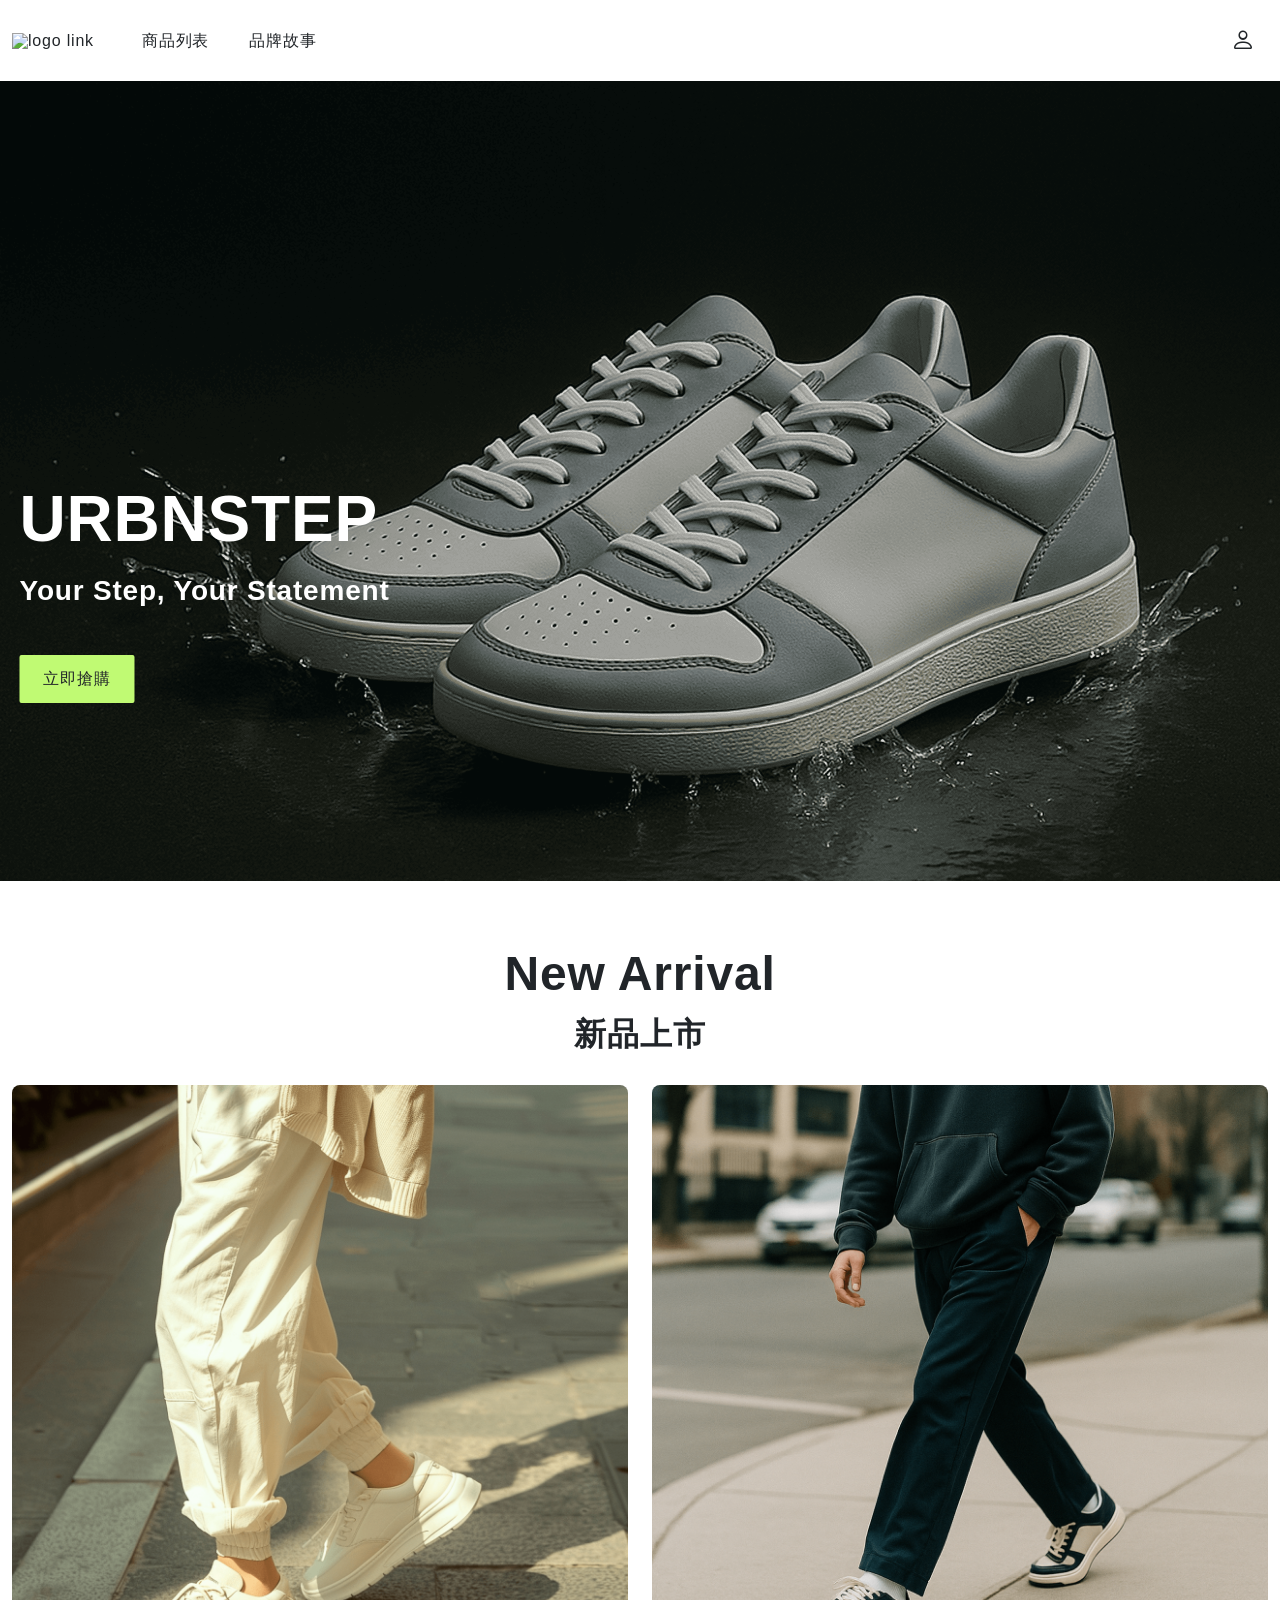
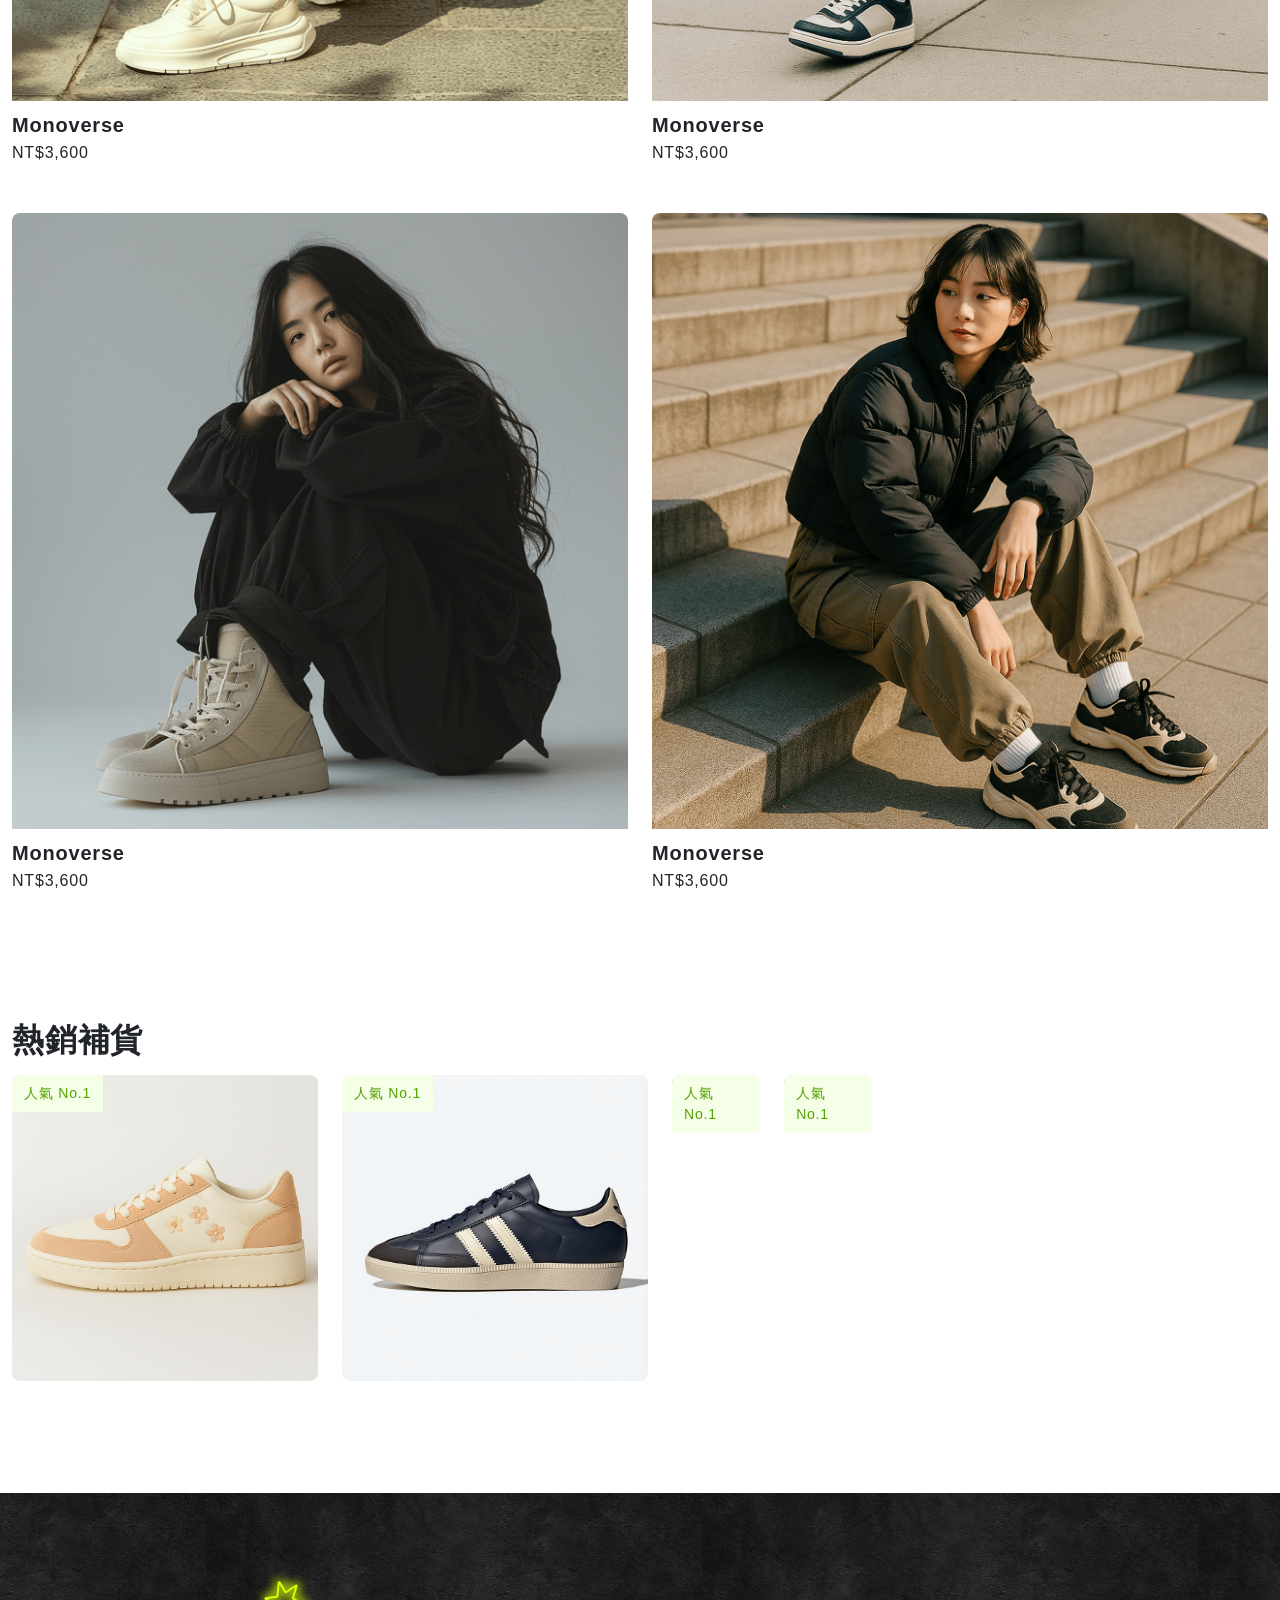
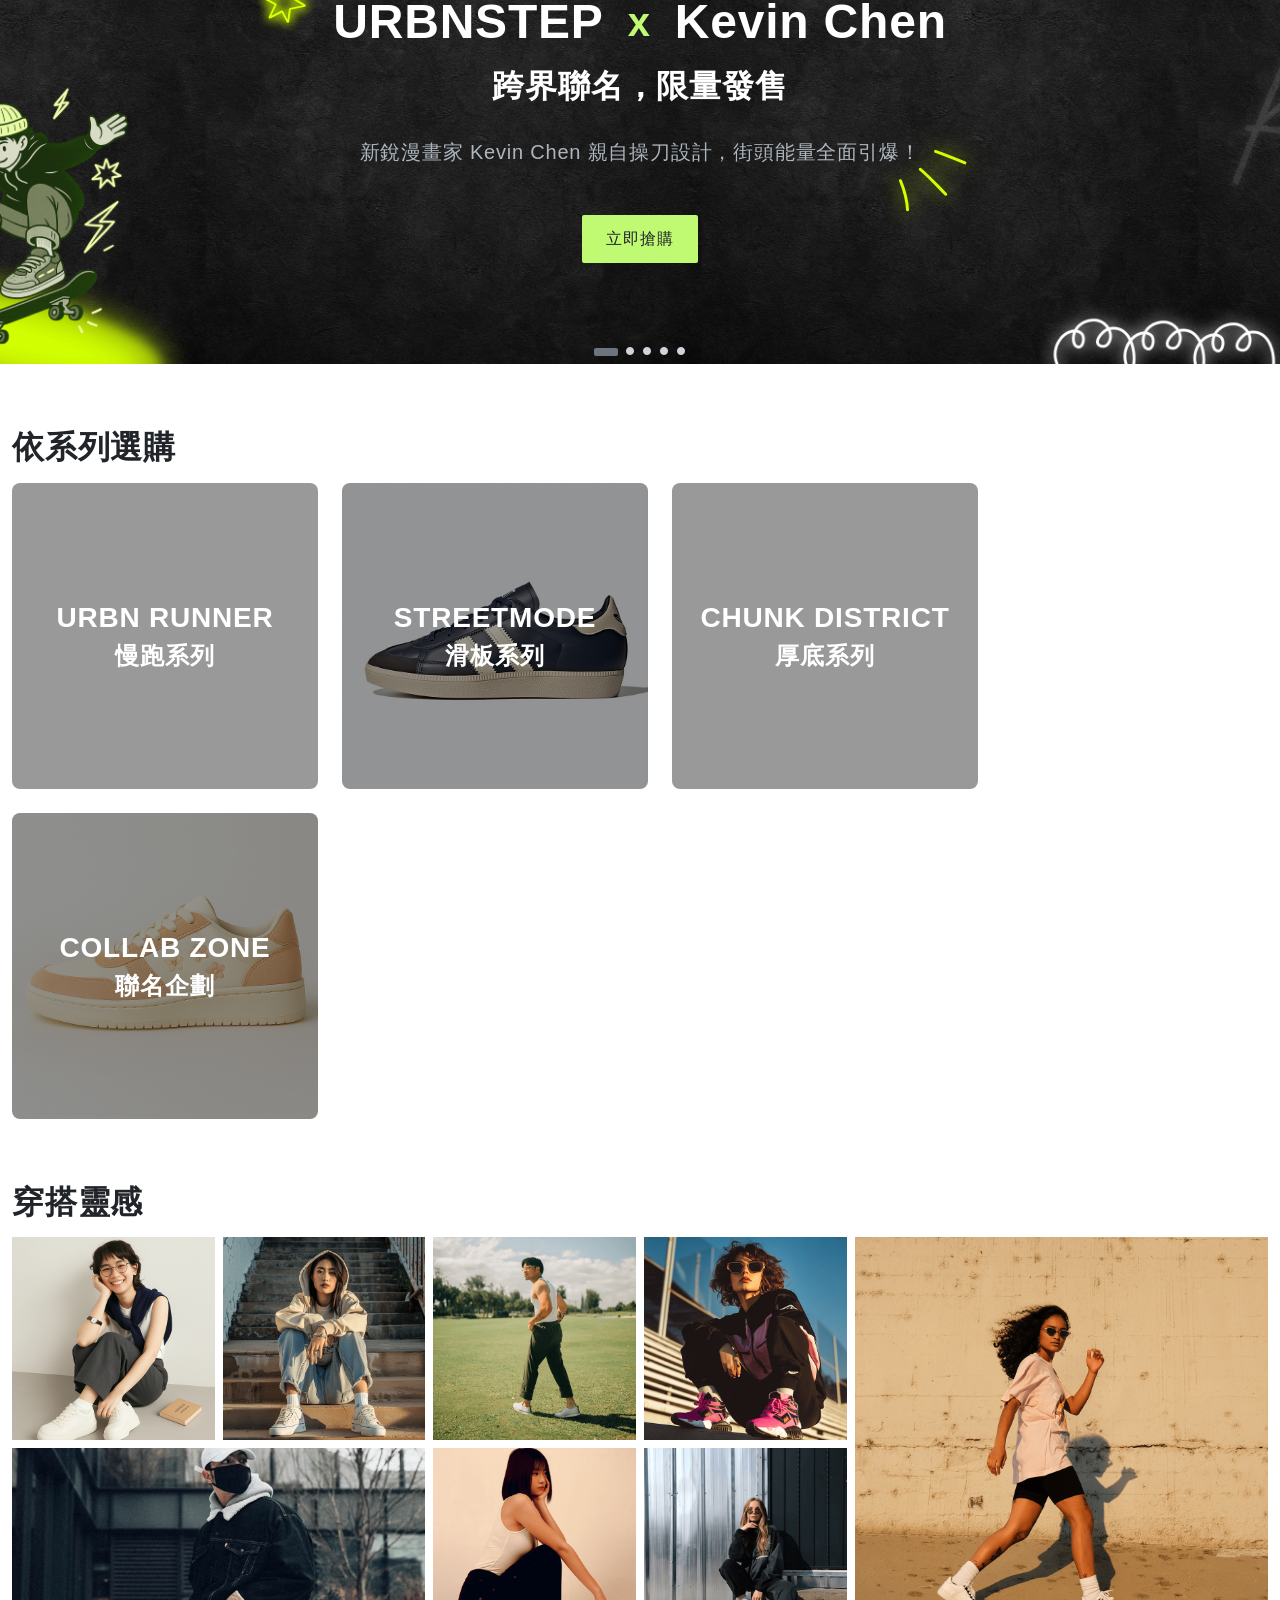
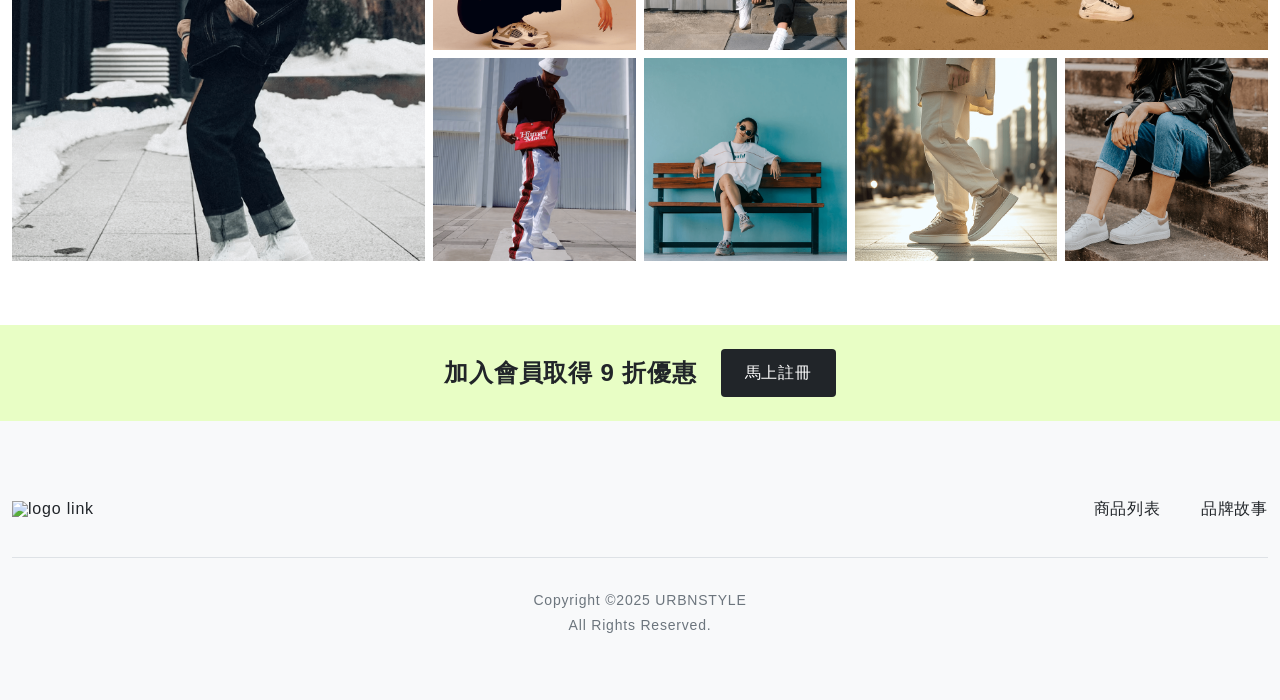
==== commit 123f6d6b: "change font-family resource" ====
--- a/index.html
+++ b/index.html
@@ -11,11 +11,6 @@
     <!--bootstrap icons-->
     <link rel="stylesheet" href="https://cdn.jsdelivr.net/npm/bootstrap-icons/font/bootstrap-icons.css">
     <link rel="stylesheet" href="https://fonts.googleapis.com/css2?family=Material+Symbols+Outlined:opsz,wght,FILL,GRAD@20..48,100..700,0..1,-25..0" />
-
-    <!--google font: Noto Sans TC-->
-    <link rel="preconnect" href="https://fonts.googleapis.com">
-    <link rel="preconnect" href="https://fonts.gstatic.com" crossorigin>
-    <link href="https://fonts.googleapis.com/css2?family=Noto+Sans+TC:wght@100..900&display=swap" rel="stylesheet">
 
 </head>
 <body>
--- a/stylesheets/all.css
+++ b/stylesheets/all.css
@@ -1,641 +1 @@
-@charset "UTF-8";
-/* http://meyerweb.com/eric/tools/css/reset/ 
-   v2.0 | 20110126
-   License: none (public domain)
-*/
-html, body, div, span, applet, object, iframe,
-h1, h2, h3, h4, h5, h6, p, blockquote, pre,
-a, abbr, acronym, address, big, cite, code,
-del, dfn, em, img, ins, kbd, q, s, samp,
-small, strike, strong, sub, sup, tt, var,
-b, u, i, center,
-dl, dt, dd, ol, ul, li,
-fieldset, form, label, legend,
-table, caption, tbody, tfoot, thead, tr, th, td,
-article, aside, canvas, details, embed,
-figure, figcaption, footer, header, hgroup,
-menu, nav, output, ruby, section, summary,
-time, mark, audio, video {
-  margin: 0;
-  padding: 0;
-  border: 0;
-  font-size: 100%;
-  font: inherit;
-  vertical-align: baseline;
-}
-
-/* HTML5 display-role reset for older browsers */
-article, aside, details, figcaption, figure,
-footer, header, hgroup, menu, nav, section {
-  display: block;
-}
-
-body {
-  line-height: 1;
-}
-
-ol, ul {
-  list-style: none;
-}
-
-blockquote, q {
-  quotes: none;
-}
-
-blockquote:before, blockquote:after,
-q:before, q:after {
-  content: "";
-  content: none;
-}
-
-table {
-  border-collapse: collapse;
-  border-spacing: 0;
-}
-
-/* 全域都套用border-box
-    包含了padding和border的區域
-*/
-*, *::before, *::after {
-  box-sizing: border-box;
-}
-
-a {
-  text-decoration: none;
-  color: inherit;
-  display: block;
-}
-
-/* 清除圖片底部預設的空隙：img預設為inline元素，會依照文字基線（baseline）進行垂直對齊，因此會在底部保留約3~5px的空間，用來容納文字的descender 
-    處理方式1：display:block
-        將圖片改為區塊元素，直接避免 inline 元素的基線空隙問題
-    處理方式2：vertical-align: middle
-        保留 inline 特性，調整圖片與文字基線的對齊方式
-設定img為流動圖片，避免破版*/
-img {
-  display: block;
-  max-width: 100%;
-  height: auto;
-}
-
-button {
-  font: inherit;
-  color: inherit;
-  background-color: transparent;
-  border: none;
-}
-
-:root {
-  --column: 12; /* 拆分成12格網格系統 */
-  --gutter: 24px; /* gutter配置24px */
-}
-
-.col-2 {
-  --span: 2;
-  --gap-count: calc(var(--span) - 1);
-  width: calc((100% - var(--gutter) * (var(--column) - 1)) / var(--column) * var(--span) + var(--gutter) * var(--gap-count));
-}
-
-.col-3 {
-  --span: 3;
-  --gap-count: calc(var(--span) - 1);
-  width: calc((100% - var(--gutter) * (var(--column) - 1)) / var(--column) * var(--span) + var(--gutter) * var(--gap-count));
-}
-
-.col-4 {
-  --span: 4;
-  --gap-count: calc(var(--span) - 1);
-  width: calc((100% - var(--gutter) * (var(--column) - 1)) / var(--column) * var(--span) + var(--gutter) * var(--gap-count));
-}
-
-.col-5 {
-  --span: 5;
-  --gap-count: calc(var(--span) - 1);
-  width: calc((100% - var(--gutter) * (var(--column) - 1)) / var(--column) * var(--span) + var(--gutter) * var(--gap-count));
-}
-
-.col-6 {
-  --span: 6;
-  --gap-count: calc(var(--span) - 1);
-  width: calc((100% - var(--gutter) * (var(--column) - 1)) / var(--column) * var(--span) + var(--gutter) * var(--gap-count));
-}
-
-.col-7 {
-  --span: 7;
-  --gap-count: calc(var(--span) - 1);
-  width: calc((100% - var(--gutter) * (var(--column) - 1)) / var(--column) * var(--span) + var(--gutter) * var(--gap-count));
-}
-
-.col-8 {
-  --span: 8;
-  --gap-count: calc(var(--span) - 1);
-  width: calc((100% - var(--gutter) * (var(--column) - 1)) / var(--column) * var(--span) + var(--gutter) * var(--gap-count));
-}
-
-.col-10 {
-  --span: 10;
-  --gap-count: calc(var(--span) - 1);
-  width: calc((100% - var(--gutter) * (var(--column) - 1)) / var(--column) * var(--span) + var(--gutter) * var(--gap-count));
-}
-
-.display1 {
-  font-size: 4rem;
-  line-height: 1.2;
-  font-weight: 700;
-}
-
-.display2 {
-  font-size: 3rem;
-  line-height: 1.2;
-  font-weight: 700;
-}
-
-.headings-h1 {
-  font-size: 2.5rem;
-  line-height: 1.2;
-  font-weight: 700;
-}
-
-.headings-h2 {
-  font-size: 2rem;
-  line-height: 1.2;
-  font-weight: 700;
-}
-
-.headings-h3 {
-  font-size: 1.75rem;
-  line-height: 1.2;
-  font-weight: 700;
-}
-
-.headings-h4 {
-  font-size: 1.5rem;
-  line-height: 1.2;
-  font-weight: 700;
-}
-
-.headings-h5 {
-  font-size: 1.25rem;
-  line-height: 1.2;
-  font-weight: 700;
-}
-
-.headings-h6 {
-  font-size: 1rem;
-  line-height: 1.2;
-  font-weight: 700;
-}
-
-.label-lg {
-  font-size: 1.25rem;
-  line-height: 1.5;
-  font-weight: 500;
-}
-
-.label-md {
-  font-size: 1rem;
-  line-height: 1.5;
-  font-weight: 500;
-}
-
-.label-sm {
-  font-size: 0.875rem;
-  line-height: 1.5;
-  font-weight: 500;
-}
-
-.label-xs {
-  font-size: 0.75rem;
-  line-height: 1.5;
-  font-weight: 500;
-}
-
-.paragraph-lg {
-  font-size: 1.25rem;
-  line-height: 1.5;
-  font-weight: 400;
-}
-
-.paragraph-md {
-  font-size: 1rem;
-  line-height: 1.5;
-  font-weight: 400;
-}
-
-.paragraph-sm {
-  font-size: 0.875rem;
-  line-height: 1.5;
-  font-weight: 400;
-}
-
-.paragraph-xs {
-  font-size: 0.75rem;
-  line-height: 1.5;
-  font-weight: 400;
-}
-
-.spacing-xxs {
-  gap: 4px;
-}
-
-.margin-bottom-xxs {
-  margin-bottom: 4px;
-}
-
-.spacing-xs {
-  gap: 8px;
-}
-
-.margin-bottom-xs {
-  margin-bottom: 8px;
-}
-
-.spacing-s {
-  gap: 12px;
-}
-
-.margin-bottom-s {
-  margin-bottom: 12px;
-}
-
-.spacing-m {
-  gap: 16px;
-}
-
-.margin-bottom-m {
-  margin-bottom: 16px;
-}
-
-.spacing-l {
-  gap: 24px;
-}
-
-.margin-bottom-l {
-  margin-bottom: 24px;
-}
-
-.spacing-xl {
-  gap: 32px;
-}
-
-.margin-bottom-xl {
-  margin-bottom: 32px;
-}
-
-.padding-bottom-xl {
-  padding-bottom: 32px;
-}
-
-.spacing-2xl {
-  gap: 40px;
-}
-
-.spacing-3xl {
-  gap: 48px;
-}
-
-.margin-bottom-3xl {
-  margin-bottom: 48px;
-}
-
-.padding-bottom-3xl {
-  padding-bottom: 48px;
-}
-
-.spacing-4xl {
-  gap: 56px;
-}
-
-.spacing-5xl {
-  gap: 64px;
-}
-
-.margin-bottom-5xl {
-  margin-bottom: 64px;
-}
-
-.spacing-6xl {
-  gap: 80px;
-}
-
-.radius-xs {
-  border-radius: 2px;
-}
-
-.radius-sm {
-  border-radius: 4px;
-}
-
-.radius-md {
-  border-radius: 12px;
-}
-
-.radius-rounded {
-  border-radius: 1000px;
-}
-
-.d-flex {
-  display: flex;
-}
-
-.flex-column {
-  flex-direction: column;
-}
-
-.flex-wrap {
-  flex-wrap: wrap;
-}
-
-.jcsb {
-  justify-content: space-between;
-}
-
-.jcc {
-  justify-content: center;
-}
-
-.align-center {
-  align-items: center;
-}
-
-.align-start {
-  align-items: start;
-}
-
-/* 把右邊多餘的空間往左排 */
-.ml-auto {
-  margin-left: auto;
-}
-
-.m0-auto {
-  margin: 0 auto;
-}
-
-.d-none {
-  display: none;
-}
-
-@media (max-width: 543px) {
-  .display-mb-2 {
-    font-size: 3rem;
-    line-height: 1.2;
-    font-weight: 700;
-  }
-  .label-mb-sm {
-    font-size: 0.875rem;
-    line-height: 1.5;
-    font-weight: 500;
-  }
-  .label-mb-md {
-    font-size: 1rem;
-    line-height: 1.5;
-    font-weight: 500;
-  }
-  .headings-mb-h3 {
-    font-size: 1.75rem;
-    line-height: 1.2;
-    font-weight: 700;
-  }
-  .headings-mb-h4 {
-    font-size: 1.5rem;
-    line-height: 1.2;
-    font-weight: 700;
-  }
-  .headings-mb-h5 {
-    font-size: 1.25rem;
-    line-height: 1.2;
-    font-weight: 700;
-  }
-  .headings-mb-h6 {
-    font-size: 1rem;
-    line-height: 1.2;
-    font-weight: 700;
-  }
-  .paragraph-mb-sm {
-    font-size: 0.875rem;
-    line-height: 1.5;
-    font-weight: 400;
-  }
-  .paragraph-mb-md {
-    font-size: 1rem;
-    line-height: 1.5;
-    font-weight: 400;
-  }
-  .spacing-mb-0 {
-    gap: 0px;
-  }
-  .spacing-mb-xxs {
-    gap: 4px;
-  }
-  .spacing-mb-xs {
-    gap: 8px;
-  }
-  .margin-bottom-mb-xs {
-    margin-bottom: 8px;
-  }
-  .spacing-mb-s {
-    gap: 12px;
-  }
-  .margin-bottom-mb-s {
-    margin-bottom: 12px;
-  }
-  .spacing-mb-m {
-    gap: 16px;
-  }
-  .margin-bottom-mb-m {
-    margin-bottom: 16px;
-  }
-  .spacing-mb-l {
-    gap: 24px;
-  }
-  .margin-bottom-mb-l {
-    margin-bottom: 24px;
-  }
-  .margin-bottom-mb-xl {
-    margin-bottom: 32px;
-  }
-  .margin-bottom-mb-2xl {
-    margin-bottom: 40px;
-  }
-  .px-mb-12 {
-    padding: 0px 12px;
-  }
-  /* 在md以下，原本隱藏的要打開 */
-  .d-mb-block {
-    display: block;
-  }
-  /* 在md以下，原本打開的要隱藏 */
-  .d-mb-none {
-    display: none;
-  }
-  .d-mb-column {
-    flex-direction: column;
-  }
-  .d-mb-flex {
-    display: flex;
-  }
-  .jcsb-mb {
-    justify-content: space-between;
-  }
-  .flex-mb-nowrap {
-    flex-wrap: nowrap;
-  }
-  .align-mb-start {
-    align-items: start;
-  }
-  .align-mb-center {
-    align-items: center;
-  }
-  .text-mb-start {
-    text-align: start;
-  }
-  .w-md-full {
-    width: 100%;
-    height: auto;
-  }
-  .col-mb-12 {
-    --span: 12;
-    --gap-count: calc(var(--span) - 1);
-    width: calc((100% - var(--gutter) * (var(--column) - 1)) / var(--column) * var(--span) + var(--gutter) * var(--gap-count));
-  }
-}
-body {
-  letter-spacing: 0.05em;
-  font-family: "Noto Sans TC", sans-serif;
-  color: #212529;
-  margin: 0 auto;
-}
-
-/* 避免畫面縮小時貼其邊界，左右保留12px留白，並將最大寬度設為1296+24= 1320*/
-.container {
-  max-width: 1320px;
-  margin: 0 auto;
-  padding: 0px 12px;
-  width: 100%;
-}
-
-.main-product-section-list-card,
-.recommend-card,
-.hover-selected,
-.main-items-card,
-.main-content-card,
-.hot-content-list,
-.series-card-item1,
-.series-card-item2,
-.series-card-item3,
-.series-card-item4 {
-  border-radius: 8px;
-  position: relative;
-  overflow: hidden;
-}
-.main-product-section-list-card::after,
-.recommend-card::after,
-.hover-selected::after,
-.main-items-card::after,
-.main-content-card::after,
-.hot-content-list::after,
-.series-card-item1::after,
-.series-card-item2::after,
-.series-card-item3::after,
-.series-card-item4::after {
-  content: "";
-  position: absolute;
-  inset: 0;
-  background: rgba(0, 0, 0, 0.15);
-  opacity: 0;
-  transition: opacity 0.3s ease;
-  pointer-events: none;
-}
-.main-product-section-list-card:hover::after,
-.recommend-card:hover::after,
-.hover-selected:hover::after,
-.main-items-card:hover::after,
-.main-content-card:hover::after,
-.hot-content-list:hover::after,
-.series-card-item1:hover::after,
-.series-card-item2:hover::after,
-.series-card-item3:hover::after,
-.series-card-item4:hover::after {
-  opacity: 1;
-}
-
-.header-area {
-  padding: 16px 0;
-}
-.header-area-member a {
-  padding: 12px;
-}
-.header-area-member a i {
-  font-size: 24px;
-}
-.header-area-member a:hover {
-  color: #57A203;
-}
-
-.header-nav-link a {
-  padding: 12px 0;
-}
-.header-nav-link a:hover {
-  color: #57A203;
-}
-
-.header-mb-nav-link li {
-  width: 50%;
-  text-align: center;
-}
-.header-mb-nav-link a {
-  padding: 12px 0;
-}
-
-.coupon {
-  background-color: #E8FEC5;
-}
-.coupon-content {
-  padding: 24px 0;
-  margin-top: 48px;
-}
-@media (max-width: 576px) {
-  .coupon-content {
-    margin-top: 24px;
-  }
-}
-.coupon-content a {
-  color: #FFFFFF;
-  background-color: #212529;
-  padding: 12px 24px;
-}
-@media (max-width: 576px) {
-  .coupon-content a {
-    padding: 8px 16px;
-  }
-}
-
-.coupon-content a:hover {
-  background-color: #495057;
-}
-.coupon-content a:active {
-  background-color: #343A40;
-}
-
-footer {
-  background-color: #F8F9FA;
-  padding: 64px 0;
-}
-@media (max-width: 576px) {
-  footer {
-    padding: 32px 0;
-  }
-}
-
-.footer-nav-link a {
-  padding: 12px 0;
-}
-.footer-nav-link a:hover {
-  color: #57A203;
-}
-.footer-copyright {
-  color: #6C757D;
-  padding-top: 32px;
-  text-align: center;
-  border-top: 1px solid #DEE2E6;
-}/*# sourceMappingURL=all.css.map */+/*# sourceMappingURL=all.css.map */
